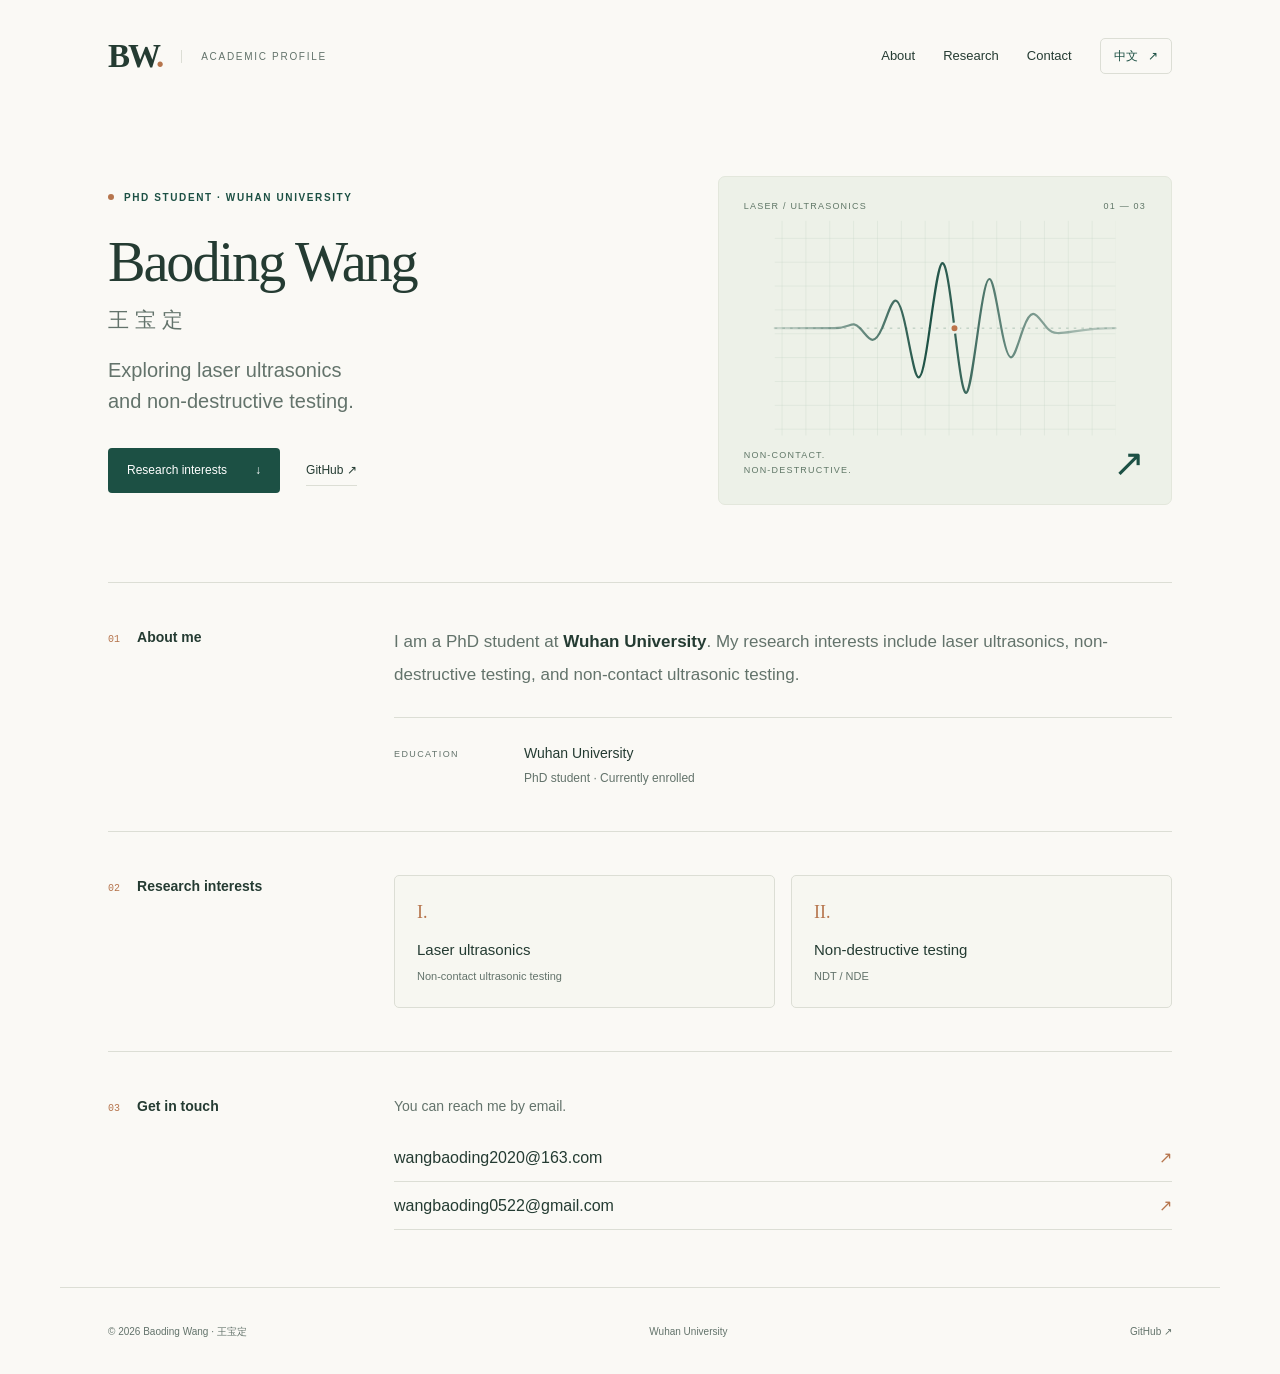
==== index.html @ 71da4354 "Add index.html for academic profile This file contains the complete HTML structure for Baoding Wang'" ====
<!doctype html>
<html lang="en"><head>
  <meta charset="utf-8">
  <meta name="viewport" content="width=device-width, initial-scale=1">
  <meta name="description" content="Baoding Wang (王宝定), PhD student at Wuhan University. Research interests: laser ultrasonics, non-destructive testing and non-contact ultrasonic testing.">
  <meta name="color-scheme" content="light">
  <title>Baoding Wang · 王宝定 | Wuhan University</title>
  <link rel="icon" href="data:image/svg+xml,%3Csvg xmlns='http://www.w3.org/2000/svg' viewBox='0 0 64 64'%3E%3Crect width='64' height='64' rx='16' fill='%231c5044'/%3E%3Ctext x='32' y='42' text-anchor='middle' fill='%23fff' font-family='serif' font-size='30'%3EBW%3C/text%3E%3C/svg%3E">
  <style>
:root{--paper:#faf9f5;--ink:#243b32;--muted:#63736b;--green:#1c5044;--line:#dcded5;--soft:#edf1e8;--accent:#b6754d}*{box-sizing:border-box}html{scroll-behavior:smooth;scroll-padding-top:32px}body{margin:0;background:var(--paper);color:var(--ink);font-family:Inter,"Segoe UI","Microsoft YaHei",Arial,sans-serif;font-size:16px;line-height:1.7;-webkit-font-smoothing:antialiased}.wrap{max-width:1160px;margin-inline:auto;padding-inline:48px}a{color:inherit;text-decoration:none}button{font:inherit}button,a{-webkit-tap-highlight-color:transparent}a:focus-visible,button:focus-visible{outline:3px solid var(--accent);outline-offset:5px}.zh{display:none}html[lang="zh-CN"] .en{display:none}html[lang="zh-CN"] .zh{display:revert}.skip{position:absolute;top:-100px;left:20px;padding:10px 20px;background:var(--green);color:white;z-index:10}.skip:focus{top:10px}.header{display:flex;justify-content:space-between;align-items:center;min-height:112px;gap:24px}.brand{display:flex;align-items:center;gap:19px}.monogram{font-family:Georgia,serif;font-size:33px;font-weight:700;letter-spacing:-2px;line-height:1}.monogram>span{color:var(--accent)}.brand-label{font-size:10px;letter-spacing:1.7px;color:var(--muted);border-left:1px solid var(--line);padding-left:19px;line-height:1.3}nav{display:flex;align-items:center;gap:28px;font-size:13px}nav a:hover,.text-link:hover{color:var(--accent)}.language{color:var(--green);padding:7px 13px;background:transparent;border:1px solid var(--line);border-radius:5px;font-size:12px;cursor:pointer}.language:hover{background:var(--soft)}.language>span{margin-left:7px}.hero{display:grid;grid-template-columns:1.25fr 1fr;gap:42px;align-items:center;padding:64px 0 77px;border-bottom:1px solid var(--line)}.eyebrow{display:flex;align-items:center;gap:10px;margin:0 0 25px;color:var(--green);font-size:10px;font-weight:600;letter-spacing:1.6px}.dot{width:6px;height:6px;border-radius:50%;background:var(--accent);flex-shrink:0}h1{font-family:Georgia,"Times New Roman","Noto Serif SC",serif;font-size:clamp(42px,4.4vw,61px);font-weight:400;line-height:1.12;letter-spacing:-2.1px;margin:0 0 24px}.chinese-name{display:block;margin-top:14px;font-family:"Microsoft YaHei",sans-serif;font-size:21px;letter-spacing:6px;font-weight:400;color:var(--muted)}.hero-subtitle{font-size:20px;font-weight:400;line-height:1.55;color:var(--muted);margin:0 0 31px}.hero-actions{display:flex;align-items:center;gap:26px;font-size:12px}.button{display:inline-flex;align-items:center;gap:28px;border-radius:4px;padding:12px 19px}.primary{background:var(--green);color:#fff}.primary:hover{background:#2b6354}.text-link{border-bottom:1px solid var(--line);padding-block:5px}.wave-card{background:var(--soft);border:1px solid #e3e7dc;border-radius:7px;overflow:hidden;min-height:329px;display:flex;flex-direction:column;justify-content:space-between}.wave-top,.wave-bottom{display:flex;align-items:center;justify-content:space-between;padding:22px 25px;color:#607767;font-size:9px;letter-spacing:1.2px}.wave-top{padding-bottom:0}.wave{display:block;width:100%;height:auto;max-height:230px}.wave-bottom{padding-top:0;font-size:9px;line-height:1.7}.wave-mark{font-family:Georgia,serif;font-size:38px;color:var(--green);line-height:1}.section{display:grid;grid-template-columns:250px 1fr;gap:36px;padding:43px 0;border-bottom:1px solid var(--line);scroll-margin-top:20px}.section-label{display:flex;align-items:baseline;gap:17px}.section-number{font-size:10px;color:var(--accent);font-family:monospace}h2{margin:0;font-size:14px;font-weight:600}.intro{margin:0;color:var(--muted);font-size:17px;line-height:1.9}.intro strong{font-weight:600;color:var(--ink)}.education{display:grid;grid-template-columns:110px 1fr;gap:20px;margin-top:26px;padding-top:24px;border-top:1px solid var(--line);font-size:14px}.small-label{font-size:9px;color:var(--muted);letter-spacing:1.4px;padding-top:5px}.education strong{font-weight:500}.education p{font-size:12px;margin:2px 0 0;color:var(--muted)}.research-grid{display:grid;grid-template-columns:1fr 1fr;gap:16px}.interest{border:1px solid var(--line);border-radius:5px;padding:21px 22px;background:#f7f7f1}.interest-index{font-family:Georgia,serif;font-size:18px;color:var(--accent)}h3{font-size:15px;margin:11px 0 6px;line-height:1.5;font-weight:500}.interest p{font-size:11px;color:var(--muted);margin:0;line-height:1.7}.contact{border-bottom:0;padding-bottom:57px}.contact-intro{font-size:14px;margin:0 0 15px;color:var(--muted)}.email{display:flex;align-items:center;justify-content:space-between;gap:12px;font-size:16px;padding:10px 0;border-bottom:1px solid var(--line);overflow-wrap:anywhere}.email>span{color:var(--accent);flex-shrink:0}.email:hover{color:var(--accent)}.footer{display:flex;justify-content:space-between;gap:20px;align-items:center;min-height:87px;color:var(--muted);font-size:10px;border-top:1px solid var(--line)}.footer a:hover{color:var(--accent)}@media(min-width:1600px){.wrap{max-width:1250px}.hero{padding-top:80px;padding-bottom:90px}}@media(max-width:800px){.wrap{padding-inline:28px}.header{min-height:92px}.brand-label{display:none}nav{gap:19px}.hero{gap:26px;grid-template-columns:1.2fr 1fr;padding:44px 0 50px}.hero-subtitle{font-size:17px}h1{font-size:43px}.wave-card{min-height:270px}.wave-top,.wave-bottom{padding-inline:15px;font-size:8px}.eyebrow{font-size:9px;letter-spacing:1px}.section{grid-template-columns:170px 1fr;gap:24px;padding-block:34px}.research-grid{gap:12px}.interest{padding:17px 16px}.email{font-size:14px}}@media(max-width:600px){.wrap{padding-inline:23px}.header{min-height:86px;gap:14px}nav{gap:15px;font-size:11px}.monogram{font-size:29px}.language{font-size:11px;padding:5px 9px}nav a:first-child{display:none}.hero{grid-template-columns:1fr;gap:34px;padding:32px 0 37px}.eyebrow{font-size:9px;margin-bottom:20px}h1{font-size:50px}.chinese-name{font-size:19px;margin-top:12px}.hero-subtitle{font-size:18px;margin-bottom:25px}.wave-card{min-height:0}.wave{height:160px;max-height:none}.wave-top{padding-top:16px}.wave-bottom{padding-bottom:16px}.section{grid-template-columns:1fr;gap:21px;padding-block:30px}.intro{font-size:15px}.education{margin-top:22px;padding-top:20px;grid-template-columns:91px 1fr;gap:14px}.research-grid{grid-template-columns:1fr 1fr;gap:12px}.interest{padding:16px 14px}h3{font-size:14px}.interest p{font-size:10px}.contact{padding-bottom:37px}.email{font-size:14px}.footer{min-height:90px;gap:12px;flex-wrap:wrap;font-size:9px;padding-block:20px}.footer>span:nth-child(2){display:none}html[lang="zh-CN"] h1{font-size:46px}}@media(prefers-reduced-motion:reduce){html{scroll-behavior:auto}}@media print{body{background:white;font-size:11pt}.wrap{max-width:none;padding-inline:0}.header,.wave-card,.hero-actions,.language,.skip{display:none}.hero{display:block;padding:10px 0 25px}h1{font-size:34pt}.section{padding-block:20px;grid-template-columns:150px 1fr;break-inside:avoid}.interest{background:transparent}.footer{font-size:8pt;min-height:50px}a{color:inherit}}

</style>
  
</head>
<body>
  <a class="skip" href="#main"><span class="en">Skip to content</span><span class="zh" lang="zh-CN">跳转到正文</span></a>
  <header class="header wrap">
    <a href="#main" class="brand" aria-label="Baoding Wang home"><span class="monogram">BW<span>.</span></span><span class="brand-label"><span class="en">ACADEMIC PROFILE</span><span class="zh" lang="zh-CN">个人学术主页</span></span></a>
    <nav aria-label="Main navigation">
      <a href="#about"><span class="en">About</span><span class="zh" lang="zh-CN">关于</span></a>
      <a href="#research"><span class="en">Research</span><span class="zh" lang="zh-CN">研究兴趣</span></a>
      <a href="#contact"><span class="en">Contact</span><span class="zh" lang="zh-CN">联系</span></a>
      <button type="button" class="language" id="language" aria-label="Switch to Chinese">中文 <span aria-hidden="true">↗</span></button>
    </nav>
  </header>
  <main id="main" class="wrap">
    <section class="hero" aria-labelledby="name">
      <div class="hero-copy">
        <p class="eyebrow"><span class="dot" aria-hidden="true"></span><span class="en">PHD STUDENT · WUHAN UNIVERSITY</span><span class="zh" lang="zh-CN">武汉大学 · 博士研究生</span></p>
        <h1 id="name">Baoding Wang<span class="chinese-name" lang="zh-CN">王宝定</span></h1>
        <p class="hero-subtitle"><span class="en">Exploring laser ultrasonics<br>and non-destructive testing.</span><span class="zh" lang="zh-CN">关注激光超声<br>与无损检测。</span></p>
        <div class="hero-actions"><a class="button primary" href="#research"><span class="en">Research interests</span><span class="zh" lang="zh-CN">了解研究兴趣</span><span aria-hidden="true">↓</span></a><a class="text-link" href="https://github.com/wangbaoding0816" target="_blank" rel="noopener noreferrer">GitHub <span aria-hidden="true">↗</span></a></div>
      </div>
      <div class="wave-card" aria-hidden="true">
        <div class="wave-top"><span>LASER / ULTRASONICS</span><span>01 — 03</span></div>
        <svg class="wave" viewBox="0 0 440 270" fill="none" xmlns="http://www.w3.org/2000/svg">
          <defs><pattern id="grid" width="28" height="28" patternUnits="userSpaceOnUse"><path d="M 28 0 L 0 0 0 28" stroke="#b7cbbd" stroke-width=".6"></path></pattern><linearGradient id="fade" x1="20" y1="0" x2="420" y2="0" gradientUnits="userSpaceOnUse"><stop stop-color="#1c5044" stop-opacity=".15"></stop><stop offset=".45" stop-color="#1c5044"></stop><stop offset="1" stop-color="#1c5044" stop-opacity=".2"></stop></linearGradient></defs>
          <rect x="20" y="8" width="400" height="252" fill="url(#grid)"></rect>
          <path d="M20 134H420" stroke="#a5bcae" stroke-dasharray="3 6"></path>
          <path d="M20 134C63 134 70 134 90 134S110 124 120 134S135 159 146 134S162 76 174 134S189 228 202 134S218 25 231 134S246 227 259 134S275 75 286 134S301 164 312 134S328 121 340 134S365 134 420 134" stroke="url(#fade)" stroke-width="2.6" stroke-linecap="round"></path>
          <circle cx="231" cy="134" r="5" fill="#bc734a" stroke="#edf2e9" stroke-width="3"></circle>
        </svg>
        <div class="wave-bottom"><span>NON-CONTACT.<br>NON-DESTRUCTIVE.</span><span class="wave-mark">↗</span></div>
      </div>
    </section>
    <section class="section about" id="about" aria-labelledby="about-title">
      <div class="section-label"><span class="section-number">01</span><h2 id="about-title"><span class="en">About me</span><span class="zh" lang="zh-CN">关于我</span></h2></div>
      <div class="section-body"><p class="intro"><span class="en">I am a PhD student at <strong>Wuhan University</strong>. My research interests include laser ultrasonics, non-destructive testing, and non-contact ultrasonic testing.</span><span class="zh" lang="zh-CN">我目前是<strong>武汉大学博士研究生</strong>，研究兴趣包括激光超声、无损检测与非接触超声检测。</span></p><div class="education"><span class="small-label"><span class="en">EDUCATION</span><span class="zh" lang="zh-CN">教育经历</span></span><div><strong><span class="en">Wuhan University</span><span class="zh" lang="zh-CN">武汉大学</span></strong><p><span class="en">PhD student · Currently enrolled</span><span class="zh" lang="zh-CN">博士研究生 · 在读</span></p></div></div></div>
    </section>
    <section class="section" id="research" aria-labelledby="research-title">
      <div class="section-label"><span class="section-number">02</span><h2 id="research-title"><span class="en">Research interests</span><span class="zh" lang="zh-CN">研究兴趣</span></h2></div>
      <div class="section-body research-grid">
        <article class="interest"><span class="interest-index">I.</span><h3><span class="en">Laser ultrasonics</span><span class="zh" lang="zh-CN">激光超声</span></h3><p><span class="en">Non-contact ultrasonic testing</span><span class="zh" lang="zh-CN">非接触超声检测</span></p></article>
        <article class="interest"><span class="interest-index">II.</span><h3><span class="en">Non-destructive testing</span><span class="zh" lang="zh-CN">无损检测</span></h3><p><span class="en">NDT / NDE</span><span class="zh" lang="zh-CN">无损检测与评价 · NDT / NDE</span></p></article>
      </div>
    </section>
    <section class="section contact" id="contact" aria-labelledby="contact-title">
      <div class="section-label"><span class="section-number">03</span><h2 id="contact-title"><span class="en">Get in touch</span><span class="zh" lang="zh-CN">联系我</span></h2></div>
      <div class="section-body"><p class="contact-intro"><span class="en">You can reach me by email.</span><span class="zh" lang="zh-CN">欢迎通过电子邮件联系我。</span></p><a class="email" href="mailto:wangbaoding2020@163.com">wangbaoding2020@163.com<span aria-hidden="true">↗</span></a><a class="email" href="mailto:wangbaoding0522@gmail.com">wangbaoding0522@gmail.com<span aria-hidden="true">↗</span></a></div>
    </section>
  </main>
  <footer class="footer wrap"><span>© 2026 Baoding Wang · <span lang="zh-CN">王宝定</span></span><span class="en">Wuhan University</span><span class="zh" lang="zh-CN">武汉大学</span><a href="https://github.com/wangbaoding0816" target="_blank" rel="noopener noreferrer">GitHub ↗</a></footer>
<script>
(() => {
  const button = document.getElementById('language');
  let saved;
  try { saved = localStorage.getItem('baoding-language'); } catch (_) {}
  function setLanguage(language) {
    const chinese = language === 'zh-CN';
    document.documentElement.lang = chinese ? 'zh-CN' : 'en';
    button.innerHTML = (chinese ? 'English' : '中文') + ' <span aria-hidden="true">↗</span>';
    button.setAttribute('aria-label', chinese ? 'Switch to English' : 'Switch to Chinese');
    document.title = chinese ? '王宝定 · Baoding Wang | 武汉大学' : 'Baoding Wang · 王宝定 | Wuhan University';
  }
  setLanguage(saved === 'zh-CN' ? 'zh-CN' : 'en');
  button.addEventListener('click', () => {
    const next = document.documentElement.lang === 'en' ? 'zh-CN' : 'en';
    setLanguage(next);
    try { localStorage.setItem('baoding-language', next); } catch (_) {}
  });
})();

</script>


</body></html>
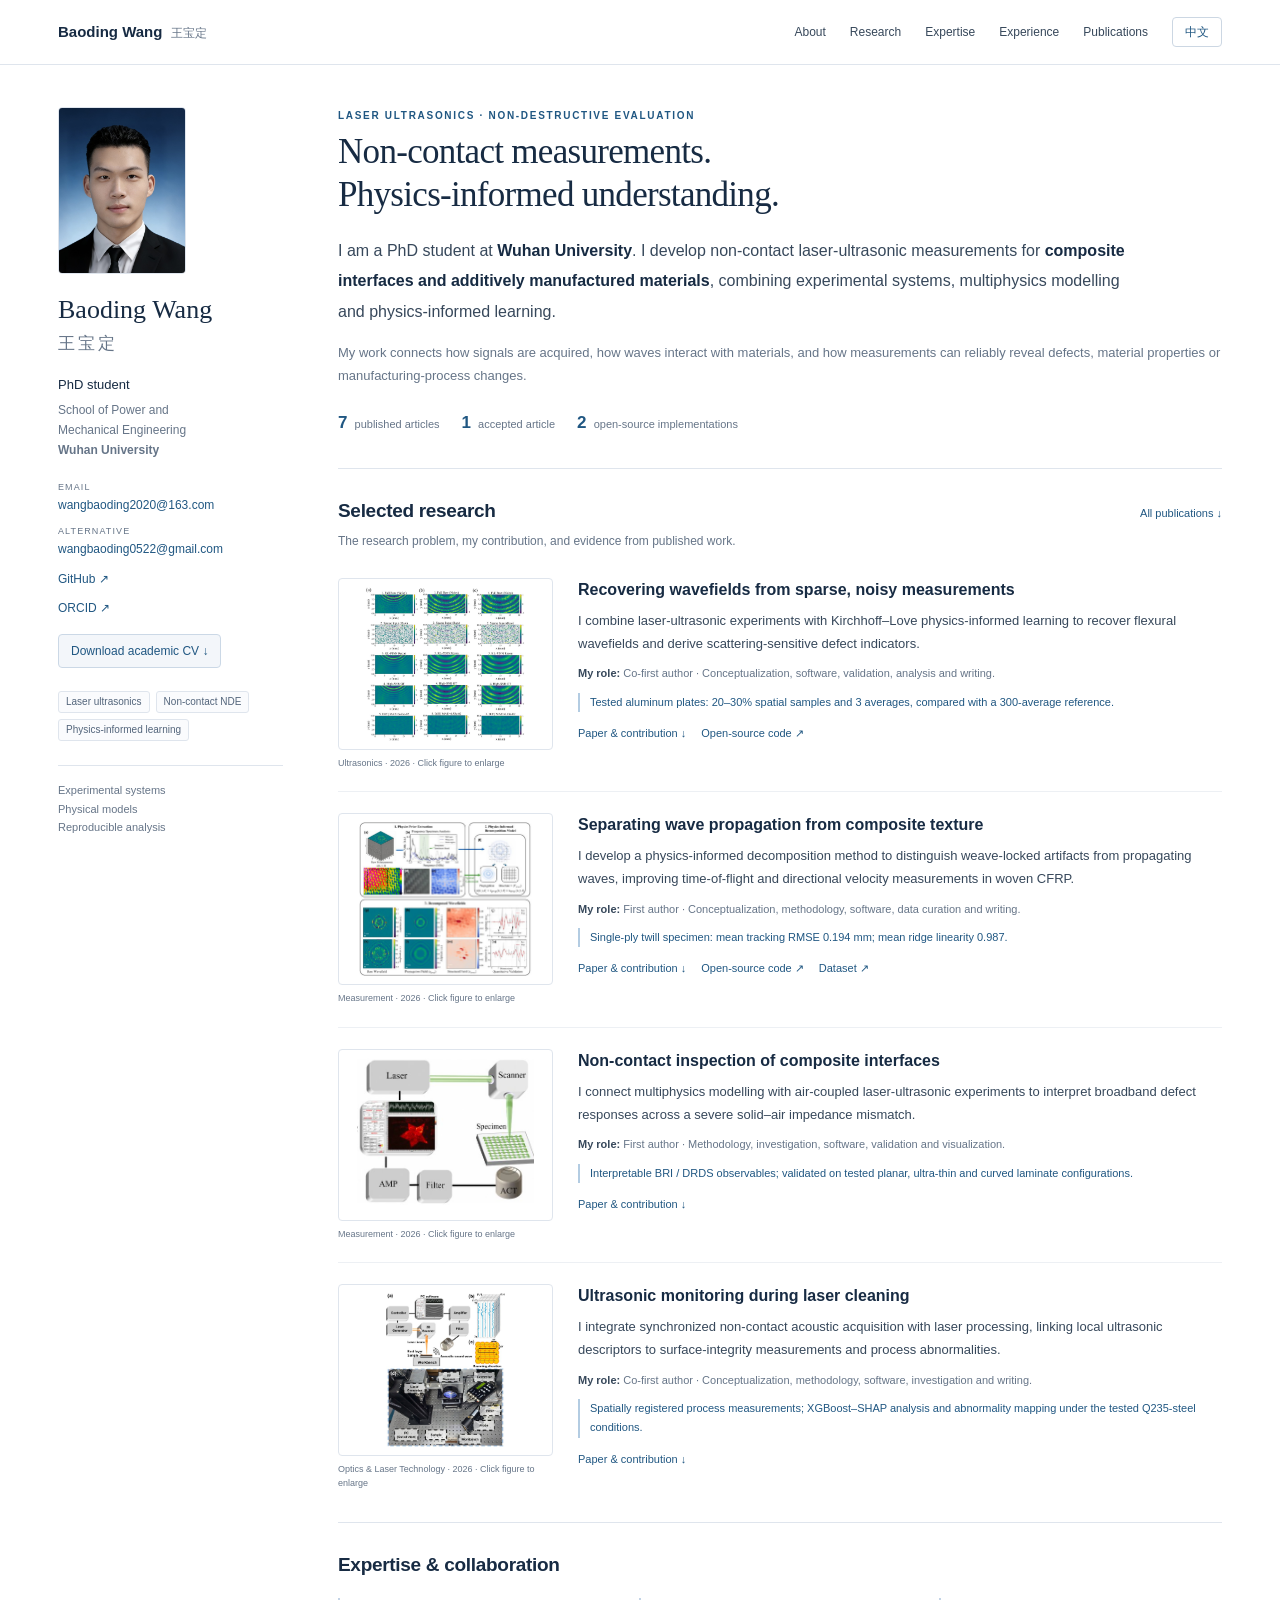
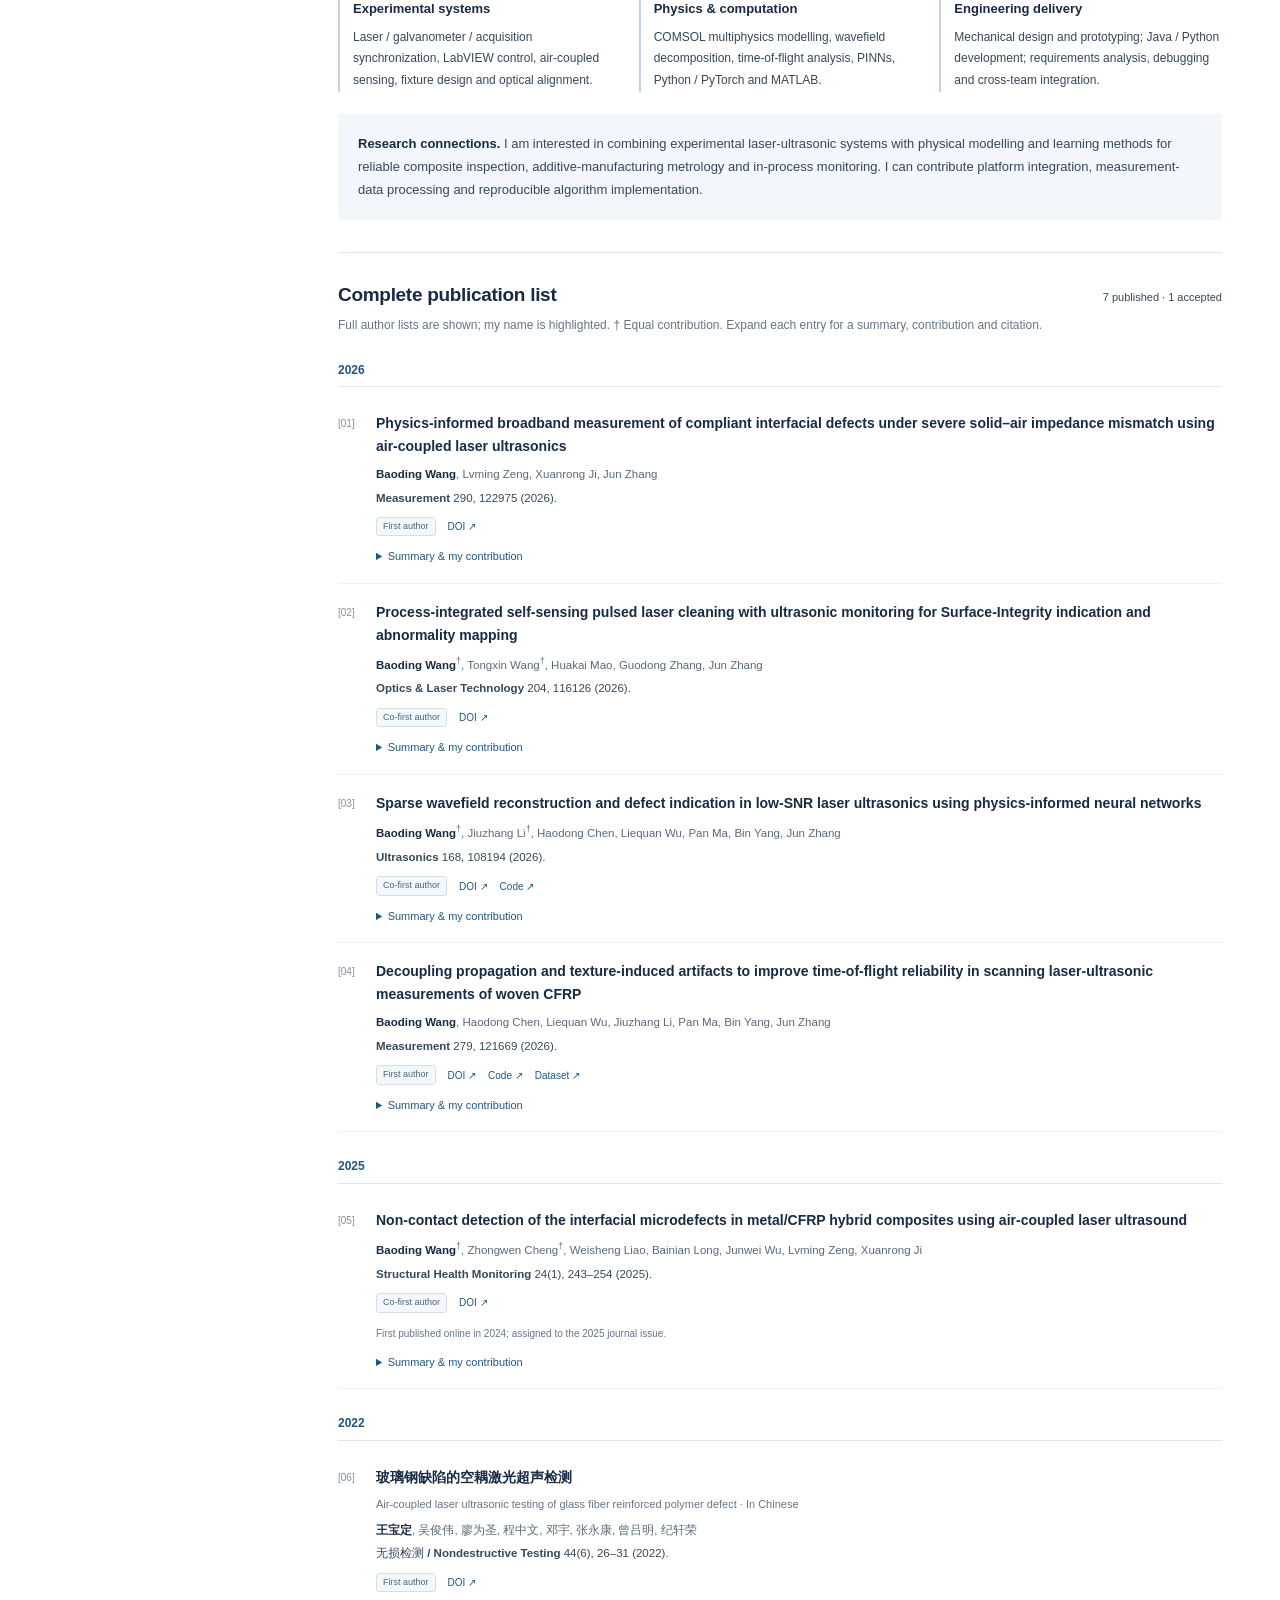
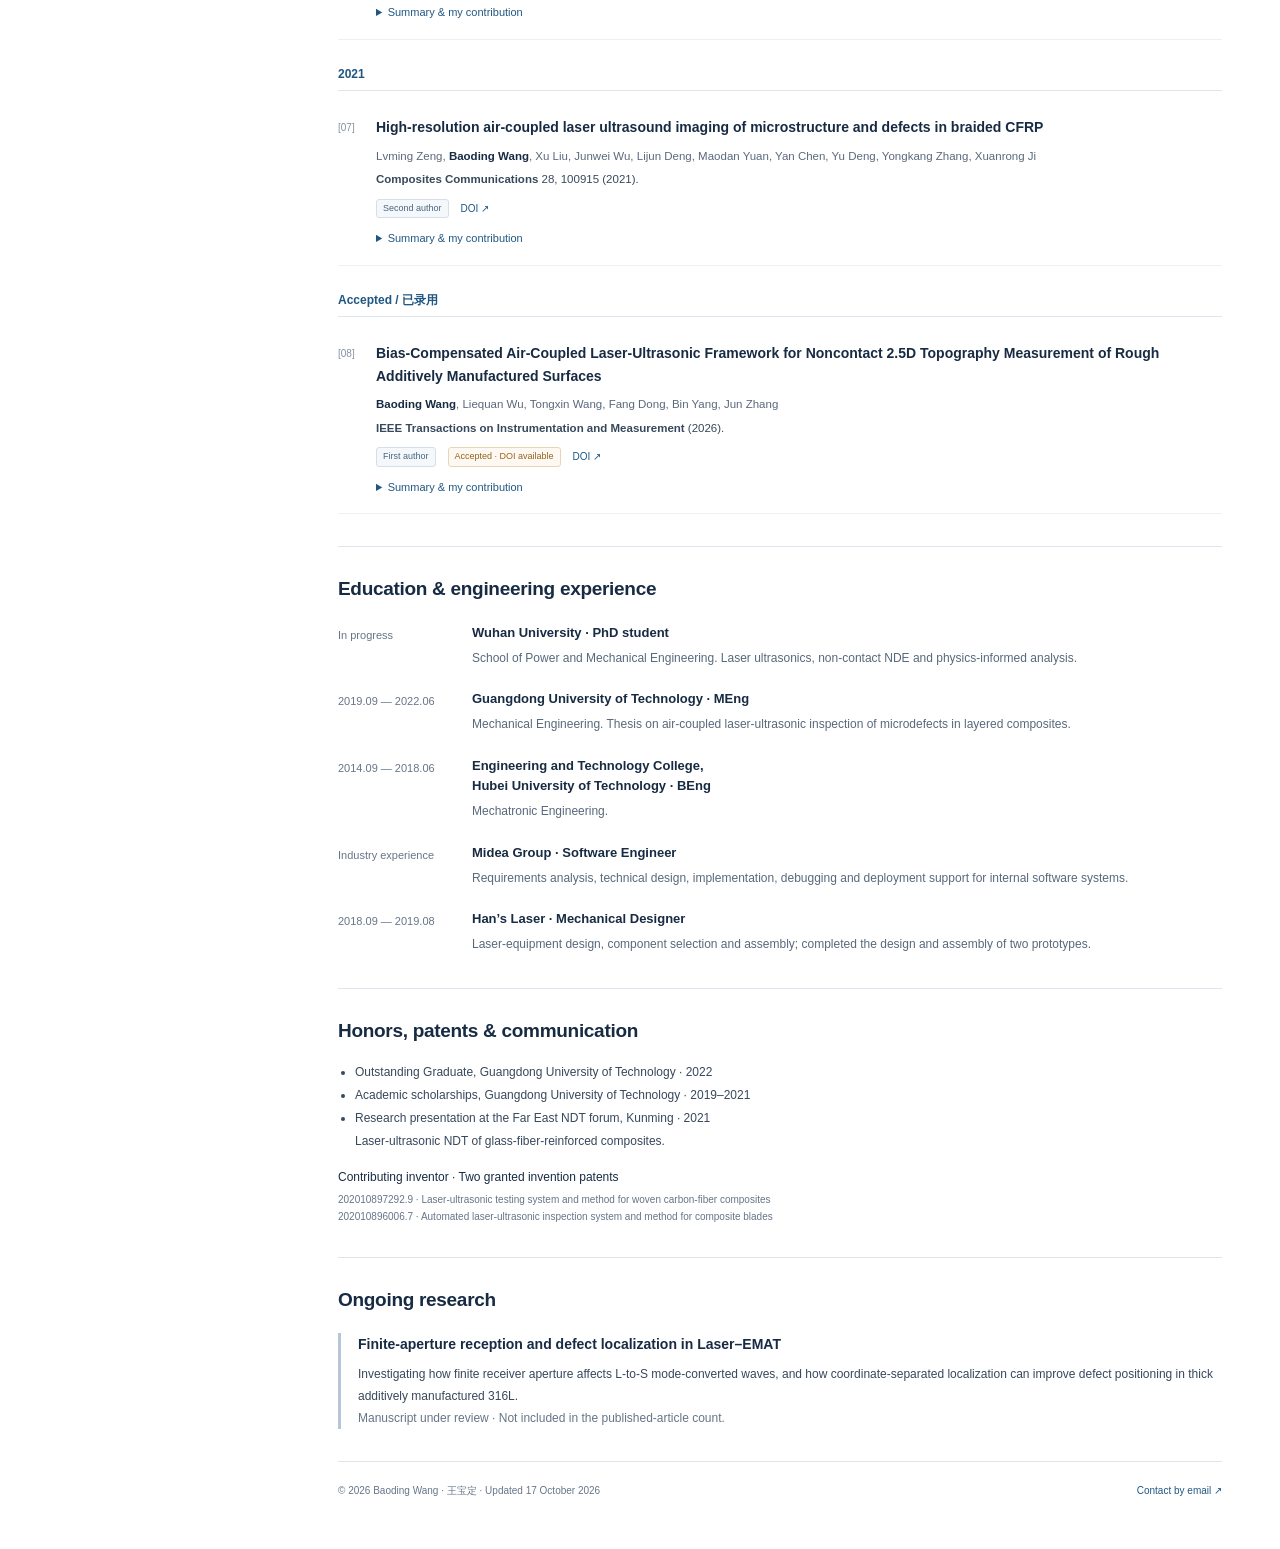
==== commit af9e368e: "Rebuild academic homepage with complete publications and research evidence" ====
--- a/index.html
+++ b/index.html
@@ -1,86 +1,155 @@
 <!doctype html>
-<html lang="en"><head>
-  <meta charset="utf-8">
-  <meta name="viewport" content="width=device-width, initial-scale=1">
-  <meta name="description" content="Baoding Wang (王宝定), PhD student at Wuhan University. Research interests: laser ultrasonics, non-destructive testing and non-contact ultrasonic testing.">
-  <meta name="color-scheme" content="light">
-  <title>Baoding Wang · 王宝定 | Wuhan University</title>
-  <link rel="icon" href="data:image/svg+xml,%3Csvg xmlns='http://www.w3.org/2000/svg' viewBox='0 0 64 64'%3E%3Crect width='64' height='64' rx='16' fill='%231c5044'/%3E%3Ctext x='32' y='42' text-anchor='middle' fill='%23fff' font-family='serif' font-size='30'%3EBW%3C/text%3E%3C/svg%3E">
-  <style>
-:root{--paper:#faf9f5;--ink:#243b32;--muted:#63736b;--green:#1c5044;--line:#dcded5;--soft:#edf1e8;--accent:#b6754d}*{box-sizing:border-box}html{scroll-behavior:smooth;scroll-padding-top:32px}body{margin:0;background:var(--paper);color:var(--ink);font-family:Inter,"Segoe UI","Microsoft YaHei",Arial,sans-serif;font-size:16px;line-height:1.7;-webkit-font-smoothing:antialiased}.wrap{max-width:1160px;margin-inline:auto;padding-inline:48px}a{color:inherit;text-decoration:none}button{font:inherit}button,a{-webkit-tap-highlight-color:transparent}a:focus-visible,button:focus-visible{outline:3px solid var(--accent);outline-offset:5px}.zh{display:none}html[lang="zh-CN"] .en{display:none}html[lang="zh-CN"] .zh{display:revert}.skip{position:absolute;top:-100px;left:20px;padding:10px 20px;background:var(--green);color:white;z-index:10}.skip:focus{top:10px}.header{display:flex;justify-content:space-between;align-items:center;min-height:112px;gap:24px}.brand{display:flex;align-items:center;gap:19px}.monogram{font-family:Georgia,serif;font-size:33px;font-weight:700;letter-spacing:-2px;line-height:1}.monogram>span{color:var(--accent)}.brand-label{font-size:10px;letter-spacing:1.7px;color:var(--muted);border-left:1px solid var(--line);padding-left:19px;line-height:1.3}nav{display:flex;align-items:center;gap:28px;font-size:13px}nav a:hover,.text-link:hover{color:var(--accent)}.language{color:var(--green);padding:7px 13px;background:transparent;border:1px solid var(--line);border-radius:5px;font-size:12px;cursor:pointer}.language:hover{background:var(--soft)}.language>span{margin-left:7px}.hero{display:grid;grid-template-columns:1.25fr 1fr;gap:42px;align-items:center;padding:64px 0 77px;border-bottom:1px solid var(--line)}.eyebrow{display:flex;align-items:center;gap:10px;margin:0 0 25px;color:var(--green);font-size:10px;font-weight:600;letter-spacing:1.6px}.dot{width:6px;height:6px;border-radius:50%;background:var(--accent);flex-shrink:0}h1{font-family:Georgia,"Times New Roman","Noto Serif SC",serif;font-size:clamp(42px,4.4vw,61px);font-weight:400;line-height:1.12;letter-spacing:-2.1px;margin:0 0 24px}.chinese-name{display:block;margin-top:14px;font-family:"Microsoft YaHei",sans-serif;font-size:21px;letter-spacing:6px;font-weight:400;color:var(--muted)}.hero-subtitle{font-size:20px;font-weight:400;line-height:1.55;color:var(--muted);margin:0 0 31px}.hero-actions{display:flex;align-items:center;gap:26px;font-size:12px}.button{display:inline-flex;align-items:center;gap:28px;border-radius:4px;padding:12px 19px}.primary{background:var(--green);color:#fff}.primary:hover{background:#2b6354}.text-link{border-bottom:1px solid var(--line);padding-block:5px}.wave-card{background:var(--soft);border:1px solid #e3e7dc;border-radius:7px;overflow:hidden;min-height:329px;display:flex;flex-direction:column;justify-content:space-between}.wave-top,.wave-bottom{display:flex;align-items:center;justify-content:space-between;padding:22px 25px;color:#607767;font-size:9px;letter-spacing:1.2px}.wave-top{padding-bottom:0}.wave{display:block;width:100%;height:auto;max-height:230px}.wave-bottom{padding-top:0;font-size:9px;line-height:1.7}.wave-mark{font-family:Georgia,serif;font-size:38px;color:var(--green);line-height:1}.section{display:grid;grid-template-columns:250px 1fr;gap:36px;padding:43px 0;border-bottom:1px solid var(--line);scroll-margin-top:20px}.section-label{display:flex;align-items:baseline;gap:17px}.section-number{font-size:10px;color:var(--accent);font-family:monospace}h2{margin:0;font-size:14px;font-weight:600}.intro{margin:0;color:var(--muted);font-size:17px;line-height:1.9}.intro strong{font-weight:600;color:var(--ink)}.education{display:grid;grid-template-columns:110px 1fr;gap:20px;margin-top:26px;padding-top:24px;border-top:1px solid var(--line);font-size:14px}.small-label{font-size:9px;color:var(--muted);letter-spacing:1.4px;padding-top:5px}.education strong{font-weight:500}.education p{font-size:12px;margin:2px 0 0;color:var(--muted)}.research-grid{display:grid;grid-template-columns:1fr 1fr;gap:16px}.interest{border:1px solid var(--line);border-radius:5px;padding:21px 22px;background:#f7f7f1}.interest-index{font-family:Georgia,serif;font-size:18px;color:var(--accent)}h3{font-size:15px;margin:11px 0 6px;line-height:1.5;font-weight:500}.interest p{font-size:11px;color:var(--muted);margin:0;line-height:1.7}.contact{border-bottom:0;padding-bottom:57px}.contact-intro{font-size:14px;margin:0 0 15px;color:var(--muted)}.email{display:flex;align-items:center;justify-content:space-between;gap:12px;font-size:16px;padding:10px 0;border-bottom:1px solid var(--line);overflow-wrap:anywhere}.email>span{color:var(--accent);flex-shrink:0}.email:hover{color:var(--accent)}.footer{display:flex;justify-content:space-between;gap:20px;align-items:center;min-height:87px;color:var(--muted);font-size:10px;border-top:1px solid var(--line)}.footer a:hover{color:var(--accent)}@media(min-width:1600px){.wrap{max-width:1250px}.hero{padding-top:80px;padding-bottom:90px}}@media(max-width:800px){.wrap{padding-inline:28px}.header{min-height:92px}.brand-label{display:none}nav{gap:19px}.hero{gap:26px;grid-template-columns:1.2fr 1fr;padding:44px 0 50px}.hero-subtitle{font-size:17px}h1{font-size:43px}.wave-card{min-height:270px}.wave-top,.wave-bottom{padding-inline:15px;font-size:8px}.eyebrow{font-size:9px;letter-spacing:1px}.section{grid-template-columns:170px 1fr;gap:24px;padding-block:34px}.research-grid{gap:12px}.interest{padding:17px 16px}.email{font-size:14px}}@media(max-width:600px){.wrap{padding-inline:23px}.header{min-height:86px;gap:14px}nav{gap:15px;font-size:11px}.monogram{font-size:29px}.language{font-size:11px;padding:5px 9px}nav a:first-child{display:none}.hero{grid-template-columns:1fr;gap:34px;padding:32px 0 37px}.eyebrow{font-size:9px;margin-bottom:20px}h1{font-size:50px}.chinese-name{font-size:19px;margin-top:12px}.hero-subtitle{font-size:18px;margin-bottom:25px}.wave-card{min-height:0}.wave{height:160px;max-height:none}.wave-top{padding-top:16px}.wave-bottom{padding-bottom:16px}.section{grid-template-columns:1fr;gap:21px;padding-block:30px}.intro{font-size:15px}.education{margin-top:22px;padding-top:20px;grid-template-columns:91px 1fr;gap:14px}.research-grid{grid-template-columns:1fr 1fr;gap:12px}.interest{padding:16px 14px}h3{font-size:14px}.interest p{font-size:10px}.contact{padding-bottom:37px}.email{font-size:14px}.footer{min-height:90px;gap:12px;flex-wrap:wrap;font-size:9px;padding-block:20px}.footer>span:nth-child(2){display:none}html[lang="zh-CN"] h1{font-size:46px}}@media(prefers-reduced-motion:reduce){html{scroll-behavior:auto}}@media print{body{background:white;font-size:11pt}.wrap{max-width:none;padding-inline:0}.header,.wave-card,.hero-actions,.language,.skip{display:none}.hero{display:block;padding:10px 0 25px}h1{font-size:34pt}.section{padding-block:20px;grid-template-columns:150px 1fr;break-inside:avoid}.interest{background:transparent}.footer{font-size:8pt;min-height:50px}a{color:inherit}}
-
-</style>
-  
-</head>
-<body>
-  <a class="skip" href="#main"><span class="en">Skip to content</span><span class="zh" lang="zh-CN">跳转到正文</span></a>
-  <header class="header wrap">
-    <a href="#main" class="brand" aria-label="Baoding Wang home"><span class="monogram">BW<span>.</span></span><span class="brand-label"><span class="en">ACADEMIC PROFILE</span><span class="zh" lang="zh-CN">个人学术主页</span></span></a>
-    <nav aria-label="Main navigation">
-      <a href="#about"><span class="en">About</span><span class="zh" lang="zh-CN">关于</span></a>
-      <a href="#research"><span class="en">Research</span><span class="zh" lang="zh-CN">研究兴趣</span></a>
-      <a href="#contact"><span class="en">Contact</span><span class="zh" lang="zh-CN">联系</span></a>
-      <button type="button" class="language" id="language" aria-label="Switch to Chinese">中文 <span aria-hidden="true">↗</span></button>
-    </nav>
-  </header>
-  <main id="main" class="wrap">
-    <section class="hero" aria-labelledby="name">
-      <div class="hero-copy">
-        <p class="eyebrow"><span class="dot" aria-hidden="true"></span><span class="en">PHD STUDENT · WUHAN UNIVERSITY</span><span class="zh" lang="zh-CN">武汉大学 · 博士研究生</span></p>
-        <h1 id="name">Baoding Wang<span class="chinese-name" lang="zh-CN">王宝定</span></h1>
-        <p class="hero-subtitle"><span class="en">Exploring laser ultrasonics<br>and non-destructive testing.</span><span class="zh" lang="zh-CN">关注激光超声<br>与无损检测。</span></p>
-        <div class="hero-actions"><a class="button primary" href="#research"><span class="en">Research interests</span><span class="zh" lang="zh-CN">了解研究兴趣</span><span aria-hidden="true">↓</span></a><a class="text-link" href="https://github.com/wangbaoding0816" target="_blank" rel="noopener noreferrer">GitHub <span aria-hidden="true">↗</span></a></div>
-      </div>
-      <div class="wave-card" aria-hidden="true">
-        <div class="wave-top"><span>LASER / ULTRASONICS</span><span>01 — 03</span></div>
-        <svg class="wave" viewBox="0 0 440 270" fill="none" xmlns="http://www.w3.org/2000/svg">
-          <defs><pattern id="grid" width="28" height="28" patternUnits="userSpaceOnUse"><path d="M 28 0 L 0 0 0 28" stroke="#b7cbbd" stroke-width=".6"></path></pattern><linearGradient id="fade" x1="20" y1="0" x2="420" y2="0" gradientUnits="userSpaceOnUse"><stop stop-color="#1c5044" stop-opacity=".15"></stop><stop offset=".45" stop-color="#1c5044"></stop><stop offset="1" stop-color="#1c5044" stop-opacity=".2"></stop></linearGradient></defs>
-          <rect x="20" y="8" width="400" height="252" fill="url(#grid)"></rect>
-          <path d="M20 134H420" stroke="#a5bcae" stroke-dasharray="3 6"></path>
-          <path d="M20 134C63 134 70 134 90 134S110 124 120 134S135 159 146 134S162 76 174 134S189 228 202 134S218 25 231 134S246 227 259 134S275 75 286 134S301 164 312 134S328 121 340 134S365 134 420 134" stroke="url(#fade)" stroke-width="2.6" stroke-linecap="round"></path>
-          <circle cx="231" cy="134" r="5" fill="#bc734a" stroke="#edf2e9" stroke-width="3"></circle>
-        </svg>
-        <div class="wave-bottom"><span>NON-CONTACT.<br>NON-DESTRUCTIVE.</span><span class="wave-mark">↗</span></div>
-      </div>
-    </section>
-    <section class="section about" id="about" aria-labelledby="about-title">
-      <div class="section-label"><span class="section-number">01</span><h2 id="about-title"><span class="en">About me</span><span class="zh" lang="zh-CN">关于我</span></h2></div>
-      <div class="section-body"><p class="intro"><span class="en">I am a PhD student at <strong>Wuhan University</strong>. My research interests include laser ultrasonics, non-destructive testing, and non-contact ultrasonic testing.</span><span class="zh" lang="zh-CN">我目前是<strong>武汉大学博士研究生</strong>，研究兴趣包括激光超声、无损检测与非接触超声检测。</span></p><div class="education"><span class="small-label"><span class="en">EDUCATION</span><span class="zh" lang="zh-CN">教育经历</span></span><div><strong><span class="en">Wuhan University</span><span class="zh" lang="zh-CN">武汉大学</span></strong><p><span class="en">PhD student · Currently enrolled</span><span class="zh" lang="zh-CN">博士研究生 · 在读</span></p></div></div></div>
-    </section>
-    <section class="section" id="research" aria-labelledby="research-title">
-      <div class="section-label"><span class="section-number">02</span><h2 id="research-title"><span class="en">Research interests</span><span class="zh" lang="zh-CN">研究兴趣</span></h2></div>
-      <div class="section-body research-grid">
-        <article class="interest"><span class="interest-index">I.</span><h3><span class="en">Laser ultrasonics</span><span class="zh" lang="zh-CN">激光超声</span></h3><p><span class="en">Non-contact ultrasonic testing</span><span class="zh" lang="zh-CN">非接触超声检测</span></p></article>
-        <article class="interest"><span class="interest-index">II.</span><h3><span class="en">Non-destructive testing</span><span class="zh" lang="zh-CN">无损检测</span></h3><p><span class="en">NDT / NDE</span><span class="zh" lang="zh-CN">无损检测与评价 · NDT / NDE</span></p></article>
-      </div>
-    </section>
-    <section class="section contact" id="contact" aria-labelledby="contact-title">
-      <div class="section-label"><span class="section-number">03</span><h2 id="contact-title"><span class="en">Get in touch</span><span class="zh" lang="zh-CN">联系我</span></h2></div>
-      <div class="section-body"><p class="contact-intro"><span class="en">You can reach me by email.</span><span class="zh" lang="zh-CN">欢迎通过电子邮件联系我。</span></p><a class="email" href="mailto:wangbaoding2020@163.com">wangbaoding2020@163.com<span aria-hidden="true">↗</span></a><a class="email" href="mailto:wangbaoding0522@gmail.com">wangbaoding0522@gmail.com<span aria-hidden="true">↗</span></a></div>
-    </section>
-  </main>
-  <footer class="footer wrap"><span>© 2026 Baoding Wang · <span lang="zh-CN">王宝定</span></span><span class="en">Wuhan University</span><span class="zh" lang="zh-CN">武汉大学</span><a href="https://github.com/wangbaoding0816" target="_blank" rel="noopener noreferrer">GitHub ↗</a></footer>
-<script>
-(() => {
-  const button = document.getElementById('language');
+<html lang="en"><head><meta charset="utf-8"><meta name="viewport" content="width=device-width, initial-scale=1"><meta name="color-scheme" content="light">
+<title>Baoding Wang | Laser Ultrasonics &amp; NDE | Wuhan University</title>
+<meta name="description" content="Baoding Wang (王宝定), PhD student at Wuhan University. Non-contact laser ultrasonics, composite interface inspection, physics-informed wavefield analysis and process monitoring. Full publications and academic CV.">
+<meta property="og:title" content="Baoding Wang | Laser Ultrasonics &amp; NDE"><meta property="og:description" content="PhD student at Wuhan University · Research, publications and academic CV."><meta property="og:type" content="profile"><meta property="og:url" content="https://wangbaoding0816.github.io/">
+<link rel="canonical" href="https://wangbaoding0816.github.io/"><link rel="icon" href="data:image/svg+xml,%3Csvg xmlns='http://www.w3.org/2000/svg' viewBox='0 0 64 64'%3E%3Crect width='64' height='64' rx='12' fill='%23183b61'/%3E%3Ctext x='32' y='42' text-anchor='middle' fill='white' font-family='serif' font-size='29'%3EBW%3C/text%3E%3C/svg%3E">
+<style>:root{--ink:#172b43;--body:#37485b;--muted:#667588;--accent:#205782;--line:#dfe5ed;--tint:#f3f6fa;--paper:#fff;--amber:#96621d}*{box-sizing:border-box}html{scroll-behavior:smooth;scroll-padding-top:88px}body{margin:0;background:var(--paper);color:var(--body);font-family:-apple-system,BlinkMacSystemFont,"Segoe UI","Microsoft YaHei",Arial,sans-serif;font-size:15px;line-height:1.7;-webkit-font-smoothing:antialiased}a{color:var(--accent);text-decoration:none}a:hover{text-decoration:underline}button{font:inherit}button,a,summary{-webkit-tap-highlight-color:transparent}a:focus-visible,button:focus-visible,summary:focus-visible{outline:3px solid #f0b95b;outline-offset:4px}.zh{display:none}html[lang="zh-CN"] .en{display:none}html[lang="zh-CN"] .zh{display:revert}.skip{position:absolute;top:-100px;left:20px;padding:10px 20px;background:var(--ink);color:white;z-index:10}.skip:focus{top:8px}.topbar{position:sticky;top:0;background:rgba(255,255,255,.97);border-bottom:1px solid var(--line);z-index:5}.topbar-inner{max-width:1240px;margin:auto;padding:17px 38px;display:flex;align-items:center;justify-content:space-between;gap:22px}.wordmark{font-size:15px;color:var(--ink);font-weight:700;white-space:nowrap}.wordmark span{margin-left:9px;font-size:12px;font-weight:400;color:var(--muted)}.topnav{display:flex;align-items:center;gap:24px;font-size:12px}.topnav a{color:var(--body);white-space:nowrap}#language{background:white;border:1px solid #ccd7e3;color:var(--accent);border-radius:4px;padding:4px 12px;font-size:12px;cursor:pointer}.layout{max-width:1240px;margin:auto;display:grid;grid-template-columns:225px minmax(0,1fr);gap:55px;padding:42px 38px 50px}.profile{align-self:start;position:sticky;top:102px}.portrait{display:block;width:128px;height:auto;border-radius:4px;border:1px solid var(--line)}.profile-name{font-family:Georgia,"Times New Roman",serif;font-size:26px;line-height:1.2;color:var(--ink);margin:20px 0 2px;font-weight:400}.profile-name-cn{font-size:17px;letter-spacing:3px;color:var(--muted);margin:5px 0 15px}.profile-role{font-size:13px;color:var(--ink);margin:0 0 5px}.affiliation{font-size:12px;color:var(--muted);line-height:1.65;margin:0 0 19px}.profile-links{display:grid;gap:9px;font-size:12px}.profile-links a{overflow-wrap:anywhere}.link-label{display:block;color:var(--muted);font-size:9px;letter-spacing:1.1px;text-transform:uppercase}.profile-links .cv-link{display:inline-block;justify-self:start;border:1px solid #cbd8e6;padding:6px 12px;border-radius:4px;font-size:12px;margin-top:6px;background:var(--tint)}.profile-topics{display:flex;flex-wrap:wrap;gap:6px;margin-top:23px}.tag{font-size:10px;line-height:1.6;border:1px solid var(--line);color:#53657b;border-radius:3px;padding:2px 7px;background:#fafbfd}.profile-note{font-size:11px;color:var(--muted);border-top:1px solid var(--line);padding-top:15px;margin-top:24px}.content{min-width:0}h1,h2,h3,h4{color:var(--ink)}h1{font-family:Georgia,"Times New Roman",serif;font-weight:400;font-size:35px;line-height:1.22;margin:7px 0 19px;letter-spacing:-.7px}.eyebrow{margin:0;font-size:10px;letter-spacing:1.7px;color:var(--accent);font-weight:600}.overview{padding-bottom:30px}.lead{font-size:16px;line-height:1.9;margin:0 0 14px;max-width:800px}.lead strong{font-weight:600;color:var(--ink)}.approach{font-size:13px;color:var(--muted);line-height:1.8;margin:0}.facts{display:flex;align-items:center;flex-wrap:wrap;gap:10px 22px;margin-top:21px;font-size:11px;color:var(--muted)}.facts strong{color:var(--accent);font-size:17px;font-weight:600;margin-right:4px}.section{border-top:1px solid var(--line);padding:29px 0 32px;scroll-margin-top:15px}.section-heading{display:flex;justify-content:space-between;align-items:baseline;gap:16px;margin-bottom:7px}h2{font-size:19px;line-height:1.4;margin:0;font-weight:650;letter-spacing:-.3px}.section-description{font-size:12px;color:var(--muted);margin:0 0 22px}.all-link{font-size:11px;white-space:nowrap}.research-item{display:grid;grid-template-columns:215px minmax(0,1fr);gap:25px;padding:21px 0;border-bottom:1px solid #edf0f4}.research-item:first-of-type{padding-top:4px}.research-item:last-of-type{border-bottom:0;padding-bottom:0}.research-visual{margin:0;align-self:start}.figure-button{display:block;width:100%;background:#fff;border:1px solid var(--line);border-radius:4px;padding:8px;cursor:zoom-in}.figure-button:hover{border-color:#91acc8}.figure-button img{width:100%;height:154px;object-fit:contain;display:block}.figure-hint{font-size:9px;color:var(--muted);line-height:1.5;margin-top:7px}.research-text h3{margin:0 0 9px;font-size:16px;line-height:1.45;font-weight:600}.research-text p{margin:0 0 9px;font-size:13px;line-height:1.75}.contribution{font-size:11px!important;color:var(--muted)}.contribution strong{color:var(--body);font-weight:600}.result{font-size:11px!important;color:var(--accent);padding-left:10px;border-left:2px solid #b3cce2}.resource-links{display:flex;flex-wrap:wrap;gap:8px 15px;margin-top:12px;font-size:11px}.resource-links a{font-weight:500}.capabilities{display:grid;grid-template-columns:repeat(3,minmax(0,1fr));gap:18px;margin:19px 0}.capability{padding-left:13px;border-left:2px solid #c2d3e6}.capability h3{font-size:13px;margin:0 0 7px;font-weight:600}.capability p{font-size:12px;line-height:1.8;margin:0}.collaboration{background:var(--tint);padding:18px 20px;border-radius:4px;font-size:13px;line-height:1.8;margin-top:22px}.collaboration strong{color:var(--ink)}.bibliography{margin-top:21px}.year-label{font-size:12px;color:var(--accent);font-weight:700;margin:24px 0 8px;border-bottom:1px solid var(--line);padding-bottom:6px}.publication{position:relative;display:grid;grid-template-columns:28px minmax(0,1fr);gap:10px;padding:17px 0;border-bottom:1px solid #edf0f4;scroll-margin-top:90px}.pub-number{font-size:10px;color:#8190a1;padding-top:3px}.pub-title{font-size:14px;line-height:1.6;margin:0 0 7px;font-weight:600}.pub-title a{color:var(--ink)}.authors{font-size:11.5px;color:#5b697b;line-height:1.8;margin:0 0 4px}.authors strong{color:var(--ink);font-weight:650}sup{font-size:9px;vertical-align:super}.journal{font-size:11.5px;margin:0;color:var(--body)}.journal em{font-style:normal;font-weight:550}.pub-meta{display:flex;align-items:center;flex-wrap:wrap;gap:8px 12px;margin-top:9px}.role{font-size:9px;border:1px solid #d5dfeb;background:#f5f8fb;padding:1px 6px;border-radius:3px;color:#476582}.status{font-size:9px;color:var(--amber);border:1px solid #e8d5b6;background:#fdf9f2;border-radius:3px;padding:1px 6px}.pub-meta a{font-size:10px}.translated-title{font-size:11px;color:var(--muted);margin:0 0 6px}.pub-detail{margin-top:11px;font-size:12px}.pub-detail>summary{color:var(--accent);font-size:11px;cursor:pointer;width:fit-content}.pub-detail[open]{background:var(--tint);border-radius:4px;padding:10px 13px}.pub-detail p{font-size:12px;line-height:1.85;margin:12px 0 8px}.pub-detail .contribution{font-size:11px!important}.bibtex{margin-top:13px;font-size:10px}.bibtex summary{cursor:pointer;color:var(--muted)}pre{white-space:pre-wrap;overflow-wrap:anywhere;font-size:10px;line-height:1.7;padding:12px;background:white;border:1px solid var(--line);border-radius:3px;color:var(--body)}.pub-note{font-size:10px;line-height:1.7;color:var(--muted);margin:12px 0 0}.timeline{display:grid;gap:20px;margin-top:20px}.timeline-item{display:grid;grid-template-columns:118px minmax(0,1fr);gap:16px}.timeline-date{font-size:11px;color:var(--muted);padding-top:3px}.timeline-item h3{font-size:13px;font-weight:600;line-height:1.6;margin:0 0 4px}.timeline-item p{font-size:12px;line-height:1.8;margin:0;color:#58697b}.honors{font-size:12px;line-height:1.9;padding-left:17px;margin:17px 0 0}.patent-title{font-size:12px;color:var(--ink);margin:15px 0 3px}.patent-number{font-size:10px;color:var(--muted);margin:0}.ongoing{border-left:3px solid #b6c5d7;padding-left:17px;margin-top:20px}.ongoing h3{font-size:14px;line-height:1.6;margin:0 0 7px}.ongoing p{font-size:12px;line-height:1.85;margin:0}.footer{border-top:1px solid var(--line);padding-top:20px;font-size:10px;color:var(--muted);display:flex;justify-content:space-between;gap:20px}.footer a{font-size:10px}dialog{border:1px solid var(--line);border-radius:8px;max-width:min(1000px,94vw);max-height:94vh;padding:21px;background:white;color:var(--body)}dialog::backdrop{background:rgba(13,31,52,.65)}.dialog-toolbar{display:flex;justify-content:space-between;gap:20px;align-items:center;font-size:11px;margin-bottom:12px}#figure-close{border:1px solid var(--line);background:var(--tint);border-radius:4px;cursor:pointer;padding:4px 13px;color:var(--ink)}#figure-full{display:block;max-width:100%;max-height:72vh;object-fit:contain;margin:auto}#figure-caption{font-size:12px;max-width:850px;line-height:1.7;margin:15px 0 0}.figure-dialog-body{margin:0}html[lang="zh-CN"] h1{font-family:inherit;font-size:29px;line-height:1.5;letter-spacing:0}@media(max-width:1050px){.layout{gap:33px;grid-template-columns:195px minmax(0,1fr);padding-inline:26px}.topbar-inner{padding-inline:26px}.research-item{grid-template-columns:180px minmax(0,1fr);gap:20px}.figure-button img{height:140px}.capabilities{grid-template-columns:1fr;gap:18px}.capability{padding-left:14px}.topnav{gap:17px}.topnav a:nth-child(4){display:none}}@media(max-width:760px){.layout{grid-template-columns:1fr;gap:30px;padding:27px 24px}.profile{position:static;display:grid;grid-template-columns:105px minmax(0,1fr);column-gap:22px;border-bottom:1px solid var(--line);padding-bottom:24px}.portrait{width:105px;grid-row:1 / 6;align-self:start}.profile-name{font-size:25px;margin:0 0 2px}.profile-name-cn{margin:3px 0 10px;font-size:15px}.profile-role{font-size:12px}.affiliation{font-size:11px;margin-bottom:14px}.profile-links{grid-column:1 / -1;display:flex;flex-wrap:wrap;gap:11px 18px;margin-top:16px;font-size:11px}.profile-links .email-main{flex-basis:100%}.profile-links .email-secondary{flex-basis:100%;margin-top:-5px}.profile-links .link-label{display:inline;font-size:10px;text-transform:none;letter-spacing:0;margin-right:8px}.profile-links .cv-link{margin-top:0;padding:2px 8px;font-size:11px}.profile-topics{grid-column:1 / -1;margin-top:18px}.profile-note{display:none}.topbar-inner{padding:12px 24px}.wordmark{font-size:13px}.wordmark>span{display:none}.topnav{gap:17px;font-size:11px}.topnav a:nth-child(1),.topnav a:nth-child(3),.topnav a:nth-child(4){display:none}#language{font-size:11px;padding:3px 9px}h1{font-size:31px;margin-top:8px;line-height:1.3}.lead{font-size:15px;line-height:1.9}.approach{font-size:12px}.overview{padding-bottom:27px}.facts{gap:10px 19px;font-size:10px}.facts strong{font-size:16px}.section{padding-block:25px}.research-item{grid-template-columns:150px minmax(0,1fr);gap:18px}.figure-button img{height:130px}.research-text h3{font-size:14px}.research-text p{font-size:12px}.research-text .contribution{font-size:10px!important}.result{font-size:10px!important}.section-description{font-size:11px}.timeline-item{grid-template-columns:100px minmax(0,1fr);gap:12px}.pub-title{font-size:13px}.authors,.journal{font-size:11px}.footer{font-size:9px}html[lang="zh-CN"] h1{font-size:25px}}@media(max-width:480px){.layout{padding:24px 19px;gap:26px}.topbar-inner{padding-inline:19px}.research-item{grid-template-columns:1fr;gap:14px;padding-block:22px}.research-visual{width:100%;max-width:none}.figure-button img{height:190px}.figure-hint{font-size:9px}.research-text h3{font-size:15px}.research-text p{font-size:12px}.research-text .contribution{font-size:11px!important}.research-text .result{font-size:11px!important}.section-heading{gap:10px}h2{font-size:18px}.all-link{font-size:10px}.publication{grid-template-columns:22px minmax(0,1fr);gap:6px}.timeline-item{grid-template-columns:1fr;gap:4px}.timeline-date{font-size:10px}.pub-meta{gap:7px 10px}.collaboration{font-size:12px;padding:15px}.footer{flex-wrap:wrap;gap:8px}.profile-links{gap:10px 15px}.lead{font-size:14px}.profile-name{font-size:24px}}@media(prefers-reduced-motion:reduce){html{scroll-behavior:auto}}@media print{.topbar,.skip,.profile-links .cv-link,.figure-hint,.all-link,dialog{display:none!important}body{font-size:10pt}.layout{display:block;padding:0;max-width:none}.profile{position:static;float:none;display:block;margin-bottom:20px}.portrait{float:right;width:70px}.profile-name{margin-top:0}.profile-topics,.profile-note{display:none}.profile-links{display:block;font-size:9pt}.profile-links a{margin-right:12px}.profile-links .link-label{display:none}.profile-name-cn{font-size:11pt}.affiliation{margin-bottom:5px}.profile{border-bottom:1px solid #bbb;padding-bottom:15px}.section{break-inside:auto;padding-block:16px}.research-item,.publication,.timeline-item{break-inside:avoid}.pub-detail{display:none}.research-item{grid-template-columns:150px 1fr}.figure-button img{height:115px}h1{font-size:22pt}.lead{font-size:10pt}.footer{margin-top:15px}.capabilities{grid-template-columns:1fr 1fr 1fr}}
+</style></head><body>
+<a class="skip" href="#main"><span class="en">Skip to content</span><span class="zh" lang="zh-CN">跳转到正文</span></a>
+<header class="topbar"><div class="topbar-inner"><a class="wordmark" href="#about">Baoding Wang<span lang="zh-CN">王宝定</span></a><nav class="topnav" aria-label="Main navigation"><a href="#about"><span class="en">About</span><span class="zh" lang="zh-CN">关于</span></a><a href="#research"><span class="en">Research</span><span class="zh" lang="zh-CN">研究</span></a><a href="#capabilities"><span class="en">Expertise</span><span class="zh" lang="zh-CN">能力</span></a><a href="#experience"><span class="en">Experience</span><span class="zh" lang="zh-CN">经历</span></a><a href="#publications"><span class="en">Publications</span><span class="zh" lang="zh-CN">全部论文</span></a><button id="language" type="button" aria-label="Switch to Chinese">中文</button></nav></div></header>
+<div class="layout"><aside class="profile" aria-label="Profile and contact"><img class="portrait" src="[data-uri]" width="902" height="1178" alt="Portrait of Baoding Wang / 王宝定"><p class="profile-name">Baoding Wang</p><p class="profile-name-cn" lang="zh-CN">王宝定</p><p class="profile-role"><span class="en">PhD student</span><span class="zh" lang="zh-CN">博士研究生</span></p><p class="affiliation"><span class="en">School of Power and<br>Mechanical Engineering<br><strong>Wuhan University</strong></span><span class="zh" lang="zh-CN">动力与机械学院<br><strong>武汉大学</strong></span></p>
+<div class="profile-links"><div class="email-main"><span class="link-label"><span class="en">Email</span><span class="zh" lang="zh-CN">邮箱</span></span><a href="mailto:wangbaoding2020@163.com">wangbaoding2020@163.com</a></div><div class="email-secondary"><span class="link-label"><span class="en">Alternative</span><span class="zh" lang="zh-CN">备用</span></span><a href="mailto:wangbaoding0522@gmail.com">wangbaoding0522@gmail.com</a></div><a href="https://github.com/wangbaoding0816" target="_blank" rel="noopener noreferrer">GitHub ↗</a><a href="https://orcid.org/0009-0000-5027-6273" target="_blank" rel="noopener noreferrer">ORCID ↗</a><a class="cv-link" href="[data-uri]" download="Baoding_Wang_CV.pdf"><span class="en">Download academic CV ↓</span><span class="zh" lang="zh-CN">下载学术简历 ↓</span></a></div><div class="profile-topics"><span class="tag"><span class="en">Laser ultrasonics</span><span class="zh" lang="zh-CN">激光超声</span></span><span class="tag"><span class="en">Non-contact NDE</span><span class="zh" lang="zh-CN">非接触无损检测</span></span><span class="tag"><span class="en">Physics-informed learning</span><span class="zh" lang="zh-CN">物理约束学习</span></span></div><p class="profile-note"><span class="en">Experimental systems<br>Physical models<br>Reproducible analysis</span><span class="zh" lang="zh-CN">实验系统<br>物理模型<br>可复现分析</span></p></aside>
+<main class="content" id="main"><section class="overview" id="about" aria-labelledby="intro-title"><p class="eyebrow"><span class="en">LASER ULTRASONICS · NON-DESTRUCTIVE EVALUATION</span><span class="zh" lang="zh-CN">激光超声 · 无损检测与评价</span></p><h1 id="intro-title"><span class="en">Non-contact measurements.<br>Physics-informed understanding.</span><span class="zh" lang="zh-CN">非接触测量，<br>以物理理解驱动检测。</span></h1><p class="lead"><span class="en">I am a PhD student at <strong>Wuhan University</strong>. I develop non-contact laser-ultrasonic measurements for <strong>composite interfaces and additively manufactured materials</strong>, combining experimental systems, multiphysics modelling and physics-informed learning.</span><span class="zh" lang="zh-CN">我是<strong>武汉大学博士研究生</strong>，面向<strong>复合材料界面与增材制造材料</strong>，结合实验系统、多物理场建模和物理约束学习，开展非接触激光超声测量与检测研究。</span></p><p class="approach"><span class="en">My work connects how signals are acquired, how waves interact with materials, and how measurements can reliably reveal defects, material properties or manufacturing-process changes.</span><span class="zh" lang="zh-CN">我的工作连接信号采集、波与材料的相互作用，以及如何从测量中可靠地提取缺陷、材料特性和制造过程变化信息。</span></p><div class="facts"><span><strong>7</strong> <span class="en">published articles</span><span class="zh" lang="zh-CN">篇已发表论文</span></span><span><strong>1</strong> <span class="en">accepted article</span><span class="zh" lang="zh-CN">篇已录用论文</span></span><span><strong>2</strong> <span class="en">open-source implementations</span><span class="zh" lang="zh-CN">项开源实现</span></span></div></section>
+<section class="section" id="research" aria-labelledby="research-title"><div class="section-heading"><h2 id="research-title"><span class="en">Selected research</span><span class="zh" lang="zh-CN">代表性研究</span></h2><a class="all-link" href="#publications"><span class="en">All publications ↓</span><span class="zh" lang="zh-CN">全部论文 ↓</span></a></div><p class="section-description"><span class="en">The research problem, my contribution, and evidence from published work.</span><span class="zh" lang="zh-CN">研究问题、个人贡献，以及来自已发表工作的证据。</span></p><article class="research-item"><figure class="research-visual"><button class="figure-button" type="button" data-figure data-caption-en="Ultrasonics (2026), Fig. 9. Reconstruction results for the intact aluminum-plate specimen under sparse sampling." data-caption-zh="Ultrasonics（2026）图 9：完整铝板试样在稀疏采样下的波场重建结果。" aria-label="Enlarge figure: Recovering wavefields from sparse, noisy measurements"><img src="[data-uri]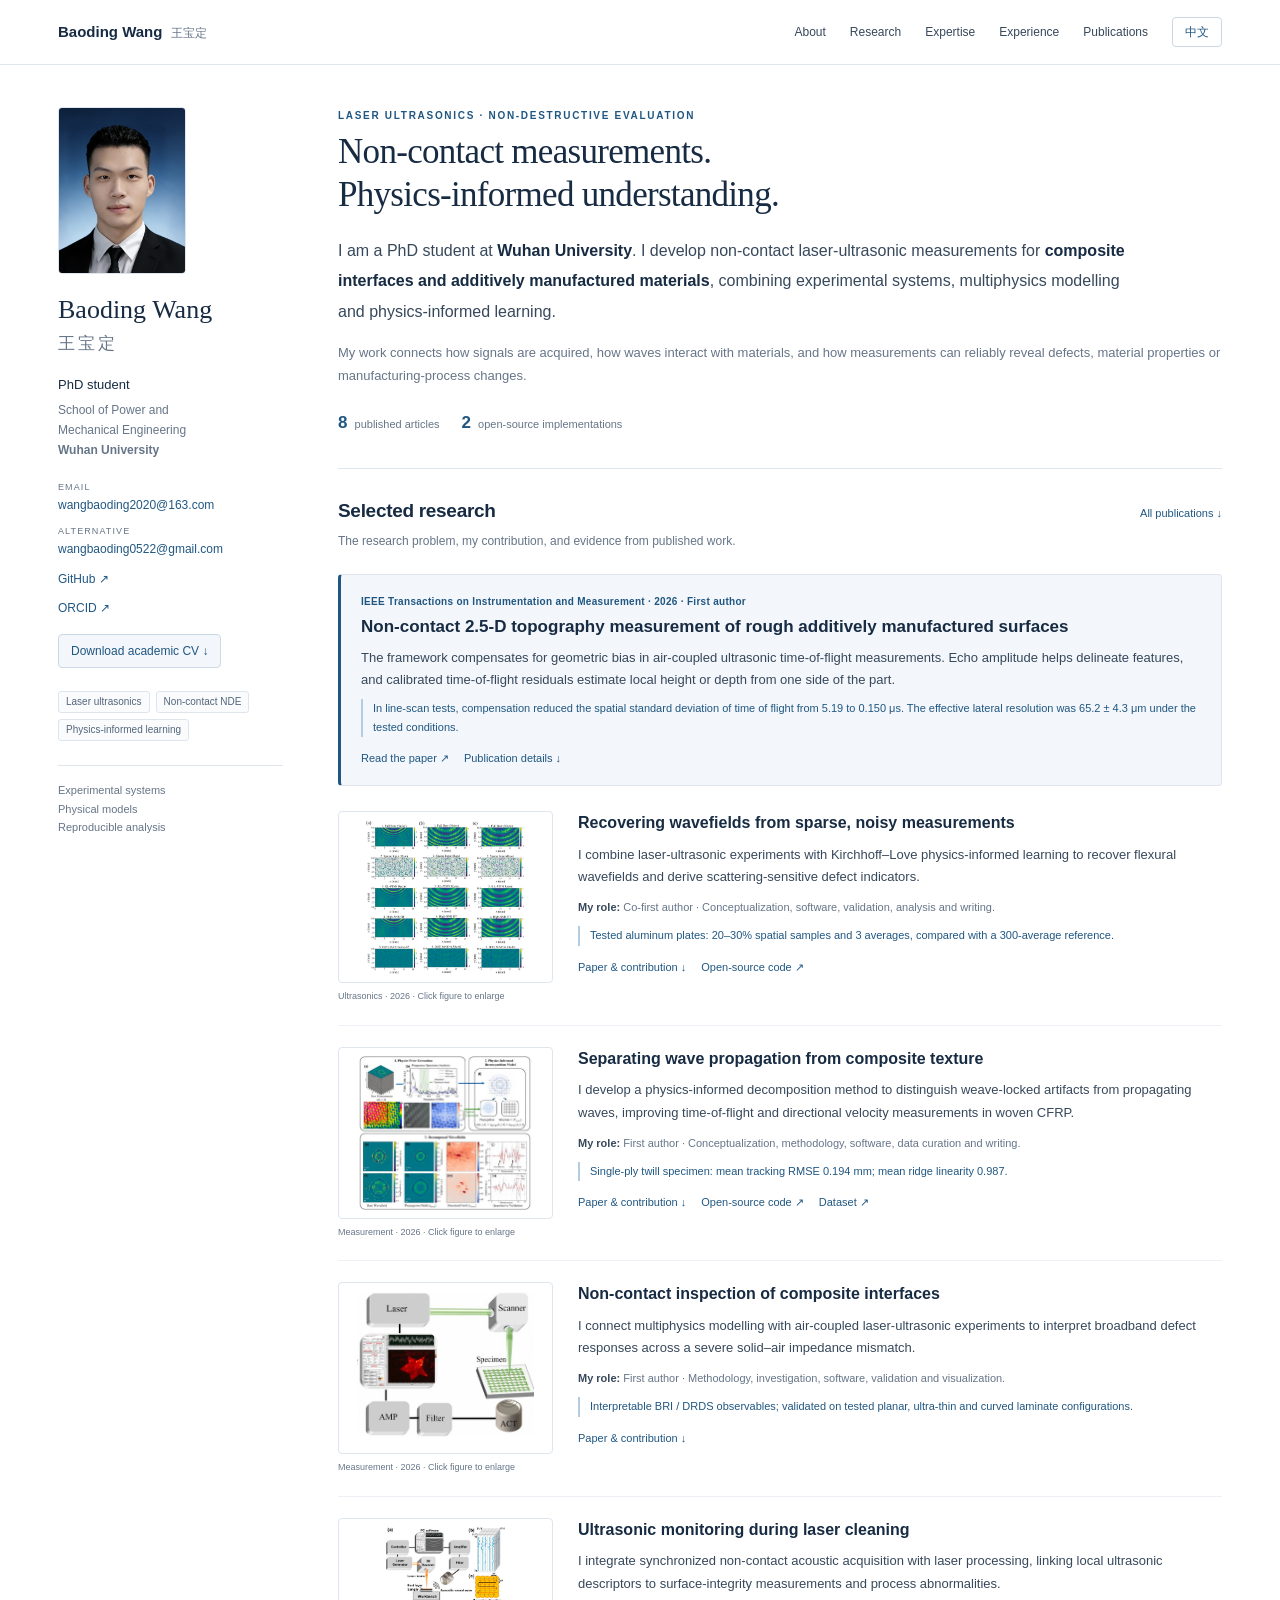
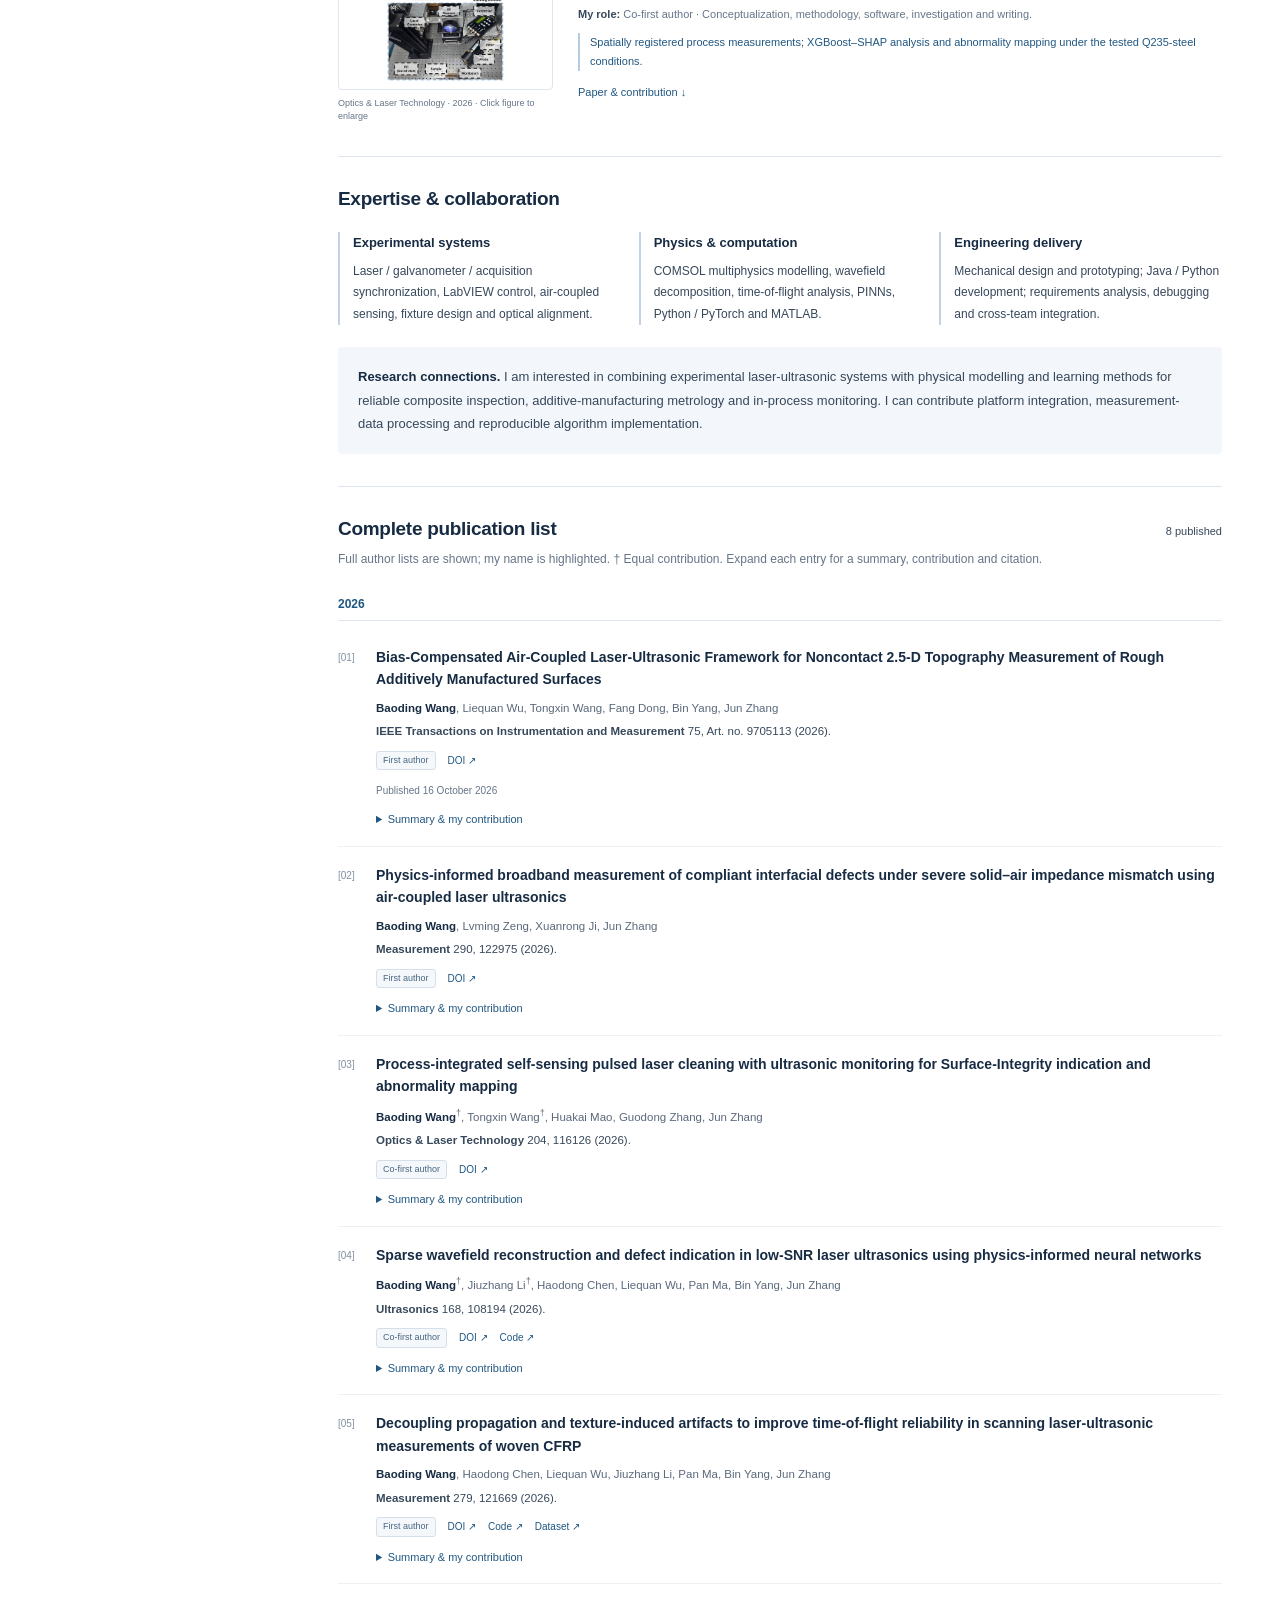
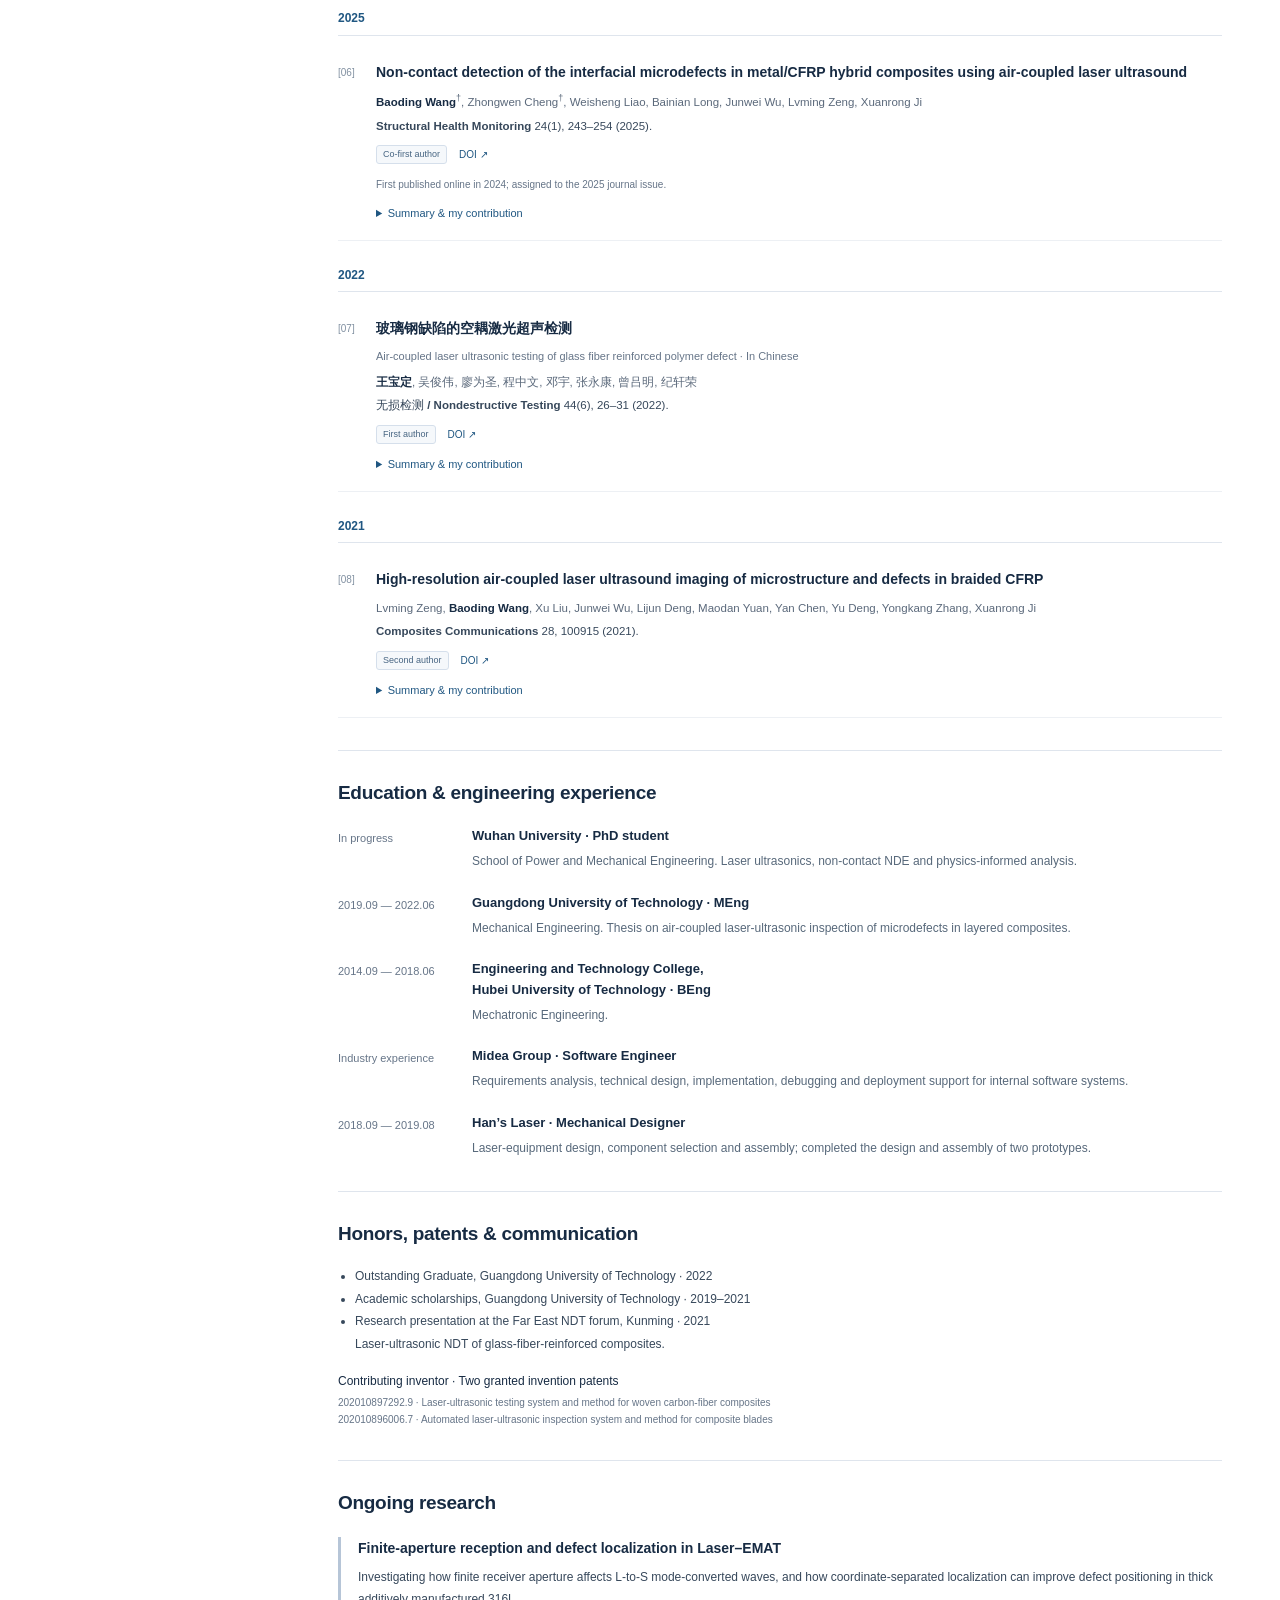
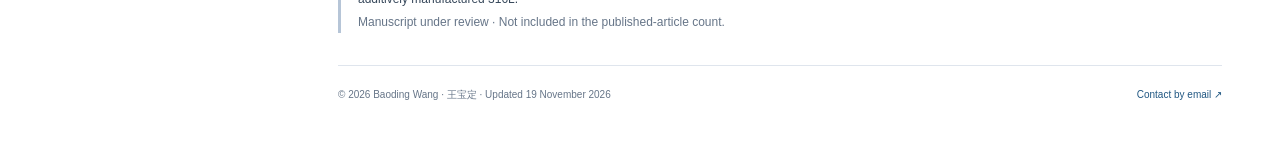
==== commit 7daa93f4: "Feature published IEEE TIM topography paper" ====
--- a/index.html
+++ b/index.html
@@ -5,16 +5,46 @@
 <meta property="og:title" content="Baoding Wang | Laser Ultrasonics &amp; NDE"><meta property="og:description" content="PhD student at Wuhan University · Research, publications and academic CV."><meta property="og:type" content="profile"><meta property="og:url" content="https://wangbaoding0816.github.io/">
 <link rel="canonical" href="https://wangbaoding0816.github.io/"><link rel="icon" href="data:image/svg+xml,%3Csvg xmlns='http://www.w3.org/2000/svg' viewBox='0 0 64 64'%3E%3Crect width='64' height='64' rx='12' fill='%23183b61'/%3E%3Ctext x='32' y='42' text-anchor='middle' fill='white' font-family='serif' font-size='29'%3EBW%3C/text%3E%3C/svg%3E">
 <style>:root{--ink:#172b43;--body:#37485b;--muted:#667588;--accent:#205782;--line:#dfe5ed;--tint:#f3f6fa;--paper:#fff;--amber:#96621d}*{box-sizing:border-box}html{scroll-behavior:smooth;scroll-padding-top:88px}body{margin:0;background:var(--paper);color:var(--body);font-family:-apple-system,BlinkMacSystemFont,"Segoe UI","Microsoft YaHei",Arial,sans-serif;font-size:15px;line-height:1.7;-webkit-font-smoothing:antialiased}a{color:var(--accent);text-decoration:none}a:hover{text-decoration:underline}button{font:inherit}button,a,summary{-webkit-tap-highlight-color:transparent}a:focus-visible,button:focus-visible,summary:focus-visible{outline:3px solid #f0b95b;outline-offset:4px}.zh{display:none}html[lang="zh-CN"] .en{display:none}html[lang="zh-CN"] .zh{display:revert}.skip{position:absolute;top:-100px;left:20px;padding:10px 20px;background:var(--ink);color:white;z-index:10}.skip:focus{top:8px}.topbar{position:sticky;top:0;background:rgba(255,255,255,.97);border-bottom:1px solid var(--line);z-index:5}.topbar-inner{max-width:1240px;margin:auto;padding:17px 38px;display:flex;align-items:center;justify-content:space-between;gap:22px}.wordmark{font-size:15px;color:var(--ink);font-weight:700;white-space:nowrap}.wordmark span{margin-left:9px;font-size:12px;font-weight:400;color:var(--muted)}.topnav{display:flex;align-items:center;gap:24px;font-size:12px}.topnav a{color:var(--body);white-space:nowrap}#language{background:white;border:1px solid #ccd7e3;color:var(--accent);border-radius:4px;padding:4px 12px;font-size:12px;cursor:pointer}.layout{max-width:1240px;margin:auto;display:grid;grid-template-columns:225px minmax(0,1fr);gap:55px;padding:42px 38px 50px}.profile{align-self:start;position:sticky;top:102px}.portrait{display:block;width:128px;height:auto;border-radius:4px;border:1px solid var(--line)}.profile-name{font-family:Georgia,"Times New Roman",serif;font-size:26px;line-height:1.2;color:var(--ink);margin:20px 0 2px;font-weight:400}.profile-name-cn{font-size:17px;letter-spacing:3px;color:var(--muted);margin:5px 0 15px}.profile-role{font-size:13px;color:var(--ink);margin:0 0 5px}.affiliation{font-size:12px;color:var(--muted);line-height:1.65;margin:0 0 19px}.profile-links{display:grid;gap:9px;font-size:12px}.profile-links a{overflow-wrap:anywhere}.link-label{display:block;color:var(--muted);font-size:9px;letter-spacing:1.1px;text-transform:uppercase}.profile-links .cv-link{display:inline-block;justify-self:start;border:1px solid #cbd8e6;padding:6px 12px;border-radius:4px;font-size:12px;margin-top:6px;background:var(--tint)}.profile-topics{display:flex;flex-wrap:wrap;gap:6px;margin-top:23px}.tag{font-size:10px;line-height:1.6;border:1px solid var(--line);color:#53657b;border-radius:3px;padding:2px 7px;background:#fafbfd}.profile-note{font-size:11px;color:var(--muted);border-top:1px solid var(--line);padding-top:15px;margin-top:24px}.content{min-width:0}h1,h2,h3,h4{color:var(--ink)}h1{font-family:Georgia,"Times New Roman",serif;font-weight:400;font-size:35px;line-height:1.22;margin:7px 0 19px;letter-spacing:-.7px}.eyebrow{margin:0;font-size:10px;letter-spacing:1.7px;color:var(--accent);font-weight:600}.overview{padding-bottom:30px}.lead{font-size:16px;line-height:1.9;margin:0 0 14px;max-width:800px}.lead strong{font-weight:600;color:var(--ink)}.approach{font-size:13px;color:var(--muted);line-height:1.8;margin:0}.facts{display:flex;align-items:center;flex-wrap:wrap;gap:10px 22px;margin-top:21px;font-size:11px;color:var(--muted)}.facts strong{color:var(--accent);font-size:17px;font-weight:600;margin-right:4px}.section{border-top:1px solid var(--line);padding:29px 0 32px;scroll-margin-top:15px}.section-heading{display:flex;justify-content:space-between;align-items:baseline;gap:16px;margin-bottom:7px}h2{font-size:19px;line-height:1.4;margin:0;font-weight:650;letter-spacing:-.3px}.section-description{font-size:12px;color:var(--muted);margin:0 0 22px}.all-link{font-size:11px;white-space:nowrap}.research-item{display:grid;grid-template-columns:215px minmax(0,1fr);gap:25px;padding:21px 0;border-bottom:1px solid #edf0f4}.research-item:first-of-type{padding-top:4px}.research-item:last-of-type{border-bottom:0;padding-bottom:0}.research-visual{margin:0;align-self:start}.figure-button{display:block;width:100%;background:#fff;border:1px solid var(--line);border-radius:4px;padding:8px;cursor:zoom-in}.figure-button:hover{border-color:#91acc8}.figure-button img{width:100%;height:154px;object-fit:contain;display:block}.figure-hint{font-size:9px;color:var(--muted);line-height:1.5;margin-top:7px}.research-text h3{margin:0 0 9px;font-size:16px;line-height:1.45;font-weight:600}.research-text p{margin:0 0 9px;font-size:13px;line-height:1.75}.contribution{font-size:11px!important;color:var(--muted)}.contribution strong{color:var(--body);font-weight:600}.result{font-size:11px!important;color:var(--accent);padding-left:10px;border-left:2px solid #b3cce2}.resource-links{display:flex;flex-wrap:wrap;gap:8px 15px;margin-top:12px;font-size:11px}.resource-links a{font-weight:500}.capabilities{display:grid;grid-template-columns:repeat(3,minmax(0,1fr));gap:18px;margin:19px 0}.capability{padding-left:13px;border-left:2px solid #c2d3e6}.capability h3{font-size:13px;margin:0 0 7px;font-weight:600}.capability p{font-size:12px;line-height:1.8;margin:0}.collaboration{background:var(--tint);padding:18px 20px;border-radius:4px;font-size:13px;line-height:1.8;margin-top:22px}.collaboration strong{color:var(--ink)}.bibliography{margin-top:21px}.year-label{font-size:12px;color:var(--accent);font-weight:700;margin:24px 0 8px;border-bottom:1px solid var(--line);padding-bottom:6px}.publication{position:relative;display:grid;grid-template-columns:28px minmax(0,1fr);gap:10px;padding:17px 0;border-bottom:1px solid #edf0f4;scroll-margin-top:90px}.pub-number{font-size:10px;color:#8190a1;padding-top:3px}.pub-title{font-size:14px;line-height:1.6;margin:0 0 7px;font-weight:600}.pub-title a{color:var(--ink)}.authors{font-size:11.5px;color:#5b697b;line-height:1.8;margin:0 0 4px}.authors strong{color:var(--ink);font-weight:650}sup{font-size:9px;vertical-align:super}.journal{font-size:11.5px;margin:0;color:var(--body)}.journal em{font-style:normal;font-weight:550}.pub-meta{display:flex;align-items:center;flex-wrap:wrap;gap:8px 12px;margin-top:9px}.role{font-size:9px;border:1px solid #d5dfeb;background:#f5f8fb;padding:1px 6px;border-radius:3px;color:#476582}.status{font-size:9px;color:var(--amber);border:1px solid #e8d5b6;background:#fdf9f2;border-radius:3px;padding:1px 6px}.pub-meta a{font-size:10px}.translated-title{font-size:11px;color:var(--muted);margin:0 0 6px}.pub-detail{margin-top:11px;font-size:12px}.pub-detail>summary{color:var(--accent);font-size:11px;cursor:pointer;width:fit-content}.pub-detail[open]{background:var(--tint);border-radius:4px;padding:10px 13px}.pub-detail p{font-size:12px;line-height:1.85;margin:12px 0 8px}.pub-detail .contribution{font-size:11px!important}.bibtex{margin-top:13px;font-size:10px}.bibtex summary{cursor:pointer;color:var(--muted)}pre{white-space:pre-wrap;overflow-wrap:anywhere;font-size:10px;line-height:1.7;padding:12px;background:white;border:1px solid var(--line);border-radius:3px;color:var(--body)}.pub-note{font-size:10px;line-height:1.7;color:var(--muted);margin:12px 0 0}.timeline{display:grid;gap:20px;margin-top:20px}.timeline-item{display:grid;grid-template-columns:118px minmax(0,1fr);gap:16px}.timeline-date{font-size:11px;color:var(--muted);padding-top:3px}.timeline-item h3{font-size:13px;font-weight:600;line-height:1.6;margin:0 0 4px}.timeline-item p{font-size:12px;line-height:1.8;margin:0;color:#58697b}.honors{font-size:12px;line-height:1.9;padding-left:17px;margin:17px 0 0}.patent-title{font-size:12px;color:var(--ink);margin:15px 0 3px}.patent-number{font-size:10px;color:var(--muted);margin:0}.ongoing{border-left:3px solid #b6c5d7;padding-left:17px;margin-top:20px}.ongoing h3{font-size:14px;line-height:1.6;margin:0 0 7px}.ongoing p{font-size:12px;line-height:1.85;margin:0}.footer{border-top:1px solid var(--line);padding-top:20px;font-size:10px;color:var(--muted);display:flex;justify-content:space-between;gap:20px}.footer a{font-size:10px}dialog{border:1px solid var(--line);border-radius:8px;max-width:min(1000px,94vw);max-height:94vh;padding:21px;background:white;color:var(--body)}dialog::backdrop{background:rgba(13,31,52,.65)}.dialog-toolbar{display:flex;justify-content:space-between;gap:20px;align-items:center;font-size:11px;margin-bottom:12px}#figure-close{border:1px solid var(--line);background:var(--tint);border-radius:4px;cursor:pointer;padding:4px 13px;color:var(--ink)}#figure-full{display:block;max-width:100%;max-height:72vh;object-fit:contain;margin:auto}#figure-caption{font-size:12px;max-width:850px;line-height:1.7;margin:15px 0 0}.figure-dialog-body{margin:0}html[lang="zh-CN"] h1{font-family:inherit;font-size:29px;line-height:1.5;letter-spacing:0}@media(max-width:1050px){.layout{gap:33px;grid-template-columns:195px minmax(0,1fr);padding-inline:26px}.topbar-inner{padding-inline:26px}.research-item{grid-template-columns:180px minmax(0,1fr);gap:20px}.figure-button img{height:140px}.capabilities{grid-template-columns:1fr;gap:18px}.capability{padding-left:14px}.topnav{gap:17px}.topnav a:nth-child(4){display:none}}@media(max-width:760px){.layout{grid-template-columns:1fr;gap:30px;padding:27px 24px}.profile{position:static;display:grid;grid-template-columns:105px minmax(0,1fr);column-gap:22px;border-bottom:1px solid var(--line);padding-bottom:24px}.portrait{width:105px;grid-row:1 / 6;align-self:start}.profile-name{font-size:25px;margin:0 0 2px}.profile-name-cn{margin:3px 0 10px;font-size:15px}.profile-role{font-size:12px}.affiliation{font-size:11px;margin-bottom:14px}.profile-links{grid-column:1 / -1;display:flex;flex-wrap:wrap;gap:11px 18px;margin-top:16px;font-size:11px}.profile-links .email-main{flex-basis:100%}.profile-links .email-secondary{flex-basis:100%;margin-top:-5px}.profile-links .link-label{display:inline;font-size:10px;text-transform:none;letter-spacing:0;margin-right:8px}.profile-links .cv-link{margin-top:0;padding:2px 8px;font-size:11px}.profile-topics{grid-column:1 / -1;margin-top:18px}.profile-note{display:none}.topbar-inner{padding:12px 24px}.wordmark{font-size:13px}.wordmark>span{display:none}.topnav{gap:17px;font-size:11px}.topnav a:nth-child(1),.topnav a:nth-child(3),.topnav a:nth-child(4){display:none}#language{font-size:11px;padding:3px 9px}h1{font-size:31px;margin-top:8px;line-height:1.3}.lead{font-size:15px;line-height:1.9}.approach{font-size:12px}.overview{padding-bottom:27px}.facts{gap:10px 19px;font-size:10px}.facts strong{font-size:16px}.section{padding-block:25px}.research-item{grid-template-columns:150px minmax(0,1fr);gap:18px}.figure-button img{height:130px}.research-text h3{font-size:14px}.research-text p{font-size:12px}.research-text .contribution{font-size:10px!important}.result{font-size:10px!important}.section-description{font-size:11px}.timeline-item{grid-template-columns:100px minmax(0,1fr);gap:12px}.pub-title{font-size:13px}.authors,.journal{font-size:11px}.footer{font-size:9px}html[lang="zh-CN"] h1{font-size:25px}}@media(max-width:480px){.layout{padding:24px 19px;gap:26px}.topbar-inner{padding-inline:19px}.research-item{grid-template-columns:1fr;gap:14px;padding-block:22px}.research-visual{width:100%;max-width:none}.figure-button img{height:190px}.figure-hint{font-size:9px}.research-text h3{font-size:15px}.research-text p{font-size:12px}.research-text .contribution{font-size:11px!important}.research-text .result{font-size:11px!important}.section-heading{gap:10px}h2{font-size:18px}.all-link{font-size:10px}.publication{grid-template-columns:22px minmax(0,1fr);gap:6px}.timeline-item{grid-template-columns:1fr;gap:4px}.timeline-date{font-size:10px}.pub-meta{gap:7px 10px}.collaboration{font-size:12px;padding:15px}.footer{flex-wrap:wrap;gap:8px}.profile-links{gap:10px 15px}.lead{font-size:14px}.profile-name{font-size:24px}}@media(prefers-reduced-motion:reduce){html{scroll-behavior:auto}}@media print{.topbar,.skip,.profile-links .cv-link,.figure-hint,.all-link,dialog{display:none!important}body{font-size:10pt}.layout{display:block;padding:0;max-width:none}.profile{position:static;float:none;display:block;margin-bottom:20px}.portrait{float:right;width:70px}.profile-name{margin-top:0}.profile-topics,.profile-note{display:none}.profile-links{display:block;font-size:9pt}.profile-links a{margin-right:12px}.profile-links .link-label{display:none}.profile-name-cn{font-size:11pt}.affiliation{margin-bottom:5px}.profile{border-bottom:1px solid #bbb;padding-bottom:15px}.section{break-inside:auto;padding-block:16px}.research-item,.publication,.timeline-item{break-inside:avoid}.pub-detail{display:none}.research-item{grid-template-columns:150px 1fr}.figure-button img{height:115px}h1{font-size:22pt}.lead{font-size:10pt}.footer{margin-top:15px}.capabilities{grid-template-columns:1fr 1fr 1fr}}
+
+.featured-paper {
+    margin: 0 0 4px;
+    padding: 18px 20px;
+    border: 1px solid var(--line);
+    border-left: 3px solid var(--accent);
+    border-radius: 4px;
+    background: var(--tint);
+}
+.featured-paper .eyebrow { letter-spacing: .3px; }
+.featured-paper h3 { margin: 5px 0 8px; font-size: 17px; line-height: 1.45; }
+.featured-paper > p:not(.eyebrow) { margin: 0 0 8px; font-size: 13px; }
 </style></head><body>
 <a class="skip" href="#main"><span class="en">Skip to content</span><span class="zh" lang="zh-CN">跳转到正文</span></a>
 <header class="topbar"><div class="topbar-inner"><a class="wordmark" href="#about">Baoding Wang<span lang="zh-CN">王宝定</span></a><nav class="topnav" aria-label="Main navigation"><a href="#about"><span class="en">About</span><span class="zh" lang="zh-CN">关于</span></a><a href="#research"><span class="en">Research</span><span class="zh" lang="zh-CN">研究</span></a><a href="#capabilities"><span class="en">Expertise</span><span class="zh" lang="zh-CN">能力</span></a><a href="#experience"><span class="en">Experience</span><span class="zh" lang="zh-CN">经历</span></a><a href="#publications"><span class="en">Publications</span><span class="zh" lang="zh-CN">全部论文</span></a><button id="language" type="button" aria-label="Switch to Chinese">中文</button></nav></div></header>
 <div class="layout"><aside class="profile" aria-label="Profile and contact"><img class="portrait" src="[data-uri]" width="902" height="1178" alt="Portrait of Baoding Wang / 王宝定"><p class="profile-name">Baoding Wang</p><p class="profile-name-cn" lang="zh-CN">王宝定</p><p class="profile-role"><span class="en">PhD student</span><span class="zh" lang="zh-CN">博士研究生</span></p><p class="affiliation"><span class="en">School of Power and<br>Mechanical Engineering<br><strong>Wuhan University</strong></span><span class="zh" lang="zh-CN">动力与机械学院<br><strong>武汉大学</strong></span></p>
-<div class="profile-links"><div class="email-main"><span class="link-label"><span class="en">Email</span><span class="zh" lang="zh-CN">邮箱</span></span><a href="mailto:wangbaoding2020@163.com">wangbaoding2020@163.com</a></div><div class="email-secondary"><span class="link-label"><span class="en">Alternative</span><span class="zh" lang="zh-CN">备用</span></span><a href="mailto:wangbaoding0522@gmail.com">wangbaoding0522@gmail.com</a></div><a href="https://github.com/wangbaoding0816" target="_blank" rel="noopener noreferrer">GitHub ↗</a><a href="https://orcid.org/0009-0000-5027-6273" target="_blank" rel="noopener noreferrer">ORCID ↗</a><a class="cv-link" href="[data-uri]" download="Baoding_Wang_CV.pdf"><span class="en">Download academic CV ↓</span><span class="zh" lang="zh-CN">下载学术简历 ↓</span></a></div><div class="profile-topics"><span class="tag"><span class="en">Laser ultrasonics</span><span class="zh" lang="zh-CN">激光超声</span></span><span class="tag"><span class="en">Non-contact NDE</span><span class="zh" lang="zh-CN">非接触无损检测</span></span><span class="tag"><span class="en">Physics-informed learning</span><span class="zh" lang="zh-CN">物理约束学习</span></span></div><p class="profile-note"><span class="en">Experimental systems<br>Physical models<br>Reproducible analysis</span><span class="zh" lang="zh-CN">实验系统<br>物理模型<br>可复现分析</span></p></aside>
-<main class="content" id="main"><section class="overview" id="about" aria-labelledby="intro-title"><p class="eyebrow"><span class="en">LASER ULTRASONICS · NON-DESTRUCTIVE EVALUATION</span><span class="zh" lang="zh-CN">激光超声 · 无损检测与评价</span></p><h1 id="intro-title"><span class="en">Non-contact measurements.<br>Physics-informed understanding.</span><span class="zh" lang="zh-CN">非接触测量，<br>以物理理解驱动检测。</span></h1><p class="lead"><span class="en">I am a PhD student at <strong>Wuhan University</strong>. I develop non-contact laser-ultrasonic measurements for <strong>composite interfaces and additively manufactured materials</strong>, combining experimental systems, multiphysics modelling and physics-informed learning.</span><span class="zh" lang="zh-CN">我是<strong>武汉大学博士研究生</strong>，面向<strong>复合材料界面与增材制造材料</strong>，结合实验系统、多物理场建模和物理约束学习，开展非接触激光超声测量与检测研究。</span></p><p class="approach"><span class="en">My work connects how signals are acquired, how waves interact with materials, and how measurements can reliably reveal defects, material properties or manufacturing-process changes.</span><span class="zh" lang="zh-CN">我的工作连接信号采集、波与材料的相互作用，以及如何从测量中可靠地提取缺陷、材料特性和制造过程变化信息。</span></p><div class="facts"><span><strong>7</strong> <span class="en">published articles</span><span class="zh" lang="zh-CN">篇已发表论文</span></span><span><strong>1</strong> <span class="en">accepted article</span><span class="zh" lang="zh-CN">篇已录用论文</span></span><span><strong>2</strong> <span class="en">open-source implementations</span><span class="zh" lang="zh-CN">项开源实现</span></span></div></section>
-<section class="section" id="research" aria-labelledby="research-title"><div class="section-heading"><h2 id="research-title"><span class="en">Selected research</span><span class="zh" lang="zh-CN">代表性研究</span></h2><a class="all-link" href="#publications"><span class="en">All publications ↓</span><span class="zh" lang="zh-CN">全部论文 ↓</span></a></div><p class="section-description"><span class="en">The research problem, my contribution, and evidence from published work.</span><span class="zh" lang="zh-CN">研究问题、个人贡献，以及来自已发表工作的证据。</span></p><article class="research-item"><figure class="research-visual"><button class="figure-button" type="button" data-figure data-caption-en="Ultrasonics (2026), Fig. 9. Reconstruction results for the intact aluminum-plate specimen under sparse sampling." data-caption-zh="Ultrasonics（2026）图 9：完整铝板试样在稀疏采样下的波场重建结果。" aria-label="Enlarge figure: Recovering wavefields from sparse, noisy measurements"><img src="[data-uri]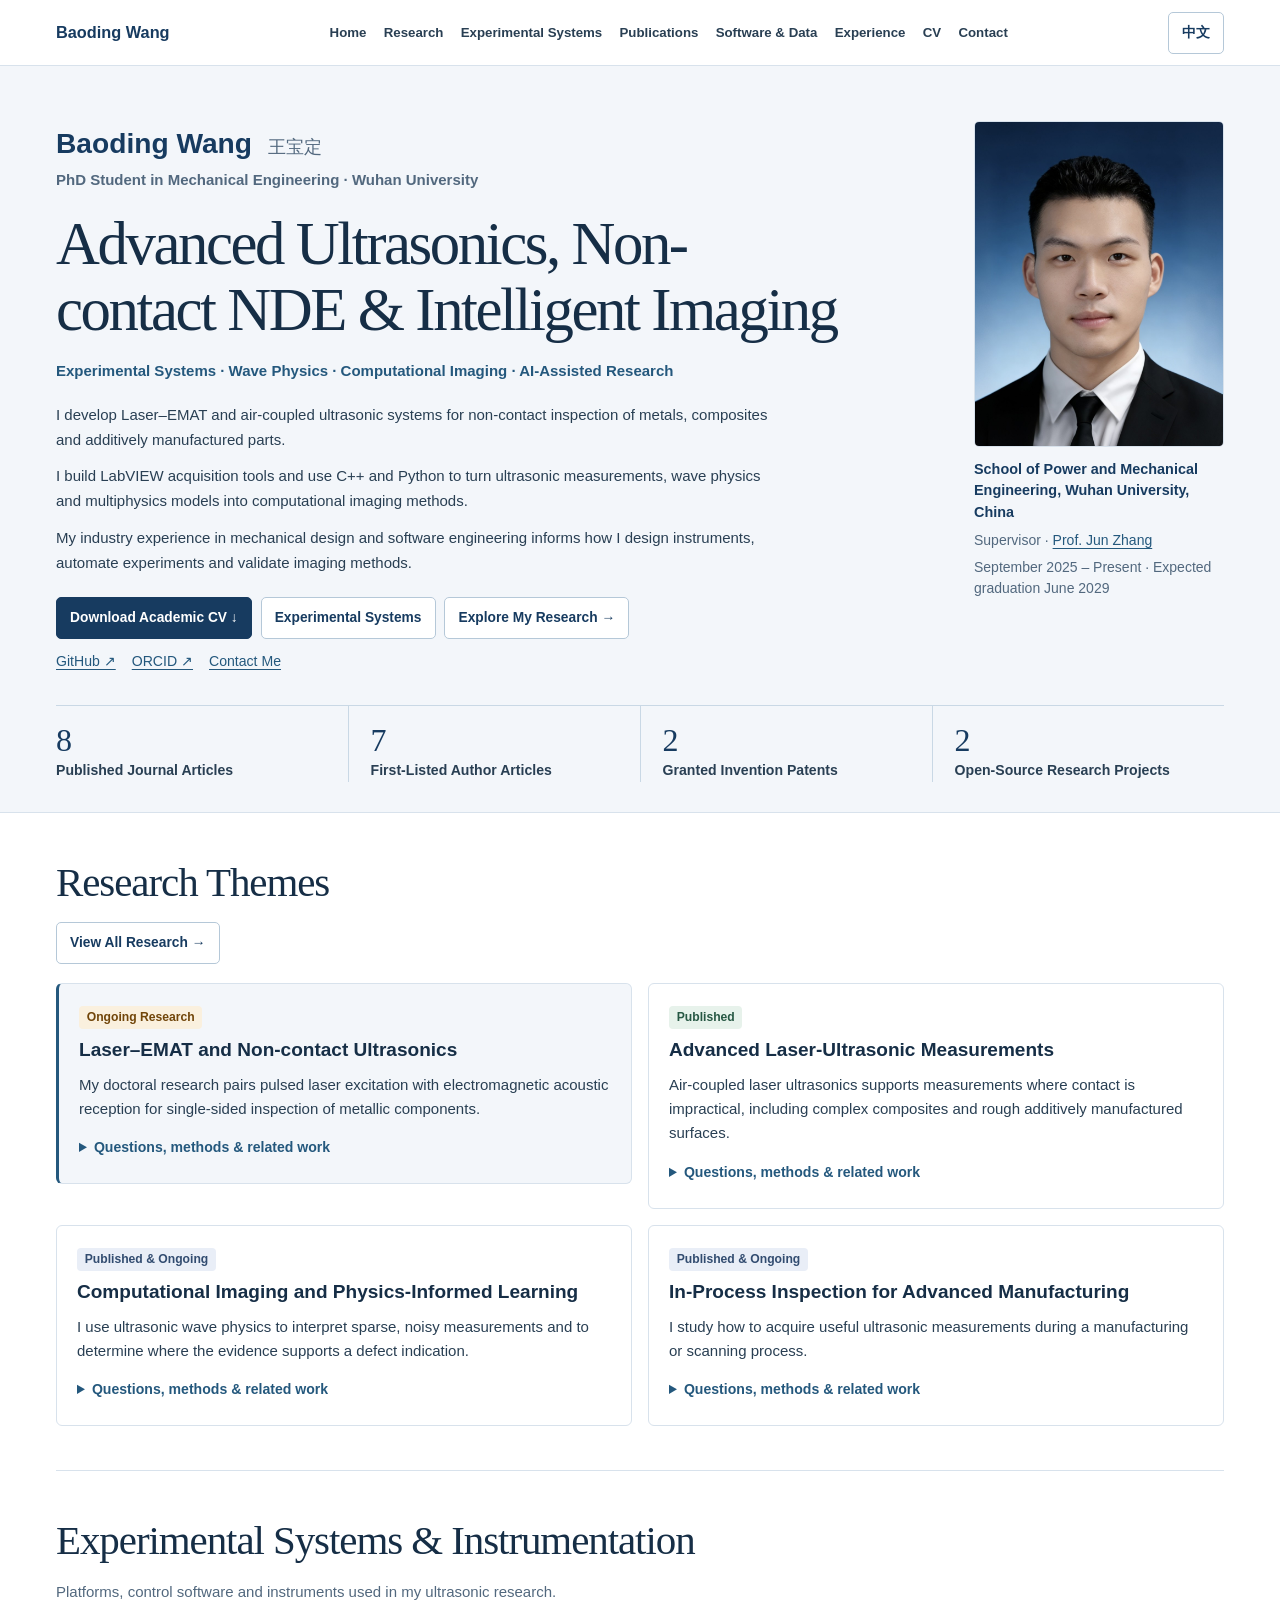
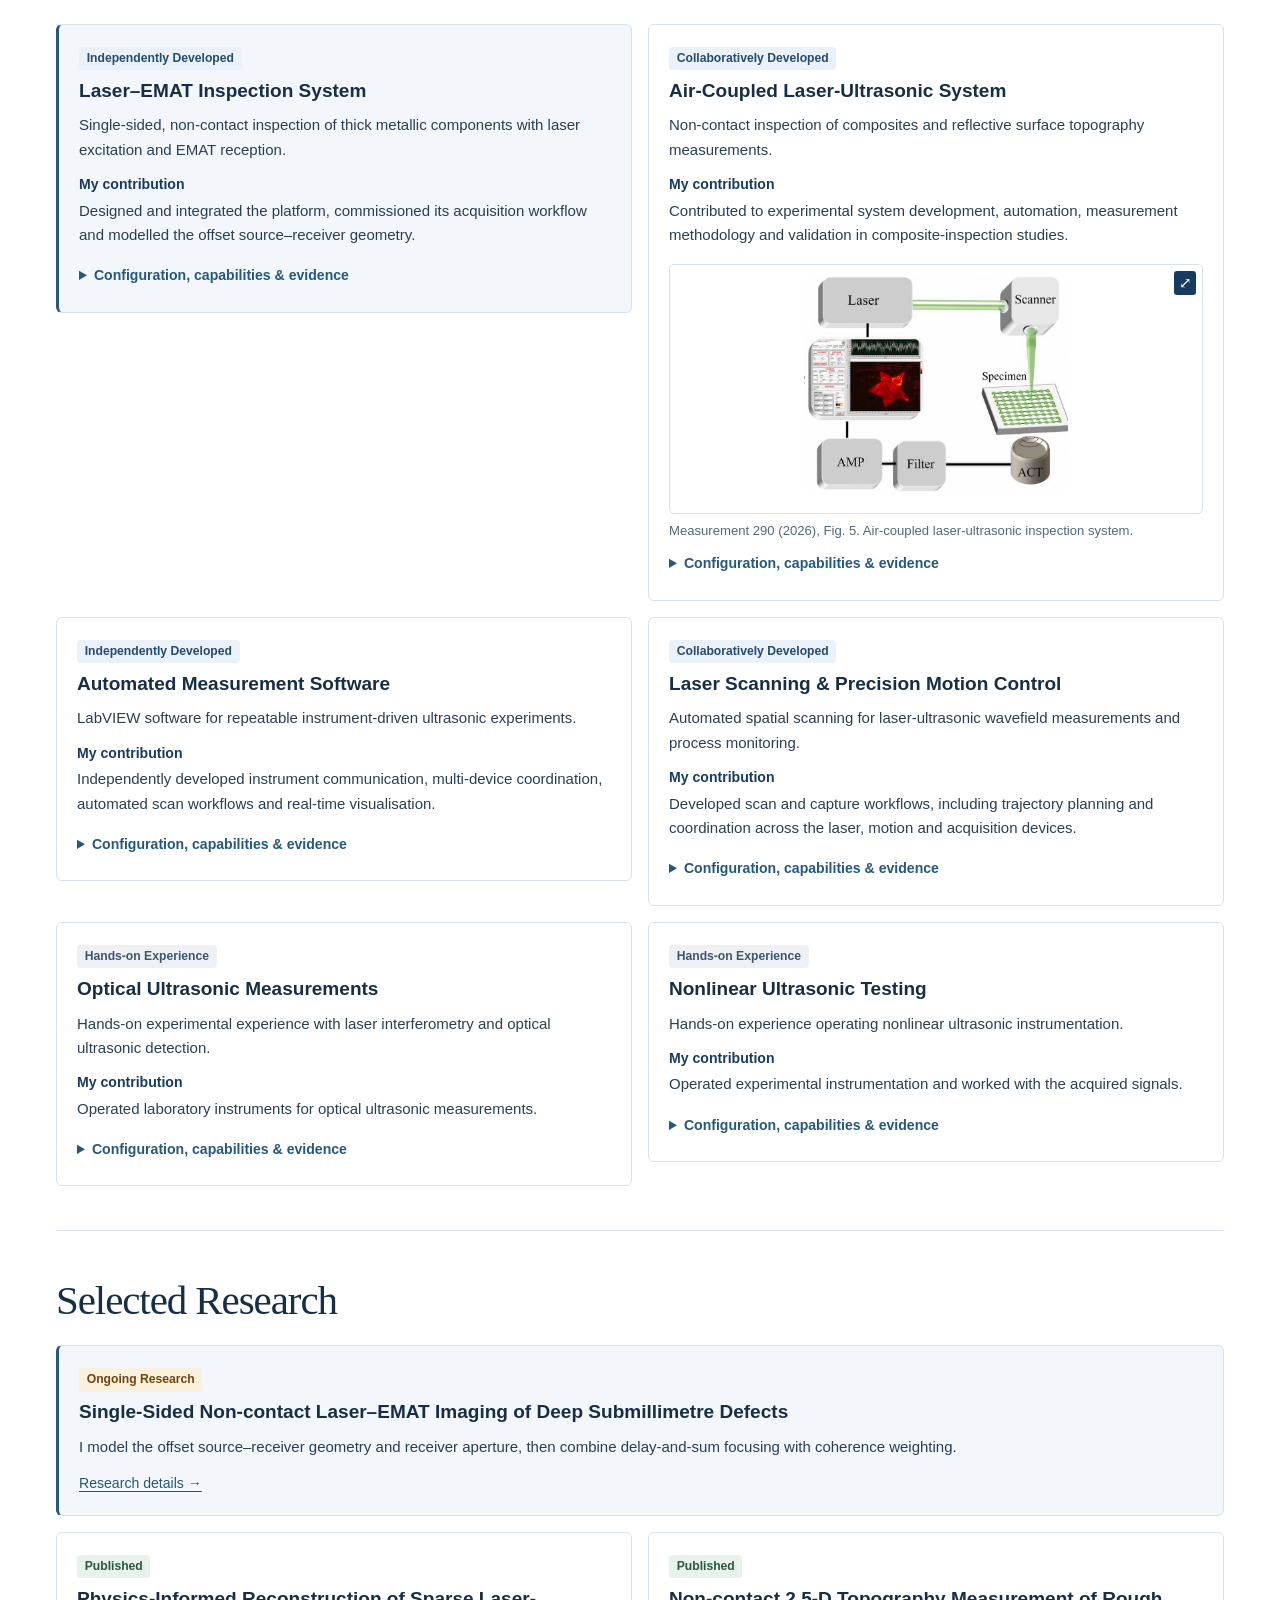
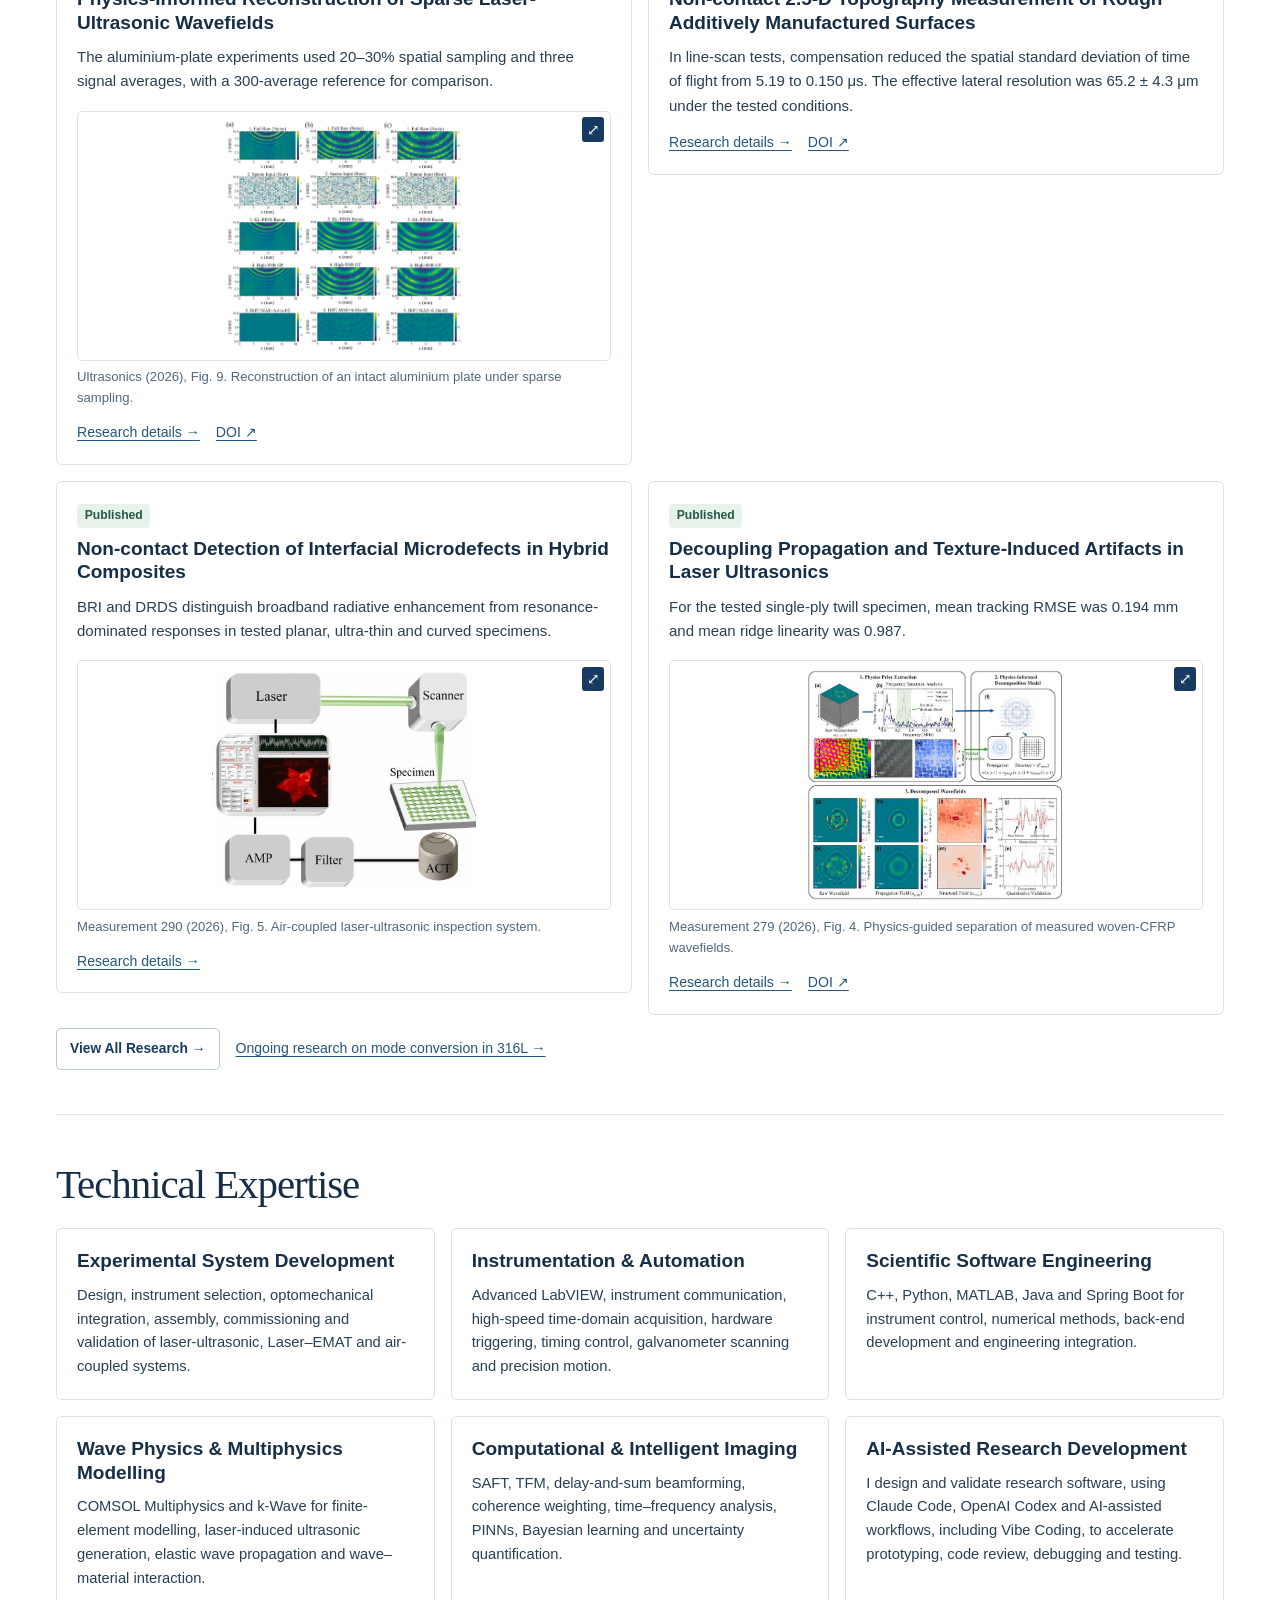
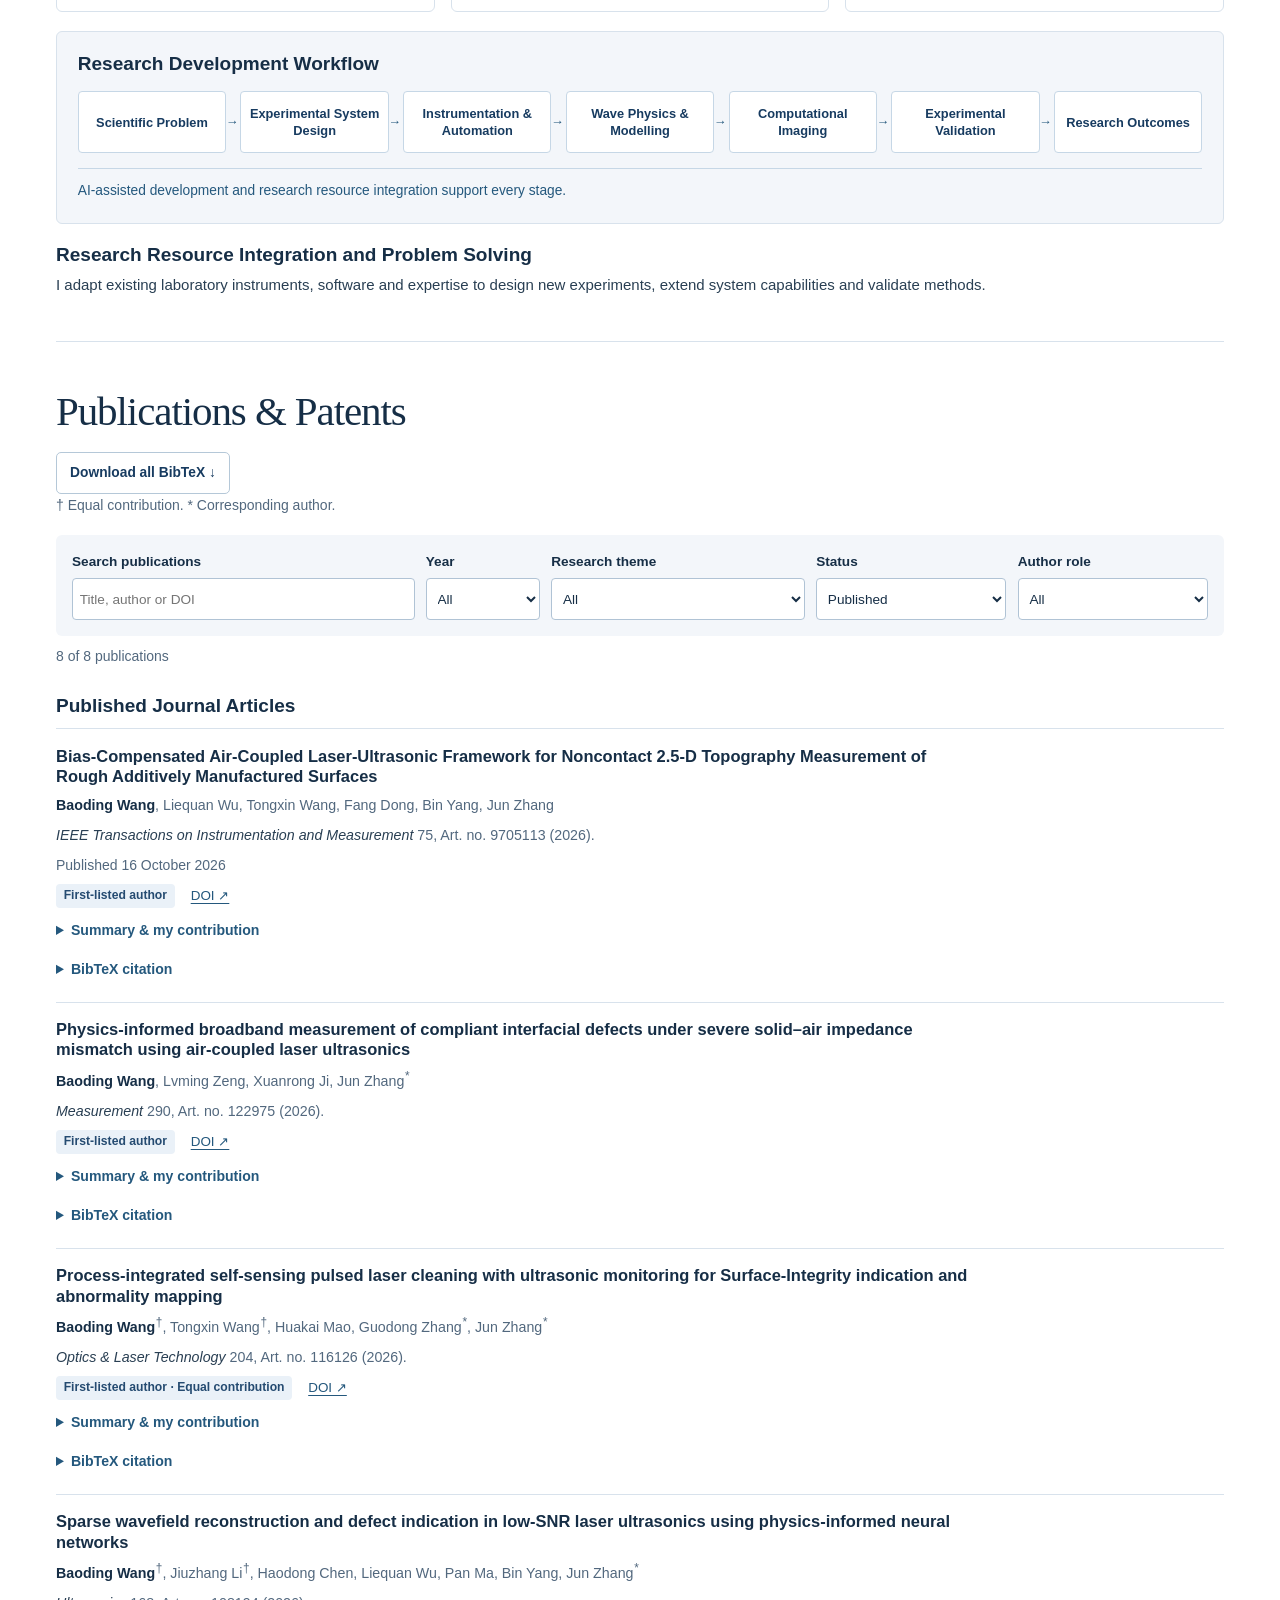
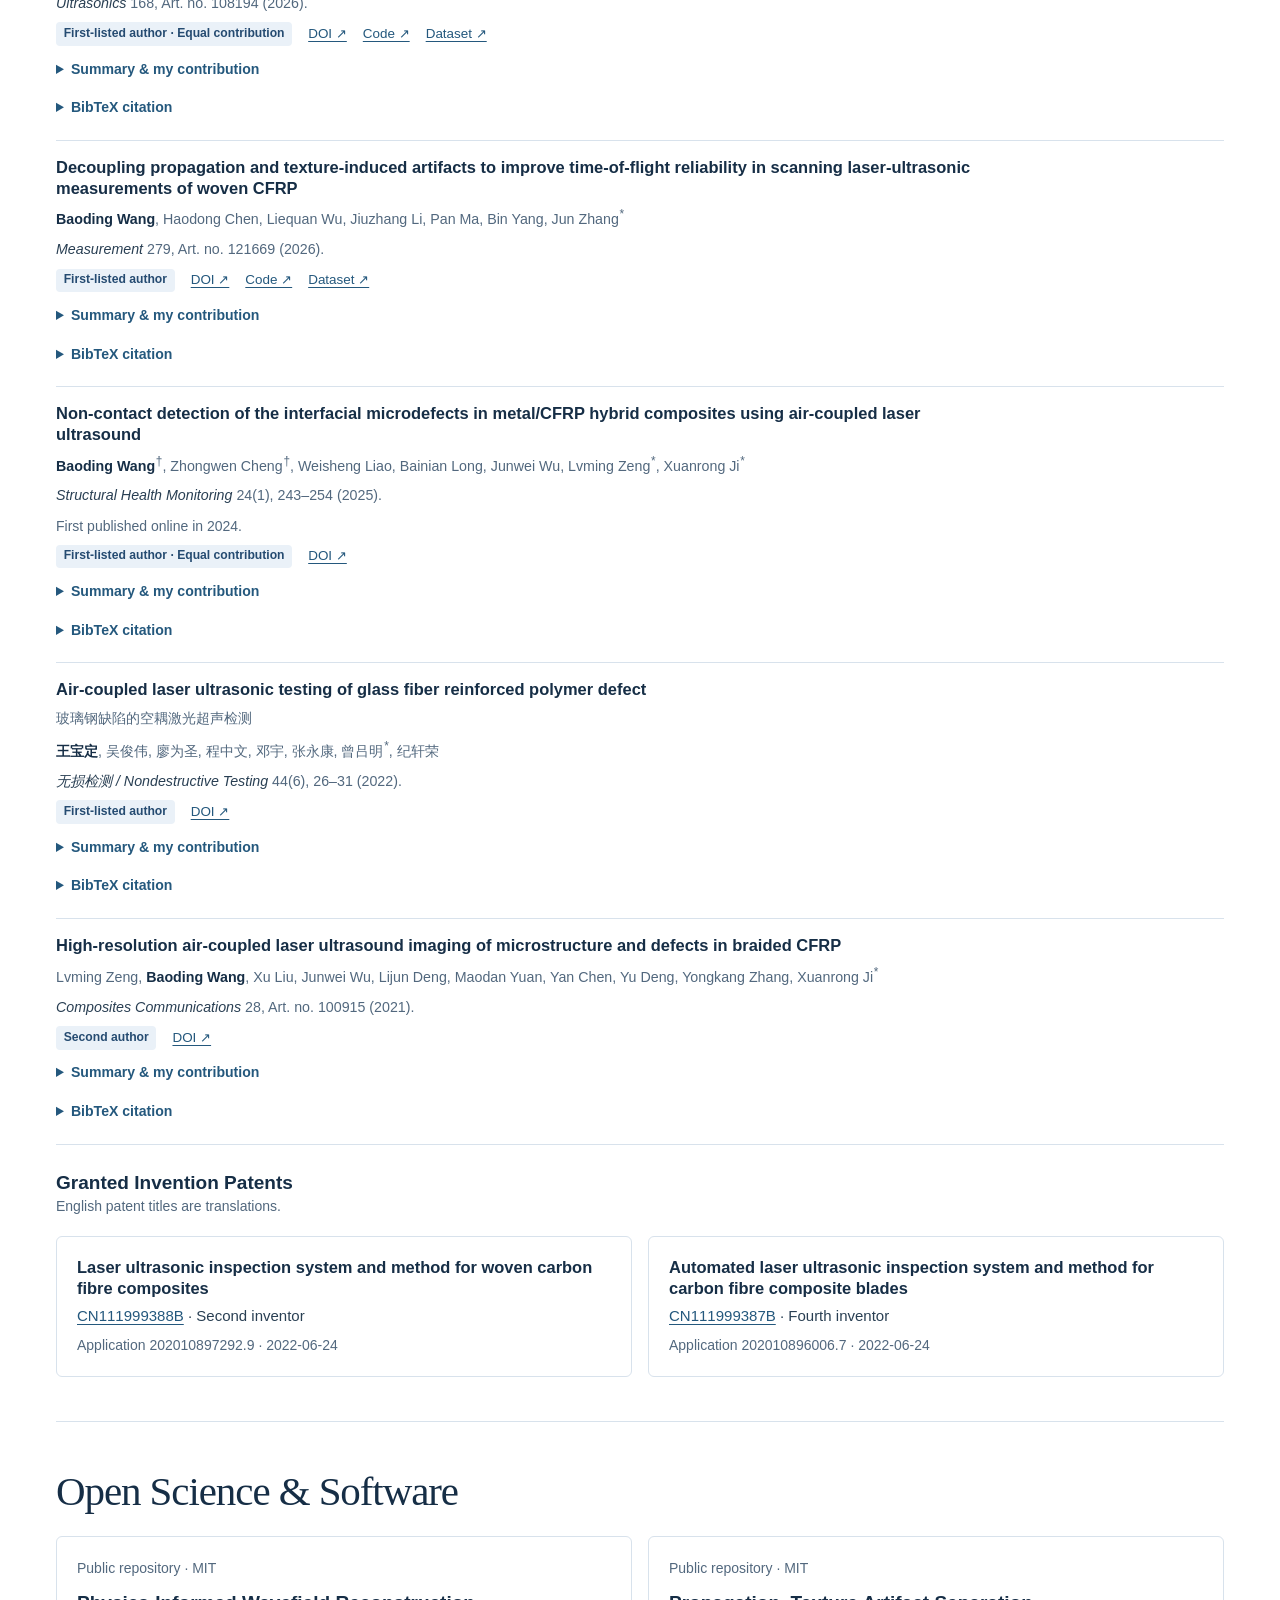
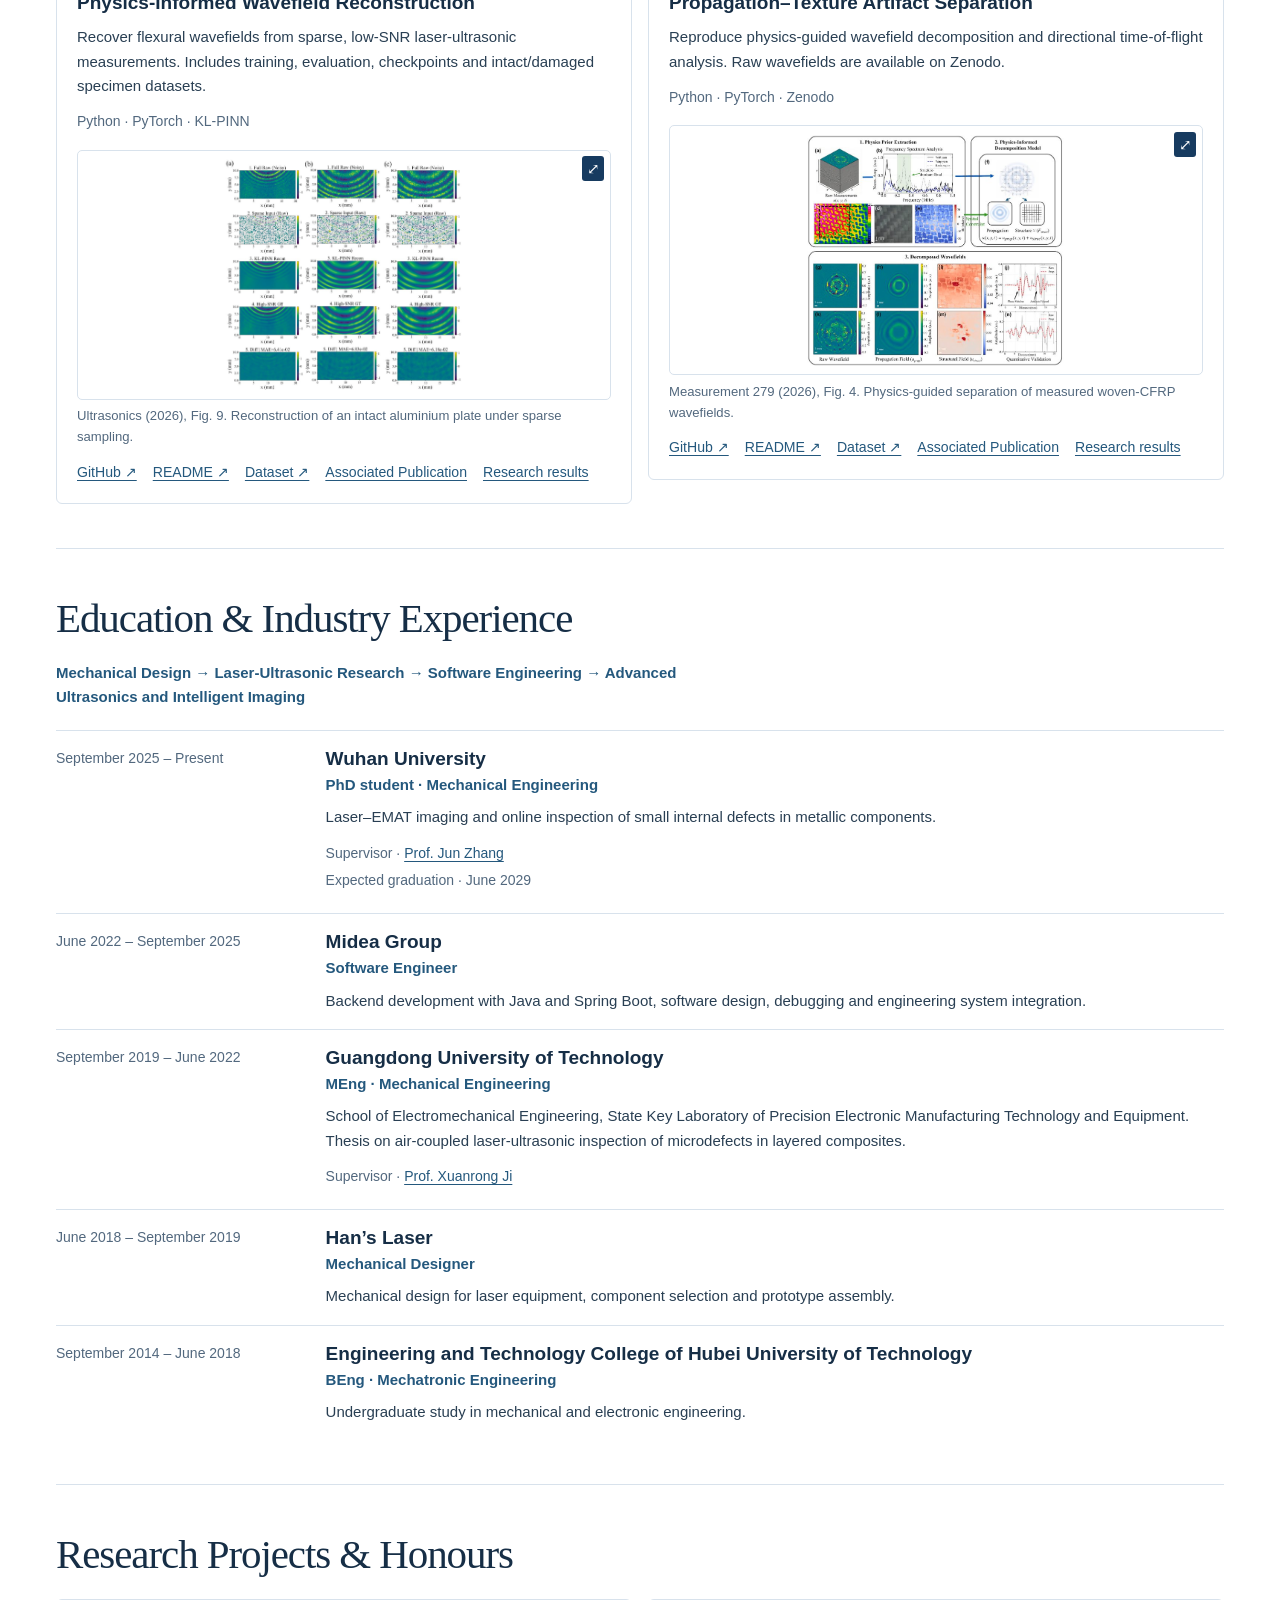
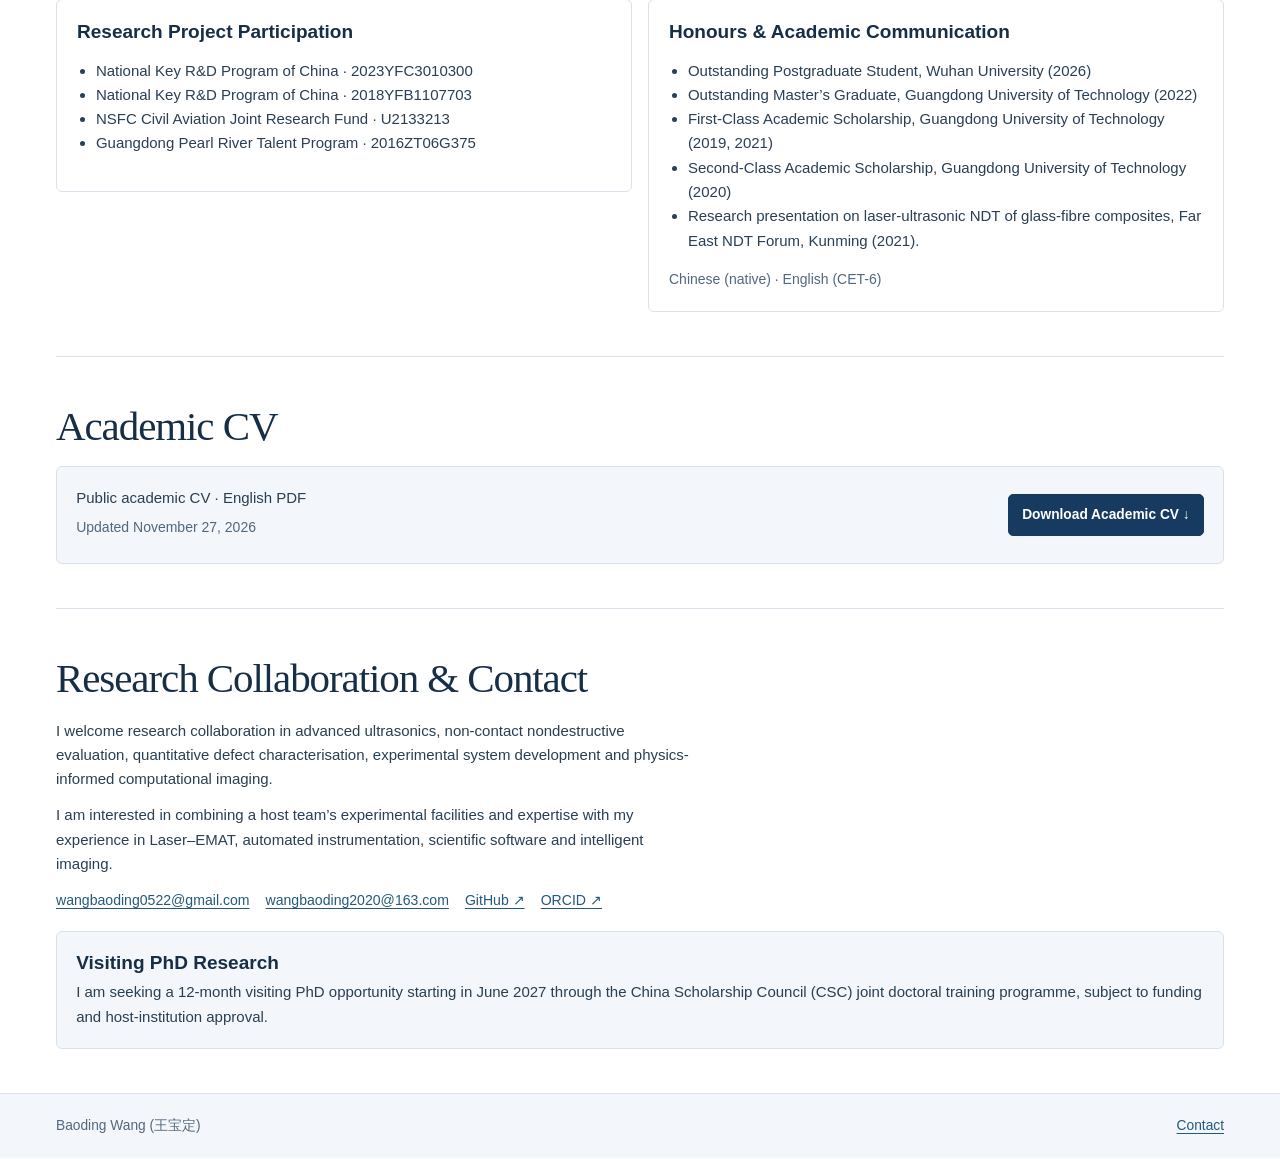
==== commit 57d26bf5: "Rebuild academic homepage as a bilingual research portfolio" ====
--- a/index.html
+++ b/index.html
@@ -1,102 +1,336 @@
 <!doctype html>
-<html lang="en"><head><meta charset="utf-8"><meta name="viewport" content="width=device-width, initial-scale=1"><meta name="color-scheme" content="light">
-<title>Baoding Wang | Laser Ultrasonics &amp; NDE | Wuhan University</title>
-<meta name="description" content="Baoding Wang (王宝定), PhD student at Wuhan University. Non-contact laser ultrasonics, composite interface inspection, physics-informed wavefield analysis and process monitoring. Full publications and academic CV.">
-<meta property="og:title" content="Baoding Wang | Laser Ultrasonics &amp; NDE"><meta property="og:description" content="PhD student at Wuhan University · Research, publications and academic CV."><meta property="og:type" content="profile"><meta property="og:url" content="https://wangbaoding0816.github.io/">
-<link rel="canonical" href="https://wangbaoding0816.github.io/"><link rel="icon" href="data:image/svg+xml,%3Csvg xmlns='http://www.w3.org/2000/svg' viewBox='0 0 64 64'%3E%3Crect width='64' height='64' rx='12' fill='%23183b61'/%3E%3Ctext x='32' y='42' text-anchor='middle' fill='white' font-family='serif' font-size='29'%3EBW%3C/text%3E%3C/svg%3E">
-<style>:root{--ink:#172b43;--body:#37485b;--muted:#667588;--accent:#205782;--line:#dfe5ed;--tint:#f3f6fa;--paper:#fff;--amber:#96621d}*{box-sizing:border-box}html{scroll-behavior:smooth;scroll-padding-top:88px}body{margin:0;background:var(--paper);color:var(--body);font-family:-apple-system,BlinkMacSystemFont,"Segoe UI","Microsoft YaHei",Arial,sans-serif;font-size:15px;line-height:1.7;-webkit-font-smoothing:antialiased}a{color:var(--accent);text-decoration:none}a:hover{text-decoration:underline}button{font:inherit}button,a,summary{-webkit-tap-highlight-color:transparent}a:focus-visible,button:focus-visible,summary:focus-visible{outline:3px solid #f0b95b;outline-offset:4px}.zh{display:none}html[lang="zh-CN"] .en{display:none}html[lang="zh-CN"] .zh{display:revert}.skip{position:absolute;top:-100px;left:20px;padding:10px 20px;background:var(--ink);color:white;z-index:10}.skip:focus{top:8px}.topbar{position:sticky;top:0;background:rgba(255,255,255,.97);border-bottom:1px solid var(--line);z-index:5}.topbar-inner{max-width:1240px;margin:auto;padding:17px 38px;display:flex;align-items:center;justify-content:space-between;gap:22px}.wordmark{font-size:15px;color:var(--ink);font-weight:700;white-space:nowrap}.wordmark span{margin-left:9px;font-size:12px;font-weight:400;color:var(--muted)}.topnav{display:flex;align-items:center;gap:24px;font-size:12px}.topnav a{color:var(--body);white-space:nowrap}#language{background:white;border:1px solid #ccd7e3;color:var(--accent);border-radius:4px;padding:4px 12px;font-size:12px;cursor:pointer}.layout{max-width:1240px;margin:auto;display:grid;grid-template-columns:225px minmax(0,1fr);gap:55px;padding:42px 38px 50px}.profile{align-self:start;position:sticky;top:102px}.portrait{display:block;width:128px;height:auto;border-radius:4px;border:1px solid var(--line)}.profile-name{font-family:Georgia,"Times New Roman",serif;font-size:26px;line-height:1.2;color:var(--ink);margin:20px 0 2px;font-weight:400}.profile-name-cn{font-size:17px;letter-spacing:3px;color:var(--muted);margin:5px 0 15px}.profile-role{font-size:13px;color:var(--ink);margin:0 0 5px}.affiliation{font-size:12px;color:var(--muted);line-height:1.65;margin:0 0 19px}.profile-links{display:grid;gap:9px;font-size:12px}.profile-links a{overflow-wrap:anywhere}.link-label{display:block;color:var(--muted);font-size:9px;letter-spacing:1.1px;text-transform:uppercase}.profile-links .cv-link{display:inline-block;justify-self:start;border:1px solid #cbd8e6;padding:6px 12px;border-radius:4px;font-size:12px;margin-top:6px;background:var(--tint)}.profile-topics{display:flex;flex-wrap:wrap;gap:6px;margin-top:23px}.tag{font-size:10px;line-height:1.6;border:1px solid var(--line);color:#53657b;border-radius:3px;padding:2px 7px;background:#fafbfd}.profile-note{font-size:11px;color:var(--muted);border-top:1px solid var(--line);padding-top:15px;margin-top:24px}.content{min-width:0}h1,h2,h3,h4{color:var(--ink)}h1{font-family:Georgia,"Times New Roman",serif;font-weight:400;font-size:35px;line-height:1.22;margin:7px 0 19px;letter-spacing:-.7px}.eyebrow{margin:0;font-size:10px;letter-spacing:1.7px;color:var(--accent);font-weight:600}.overview{padding-bottom:30px}.lead{font-size:16px;line-height:1.9;margin:0 0 14px;max-width:800px}.lead strong{font-weight:600;color:var(--ink)}.approach{font-size:13px;color:var(--muted);line-height:1.8;margin:0}.facts{display:flex;align-items:center;flex-wrap:wrap;gap:10px 22px;margin-top:21px;font-size:11px;color:var(--muted)}.facts strong{color:var(--accent);font-size:17px;font-weight:600;margin-right:4px}.section{border-top:1px solid var(--line);padding:29px 0 32px;scroll-margin-top:15px}.section-heading{display:flex;justify-content:space-between;align-items:baseline;gap:16px;margin-bottom:7px}h2{font-size:19px;line-height:1.4;margin:0;font-weight:650;letter-spacing:-.3px}.section-description{font-size:12px;color:var(--muted);margin:0 0 22px}.all-link{font-size:11px;white-space:nowrap}.research-item{display:grid;grid-template-columns:215px minmax(0,1fr);gap:25px;padding:21px 0;border-bottom:1px solid #edf0f4}.research-item:first-of-type{padding-top:4px}.research-item:last-of-type{border-bottom:0;padding-bottom:0}.research-visual{margin:0;align-self:start}.figure-button{display:block;width:100%;background:#fff;border:1px solid var(--line);border-radius:4px;padding:8px;cursor:zoom-in}.figure-button:hover{border-color:#91acc8}.figure-button img{width:100%;height:154px;object-fit:contain;display:block}.figure-hint{font-size:9px;color:var(--muted);line-height:1.5;margin-top:7px}.research-text h3{margin:0 0 9px;font-size:16px;line-height:1.45;font-weight:600}.research-text p{margin:0 0 9px;font-size:13px;line-height:1.75}.contribution{font-size:11px!important;color:var(--muted)}.contribution strong{color:var(--body);font-weight:600}.result{font-size:11px!important;color:var(--accent);padding-left:10px;border-left:2px solid #b3cce2}.resource-links{display:flex;flex-wrap:wrap;gap:8px 15px;margin-top:12px;font-size:11px}.resource-links a{font-weight:500}.capabilities{display:grid;grid-template-columns:repeat(3,minmax(0,1fr));gap:18px;margin:19px 0}.capability{padding-left:13px;border-left:2px solid #c2d3e6}.capability h3{font-size:13px;margin:0 0 7px;font-weight:600}.capability p{font-size:12px;line-height:1.8;margin:0}.collaboration{background:var(--tint);padding:18px 20px;border-radius:4px;font-size:13px;line-height:1.8;margin-top:22px}.collaboration strong{color:var(--ink)}.bibliography{margin-top:21px}.year-label{font-size:12px;color:var(--accent);font-weight:700;margin:24px 0 8px;border-bottom:1px solid var(--line);padding-bottom:6px}.publication{position:relative;display:grid;grid-template-columns:28px minmax(0,1fr);gap:10px;padding:17px 0;border-bottom:1px solid #edf0f4;scroll-margin-top:90px}.pub-number{font-size:10px;color:#8190a1;padding-top:3px}.pub-title{font-size:14px;line-height:1.6;margin:0 0 7px;font-weight:600}.pub-title a{color:var(--ink)}.authors{font-size:11.5px;color:#5b697b;line-height:1.8;margin:0 0 4px}.authors strong{color:var(--ink);font-weight:650}sup{font-size:9px;vertical-align:super}.journal{font-size:11.5px;margin:0;color:var(--body)}.journal em{font-style:normal;font-weight:550}.pub-meta{display:flex;align-items:center;flex-wrap:wrap;gap:8px 12px;margin-top:9px}.role{font-size:9px;border:1px solid #d5dfeb;background:#f5f8fb;padding:1px 6px;border-radius:3px;color:#476582}.status{font-size:9px;color:var(--amber);border:1px solid #e8d5b6;background:#fdf9f2;border-radius:3px;padding:1px 6px}.pub-meta a{font-size:10px}.translated-title{font-size:11px;color:var(--muted);margin:0 0 6px}.pub-detail{margin-top:11px;font-size:12px}.pub-detail>summary{color:var(--accent);font-size:11px;cursor:pointer;width:fit-content}.pub-detail[open]{background:var(--tint);border-radius:4px;padding:10px 13px}.pub-detail p{font-size:12px;line-height:1.85;margin:12px 0 8px}.pub-detail .contribution{font-size:11px!important}.bibtex{margin-top:13px;font-size:10px}.bibtex summary{cursor:pointer;color:var(--muted)}pre{white-space:pre-wrap;overflow-wrap:anywhere;font-size:10px;line-height:1.7;padding:12px;background:white;border:1px solid var(--line);border-radius:3px;color:var(--body)}.pub-note{font-size:10px;line-height:1.7;color:var(--muted);margin:12px 0 0}.timeline{display:grid;gap:20px;margin-top:20px}.timeline-item{display:grid;grid-template-columns:118px minmax(0,1fr);gap:16px}.timeline-date{font-size:11px;color:var(--muted);padding-top:3px}.timeline-item h3{font-size:13px;font-weight:600;line-height:1.6;margin:0 0 4px}.timeline-item p{font-size:12px;line-height:1.8;margin:0;color:#58697b}.honors{font-size:12px;line-height:1.9;padding-left:17px;margin:17px 0 0}.patent-title{font-size:12px;color:var(--ink);margin:15px 0 3px}.patent-number{font-size:10px;color:var(--muted);margin:0}.ongoing{border-left:3px solid #b6c5d7;padding-left:17px;margin-top:20px}.ongoing h3{font-size:14px;line-height:1.6;margin:0 0 7px}.ongoing p{font-size:12px;line-height:1.85;margin:0}.footer{border-top:1px solid var(--line);padding-top:20px;font-size:10px;color:var(--muted);display:flex;justify-content:space-between;gap:20px}.footer a{font-size:10px}dialog{border:1px solid var(--line);border-radius:8px;max-width:min(1000px,94vw);max-height:94vh;padding:21px;background:white;color:var(--body)}dialog::backdrop{background:rgba(13,31,52,.65)}.dialog-toolbar{display:flex;justify-content:space-between;gap:20px;align-items:center;font-size:11px;margin-bottom:12px}#figure-close{border:1px solid var(--line);background:var(--tint);border-radius:4px;cursor:pointer;padding:4px 13px;color:var(--ink)}#figure-full{display:block;max-width:100%;max-height:72vh;object-fit:contain;margin:auto}#figure-caption{font-size:12px;max-width:850px;line-height:1.7;margin:15px 0 0}.figure-dialog-body{margin:0}html[lang="zh-CN"] h1{font-family:inherit;font-size:29px;line-height:1.5;letter-spacing:0}@media(max-width:1050px){.layout{gap:33px;grid-template-columns:195px minmax(0,1fr);padding-inline:26px}.topbar-inner{padding-inline:26px}.research-item{grid-template-columns:180px minmax(0,1fr);gap:20px}.figure-button img{height:140px}.capabilities{grid-template-columns:1fr;gap:18px}.capability{padding-left:14px}.topnav{gap:17px}.topnav a:nth-child(4){display:none}}@media(max-width:760px){.layout{grid-template-columns:1fr;gap:30px;padding:27px 24px}.profile{position:static;display:grid;grid-template-columns:105px minmax(0,1fr);column-gap:22px;border-bottom:1px solid var(--line);padding-bottom:24px}.portrait{width:105px;grid-row:1 / 6;align-self:start}.profile-name{font-size:25px;margin:0 0 2px}.profile-name-cn{margin:3px 0 10px;font-size:15px}.profile-role{font-size:12px}.affiliation{font-size:11px;margin-bottom:14px}.profile-links{grid-column:1 / -1;display:flex;flex-wrap:wrap;gap:11px 18px;margin-top:16px;font-size:11px}.profile-links .email-main{flex-basis:100%}.profile-links .email-secondary{flex-basis:100%;margin-top:-5px}.profile-links .link-label{display:inline;font-size:10px;text-transform:none;letter-spacing:0;margin-right:8px}.profile-links .cv-link{margin-top:0;padding:2px 8px;font-size:11px}.profile-topics{grid-column:1 / -1;margin-top:18px}.profile-note{display:none}.topbar-inner{padding:12px 24px}.wordmark{font-size:13px}.wordmark>span{display:none}.topnav{gap:17px;font-size:11px}.topnav a:nth-child(1),.topnav a:nth-child(3),.topnav a:nth-child(4){display:none}#language{font-size:11px;padding:3px 9px}h1{font-size:31px;margin-top:8px;line-height:1.3}.lead{font-size:15px;line-height:1.9}.approach{font-size:12px}.overview{padding-bottom:27px}.facts{gap:10px 19px;font-size:10px}.facts strong{font-size:16px}.section{padding-block:25px}.research-item{grid-template-columns:150px minmax(0,1fr);gap:18px}.figure-button img{height:130px}.research-text h3{font-size:14px}.research-text p{font-size:12px}.research-text .contribution{font-size:10px!important}.result{font-size:10px!important}.section-description{font-size:11px}.timeline-item{grid-template-columns:100px minmax(0,1fr);gap:12px}.pub-title{font-size:13px}.authors,.journal{font-size:11px}.footer{font-size:9px}html[lang="zh-CN"] h1{font-size:25px}}@media(max-width:480px){.layout{padding:24px 19px;gap:26px}.topbar-inner{padding-inline:19px}.research-item{grid-template-columns:1fr;gap:14px;padding-block:22px}.research-visual{width:100%;max-width:none}.figure-button img{height:190px}.figure-hint{font-size:9px}.research-text h3{font-size:15px}.research-text p{font-size:12px}.research-text .contribution{font-size:11px!important}.research-text .result{font-size:11px!important}.section-heading{gap:10px}h2{font-size:18px}.all-link{font-size:10px}.publication{grid-template-columns:22px minmax(0,1fr);gap:6px}.timeline-item{grid-template-columns:1fr;gap:4px}.timeline-date{font-size:10px}.pub-meta{gap:7px 10px}.collaboration{font-size:12px;padding:15px}.footer{flex-wrap:wrap;gap:8px}.profile-links{gap:10px 15px}.lead{font-size:14px}.profile-name{font-size:24px}}@media(prefers-reduced-motion:reduce){html{scroll-behavior:auto}}@media print{.topbar,.skip,.profile-links .cv-link,.figure-hint,.all-link,dialog{display:none!important}body{font-size:10pt}.layout{display:block;padding:0;max-width:none}.profile{position:static;float:none;display:block;margin-bottom:20px}.portrait{float:right;width:70px}.profile-name{margin-top:0}.profile-topics,.profile-note{display:none}.profile-links{display:block;font-size:9pt}.profile-links a{margin-right:12px}.profile-links .link-label{display:none}.profile-name-cn{font-size:11pt}.affiliation{margin-bottom:5px}.profile{border-bottom:1px solid #bbb;padding-bottom:15px}.section{break-inside:auto;padding-block:16px}.research-item,.publication,.timeline-item{break-inside:avoid}.pub-detail{display:none}.research-item{grid-template-columns:150px 1fr}.figure-button img{height:115px}h1{font-size:22pt}.lead{font-size:10pt}.footer{margin-top:15px}.capabilities{grid-template-columns:1fr 1fr 1fr}}
-
-.featured-paper {
-    margin: 0 0 4px;
-    padding: 18px 20px;
-    border: 1px solid var(--line);
-    border-left: 3px solid var(--accent);
-    border-radius: 4px;
-    background: var(--tint);
-}
-.featured-paper .eyebrow { letter-spacing: .3px; }
-.featured-paper h3 { margin: 5px 0 8px; font-size: 17px; line-height: 1.45; }
-.featured-paper > p:not(.eyebrow) { margin: 0 0 8px; font-size: 13px; }
-</style></head><body>
+<html lang="en"><head>
+<meta charset="utf-8"><meta name="viewport" content="width=device-width, initial-scale=1">
+<meta name="color-scheme" content="light">
+<title>Baoding Wang | Laser–EMAT, Ultrasonics &amp; NDE | Wuhan University</title>
+<meta name="description" content="Baoding Wang (王宝定), PhD student at Wuhan University. Laser–EMAT systems, non-contact ultrasonic inspection, physics-informed imaging, publications and open research software.">
+<link rel="canonical" href="https://wangbaoding0816.github.io/"><link rel="icon" href="assets/favicon.svg" type="image/svg+xml">
+<meta property="og:type" content="profile">
+<meta property="og:title" content="Baoding Wang | Laser–EMAT, Ultrasonics &amp; NDE | Wuhan University"><meta property="og:description" content="Baoding Wang (王宝定), PhD student at Wuhan University. Laser–EMAT systems, non-contact ultrasonic inspection, physics-informed imaging, publications and open research software.">
+<meta property="og:url" content="https://wangbaoding0816.github.io/"><meta property="og:image" content="https://wangbaoding0816.github.io/assets/images/profile/social-preview.jpg">
+<meta property="og:image:width" content="1200"><meta property="og:image:height" content="630">
+<meta property="og:image:alt" content="Baoding Wang (王宝定) at Wuhan University">
+<meta name="twitter:card" content="summary_large_image">
+<script type="application/ld+json">{"@context": "https://schema.org", "@type": "Person", "@id": "https://wangbaoding0816.github.io/#baoding-wang", "name": "Baoding Wang", "alternateName": "王宝定", "url": "https://wangbaoding0816.github.io/", "image": "https://wangbaoding0816.github.io/assets/images/profile/baoding-wang.jpg", "jobTitle": "PhD Student in Mechanical Engineering", "email": "mailto:wangbaoding0522@gmail.com", "affiliation": {"@type": "CollegeOrUniversity", "name": "Wuhan University", "url": "https://en.whu.edu.cn/"}, "sameAs": ["https://github.com/wangbaoding0816", "https://orcid.org/0009-0000-5027-6273"], "knowsAbout": ["Laser ultrasonics", "Laser–EMAT", "Electromagnetic acoustic transducers", "Non-contact nondestructive evaluation", "Ultrasonic experimental systems", "Ultrasonic imaging", "Physics-informed neural networks", "Additive manufacturing inspection"]}</script>
+<link rel="stylesheet" href="assets/academic.css">
+<script src="assets/academic.js" defer></script>
+</head><body data-title-en="Baoding Wang | Laser–EMAT, Ultrasonics &amp; NDE | Wuhan University" data-title-zh="王宝定 | 激光–电磁超声与无损评价 | 武汉大学">
 <a class="skip" href="#main"><span class="en">Skip to content</span><span class="zh" lang="zh-CN">跳转到正文</span></a>
-<header class="topbar"><div class="topbar-inner"><a class="wordmark" href="#about">Baoding Wang<span lang="zh-CN">王宝定</span></a><nav class="topnav" aria-label="Main navigation"><a href="#about"><span class="en">About</span><span class="zh" lang="zh-CN">关于</span></a><a href="#research"><span class="en">Research</span><span class="zh" lang="zh-CN">研究</span></a><a href="#capabilities"><span class="en">Expertise</span><span class="zh" lang="zh-CN">能力</span></a><a href="#experience"><span class="en">Experience</span><span class="zh" lang="zh-CN">经历</span></a><a href="#publications"><span class="en">Publications</span><span class="zh" lang="zh-CN">全部论文</span></a><button id="language" type="button" aria-label="Switch to Chinese">中文</button></nav></div></header>
-<div class="layout"><aside class="profile" aria-label="Profile and contact"><img class="portrait" src="[data-uri]" width="902" height="1178" alt="Portrait of Baoding Wang / 王宝定"><p class="profile-name">Baoding Wang</p><p class="profile-name-cn" lang="zh-CN">王宝定</p><p class="profile-role"><span class="en">PhD student</span><span class="zh" lang="zh-CN">博士研究生</span></p><p class="affiliation"><span class="en">School of Power and<br>Mechanical Engineering<br><strong>Wuhan University</strong></span><span class="zh" lang="zh-CN">动力与机械学院<br><strong>武汉大学</strong></span></p>
-<div class="profile-links"><div class="email-main"><span class="link-label"><span class="en">Email</span><span class="zh" lang="zh-CN">邮箱</span></span><a href="mailto:wangbaoding2020@163.com">wangbaoding2020@163.com</a></div><div class="email-secondary"><span class="link-label"><span class="en">Alternative</span><span class="zh" lang="zh-CN">备用</span></span><a href="mailto:wangbaoding0522@gmail.com">wangbaoding0522@gmail.com</a></div><a href="https://github.com/wangbaoding0816" target="_blank" rel="noopener noreferrer">GitHub ↗</a><a href="https://orcid.org/0009-0000-5027-6273" target="_blank" rel="noopener noreferrer">ORCID ↗</a><a class="cv-link" href="[data-uri]" download="Baoding_Wang_CV.pdf"><span class="en">Download academic CV ↓</span><span class="zh" lang="zh-CN">下载学术简历 ↓</span></a></div><div class="profile-topics"><span class="tag"><span class="en">Laser ultrasonics</span><span class="zh" lang="zh-CN">激光超声</span></span><span class="tag"><span class="en">Non-contact NDE</span><span class="zh" lang="zh-CN">非接触无损检测</span></span><span class="tag"><span class="en">Physics-informed learning</span><span class="zh" lang="zh-CN">物理约束学习</span></span></div><p class="profile-note"><span class="en">Experimental systems<br>Physical models<br>Reproducible analysis</span><span class="zh" lang="zh-CN">实验系统<br>物理模型<br>可复现分析</span></p></aside>
-<main class="content" id="main"><section class="overview" id="about" aria-labelledby="intro-title"><p class="eyebrow"><span class="en">LASER ULTRASONICS · NON-DESTRUCTIVE EVALUATION</span><span class="zh" lang="zh-CN">激光超声 · 无损检测与评价</span></p><h1 id="intro-title"><span class="en">Non-contact measurements.<br>Physics-informed understanding.</span><span class="zh" lang="zh-CN">非接触测量，<br>以物理理解驱动检测。</span></h1><p class="lead"><span class="en">I am a PhD student at <strong>Wuhan University</strong>. I develop non-contact laser-ultrasonic measurements for <strong>composite interfaces and additively manufactured materials</strong>, combining experimental systems, multiphysics modelling and physics-informed learning.</span><span class="zh" lang="zh-CN">我是<strong>武汉大学博士研究生</strong>，面向<strong>复合材料界面与增材制造材料</strong>，结合实验系统、多物理场建模和物理约束学习，开展非接触激光超声测量与检测研究。</span></p><p class="approach"><span class="en">My work connects how signals are acquired, how waves interact with materials, and how measurements can reliably reveal defects, material properties or manufacturing-process changes.</span><span class="zh" lang="zh-CN">我的工作连接信号采集、波与材料的相互作用，以及如何从测量中可靠地提取缺陷、材料特性和制造过程变化信息。</span></p><div class="facts"><span><strong>8</strong> <span class="en">published articles</span><span class="zh" lang="zh-CN">篇已发表论文</span></span><span><strong>2</strong> <span class="en">open-source implementations</span><span class="zh" lang="zh-CN">项开源实现</span></span></div></section>
-<section class="section" id="research" aria-labelledby="research-title"><div class="section-heading"><h2 id="research-title"><span class="en">Selected research</span><span class="zh" lang="zh-CN">代表性研究</span></h2><a class="all-link" href="#publications"><span class="en">All publications ↓</span><span class="zh" lang="zh-CN">全部论文 ↓</span></a></div><p class="section-description"><span class="en">The research problem, my contribution, and evidence from published work.</span><span class="zh" lang="zh-CN">研究问题、个人贡献，以及来自已发表工作的证据。</span></p><article class="featured-paper" aria-labelledby="featured-tim-title">
-  <p class="eyebrow">IEEE Transactions on Instrumentation and Measurement · 2026 · <span class="en">First author</span><span class="zh" lang="zh-CN">第一作者</span></p>
-  <h3 id="featured-tim-title"><span class="en">Non-contact 2.5-D topography measurement of rough additively manufactured surfaces</span><span class="zh" lang="zh-CN">粗糙增材制造表面的非接触 2.5-D 形貌测量</span></h3>
-  <p><span class="en">The framework compensates for geometric bias in air-coupled ultrasonic time-of-flight measurements. Echo amplitude helps delineate features, and calibrated time-of-flight residuals estimate local height or depth from one side of the part.</span><span class="zh" lang="zh-CN">该框架补偿空耦超声飞行时间测量中的几何偏差，利用回波幅值辅助识别特征边界，再通过标定后的飞行时间残差估计局部高度或深度，实现单侧非接触测量。</span></p>
-  <p class="result"><span class="en">In line-scan tests, compensation reduced the spatial standard deviation of time of flight from 5.19 to 0.150 μs. The effective lateral resolution was 65.2 ± 4.3 μm under the tested conditions.</span><span class="zh" lang="zh-CN">在直线扫描验证中，补偿将飞行时间的空间标准差从 5.19 μs 降至 0.150 μs。在所测试的条件下，有效横向分辨率为 65.2 ± 4.3 μm。</span></p>
-  <div class="resource-links"><a href="https://doi.org/10.1109/TIM.2026.3744057" target="_blank" rel="noopener noreferrer"><span class="en">Read the paper ↗</span><span class="zh" lang="zh-CN">阅读论文 ↗</span></a><a href="#paper-tim-topography"><span class="en">Publication details ↓</span><span class="zh" lang="zh-CN">出版信息 ↓</span></a></div>
-</article><article class="research-item"><figure class="research-visual"><button class="figure-button" type="button" data-figure data-caption-en="Ultrasonics (2026), Fig. 9. Reconstruction results for the intact aluminum-plate specimen under sparse sampling." data-caption-zh="Ultrasonics（2026）图 9：完整铝板试样在稀疏采样下的波场重建结果。" aria-label="Enlarge figure: Recovering wavefields from sparse, noisy measurements"><img src="[data-uri]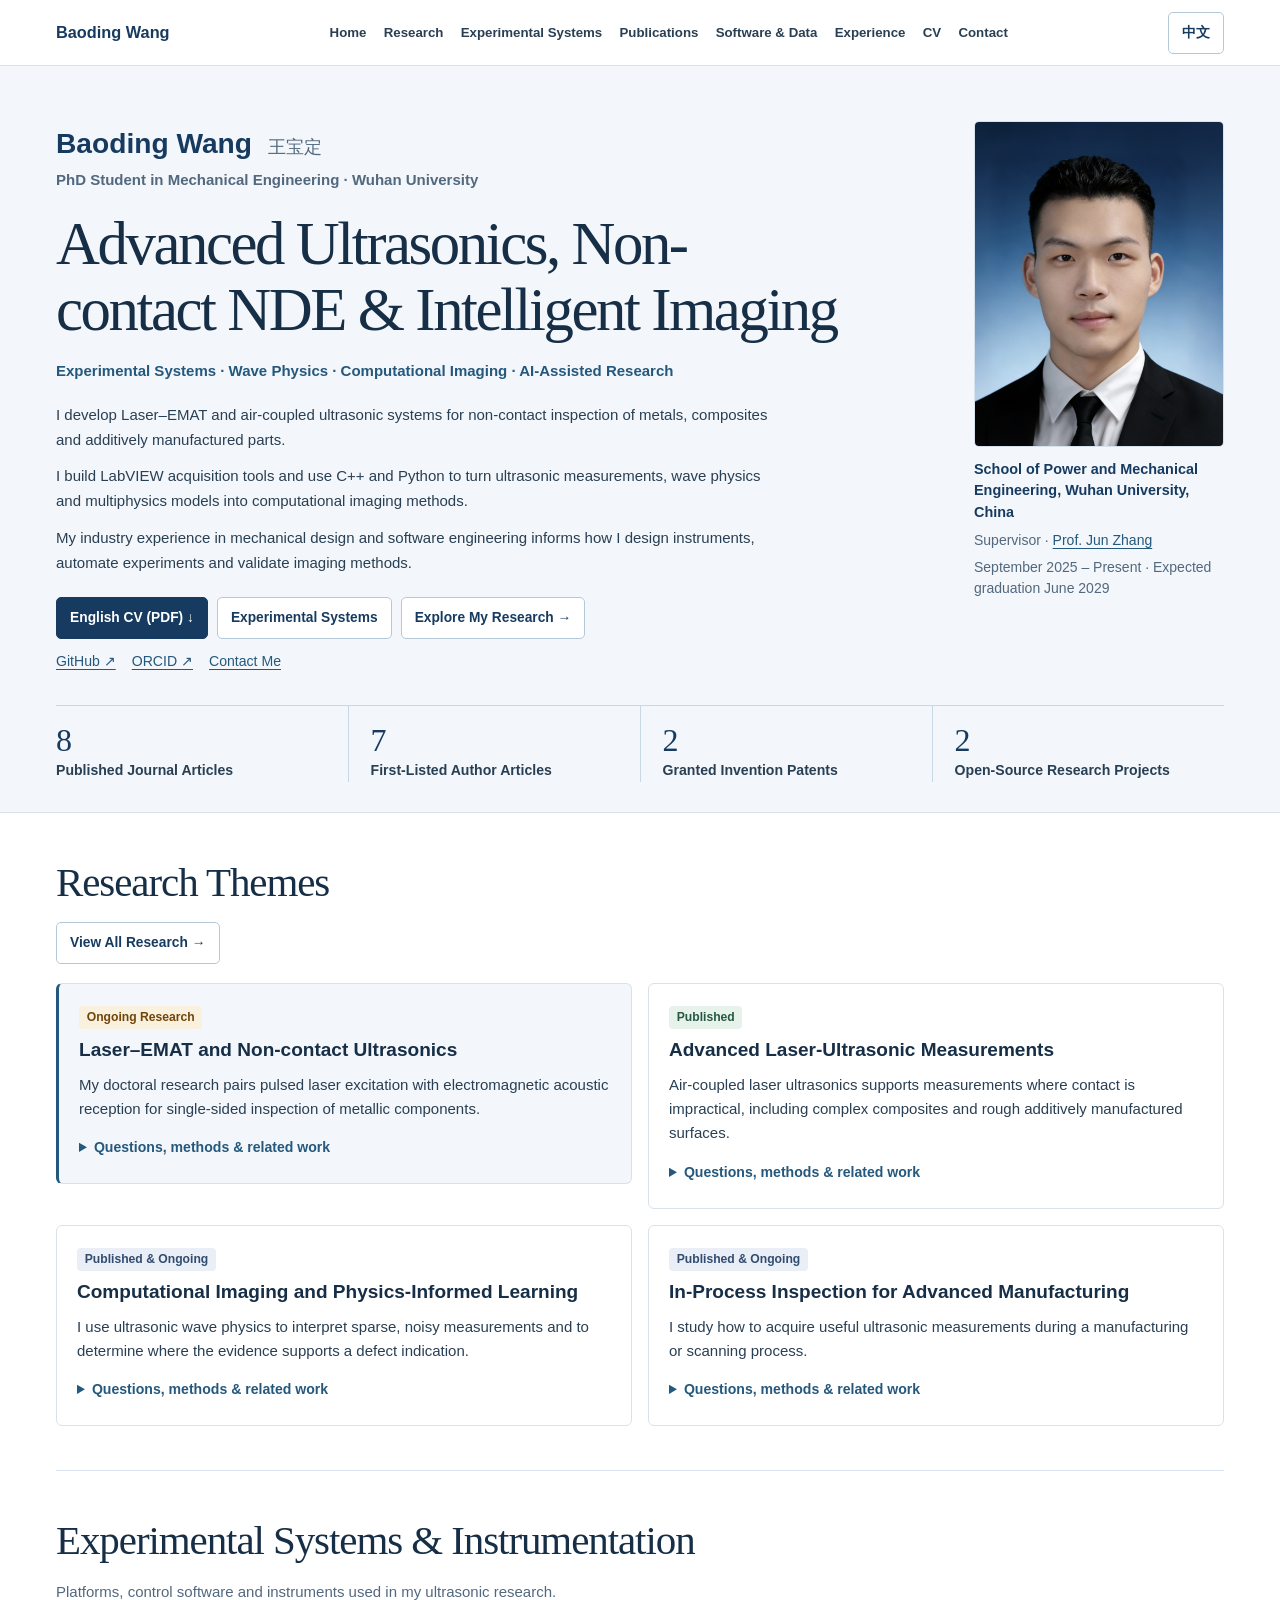
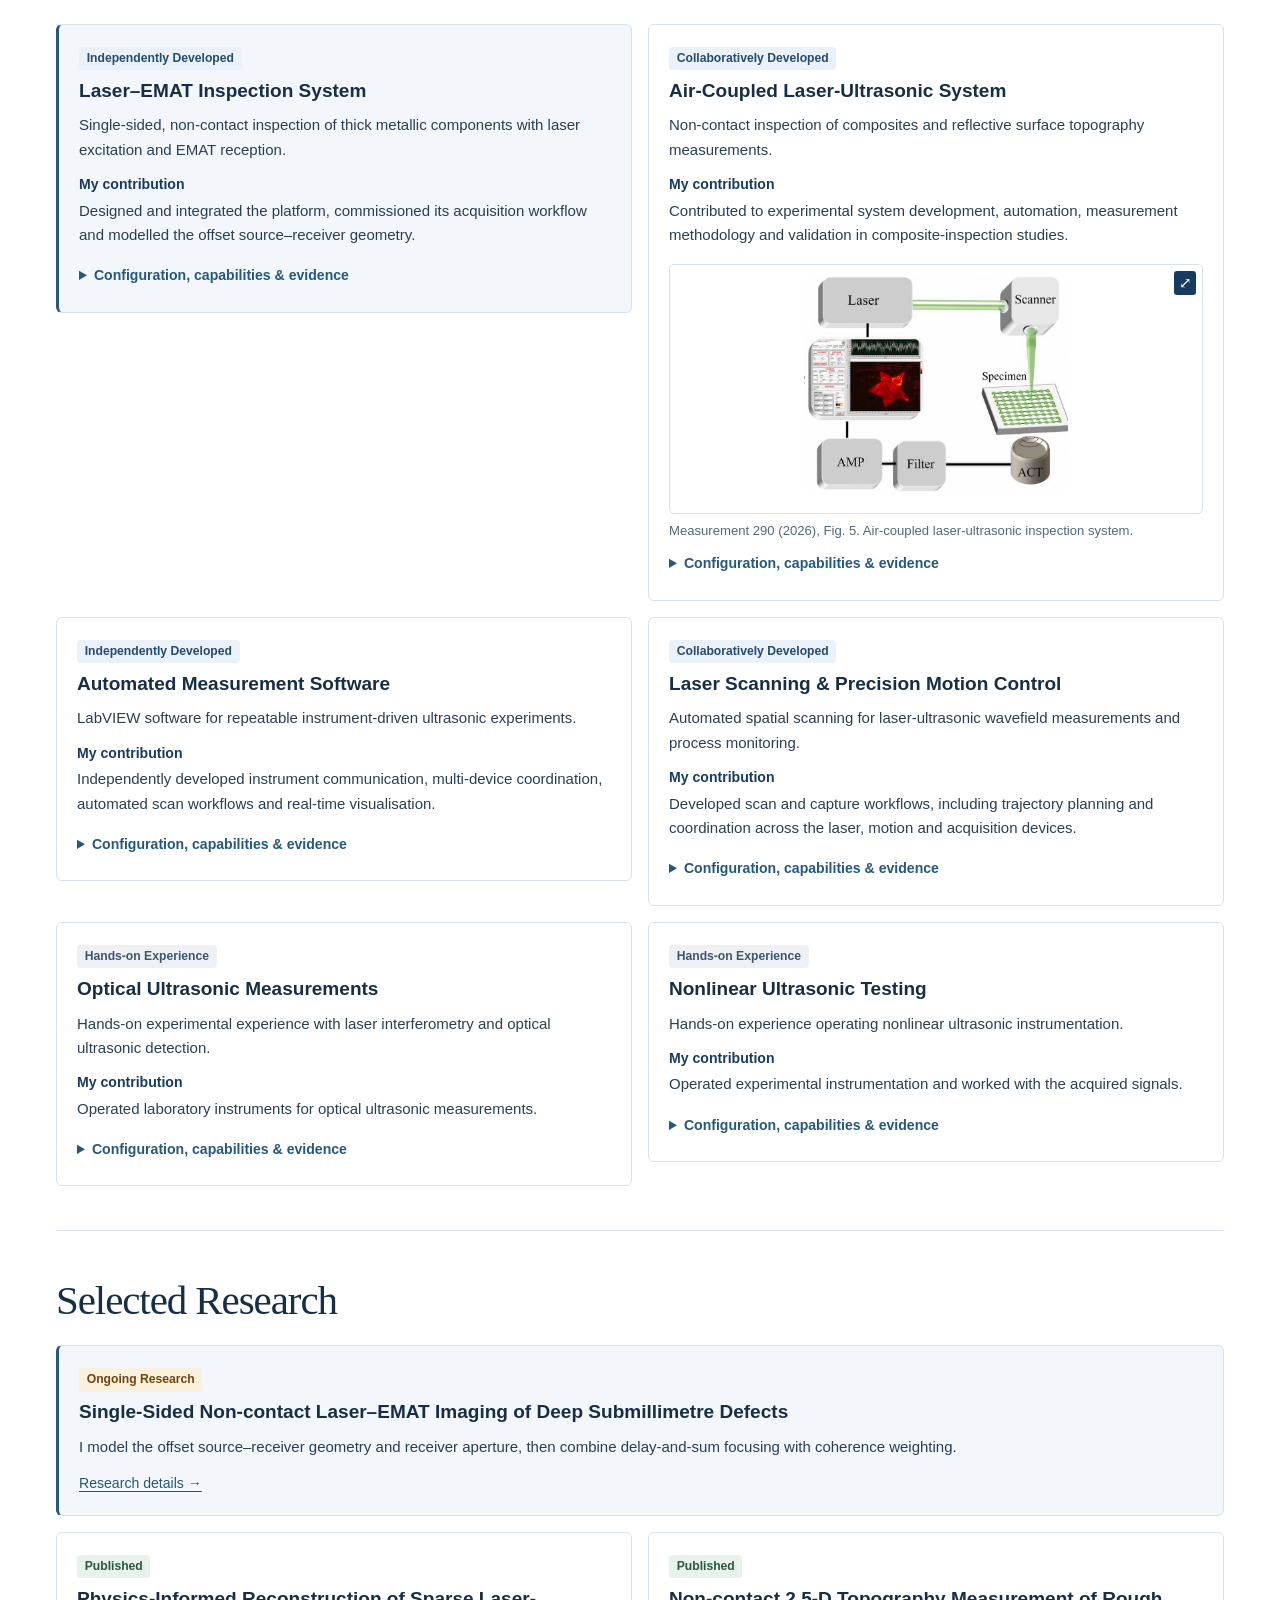
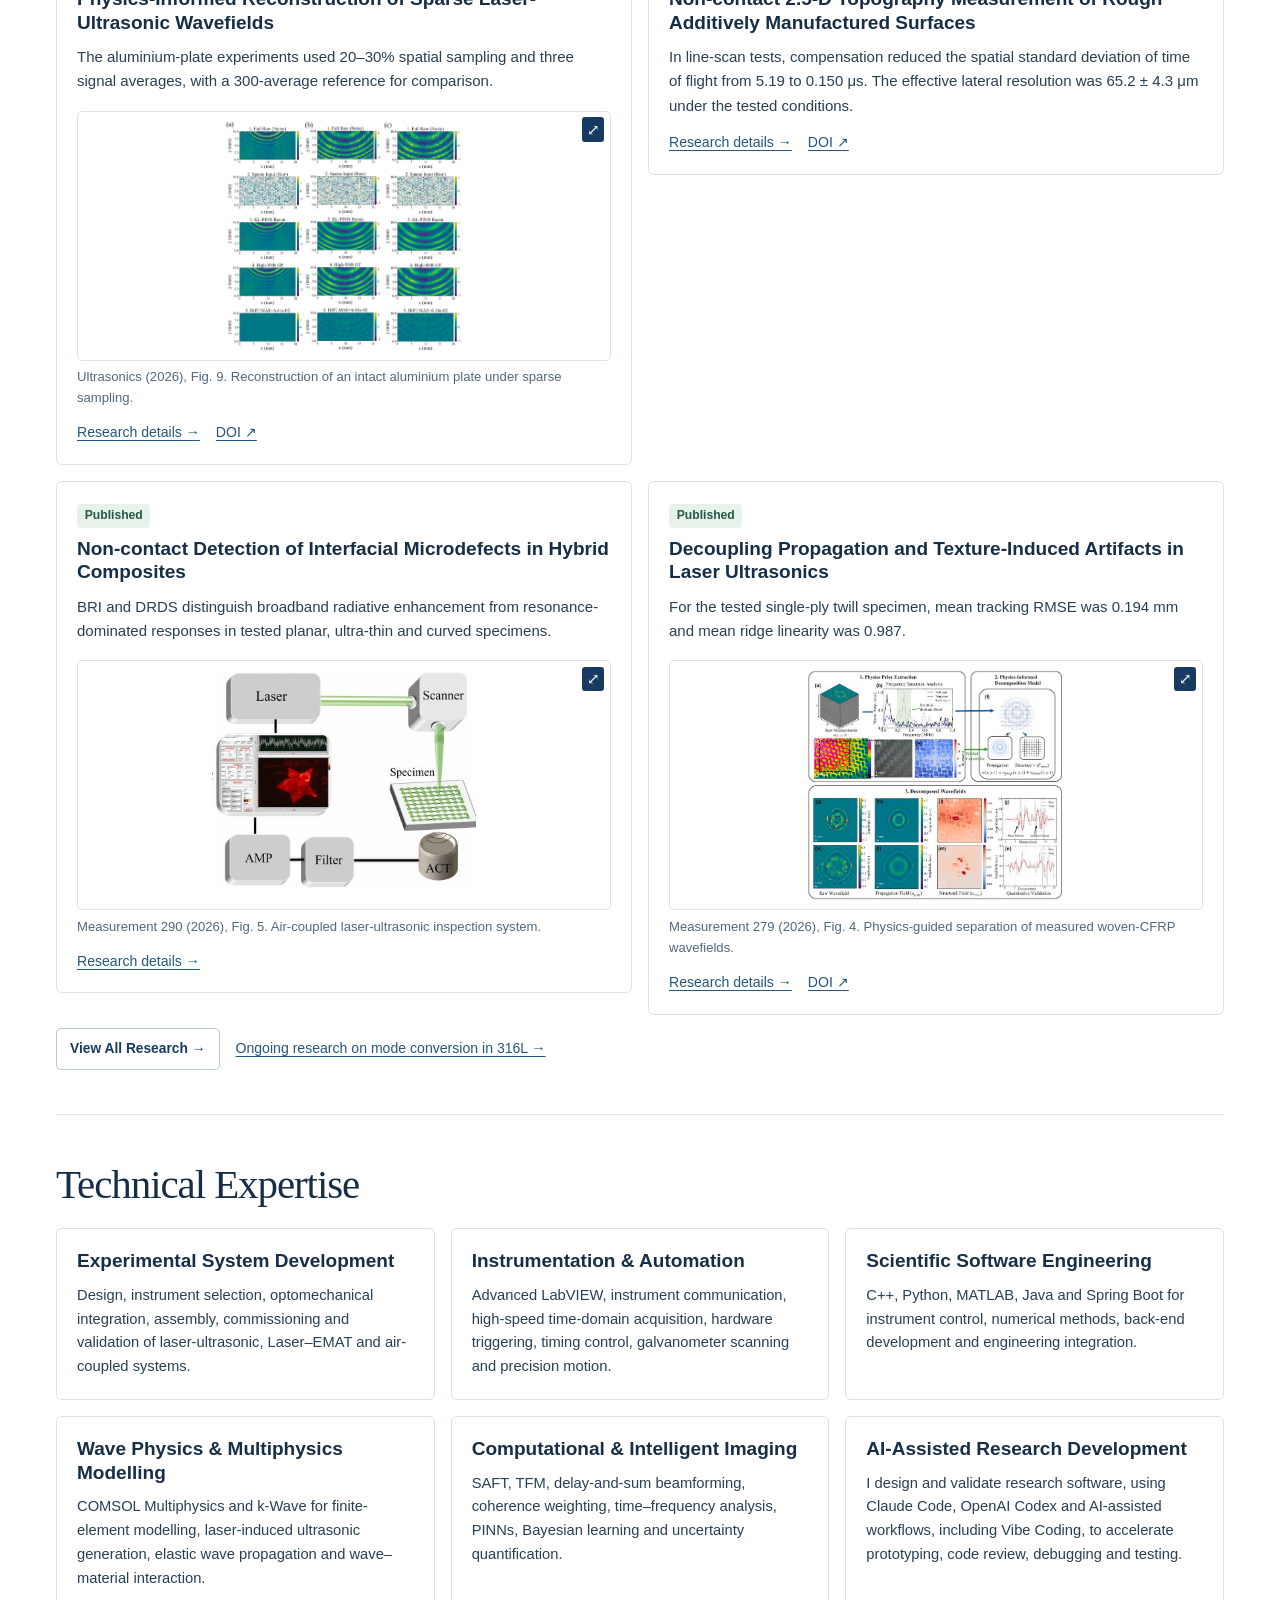
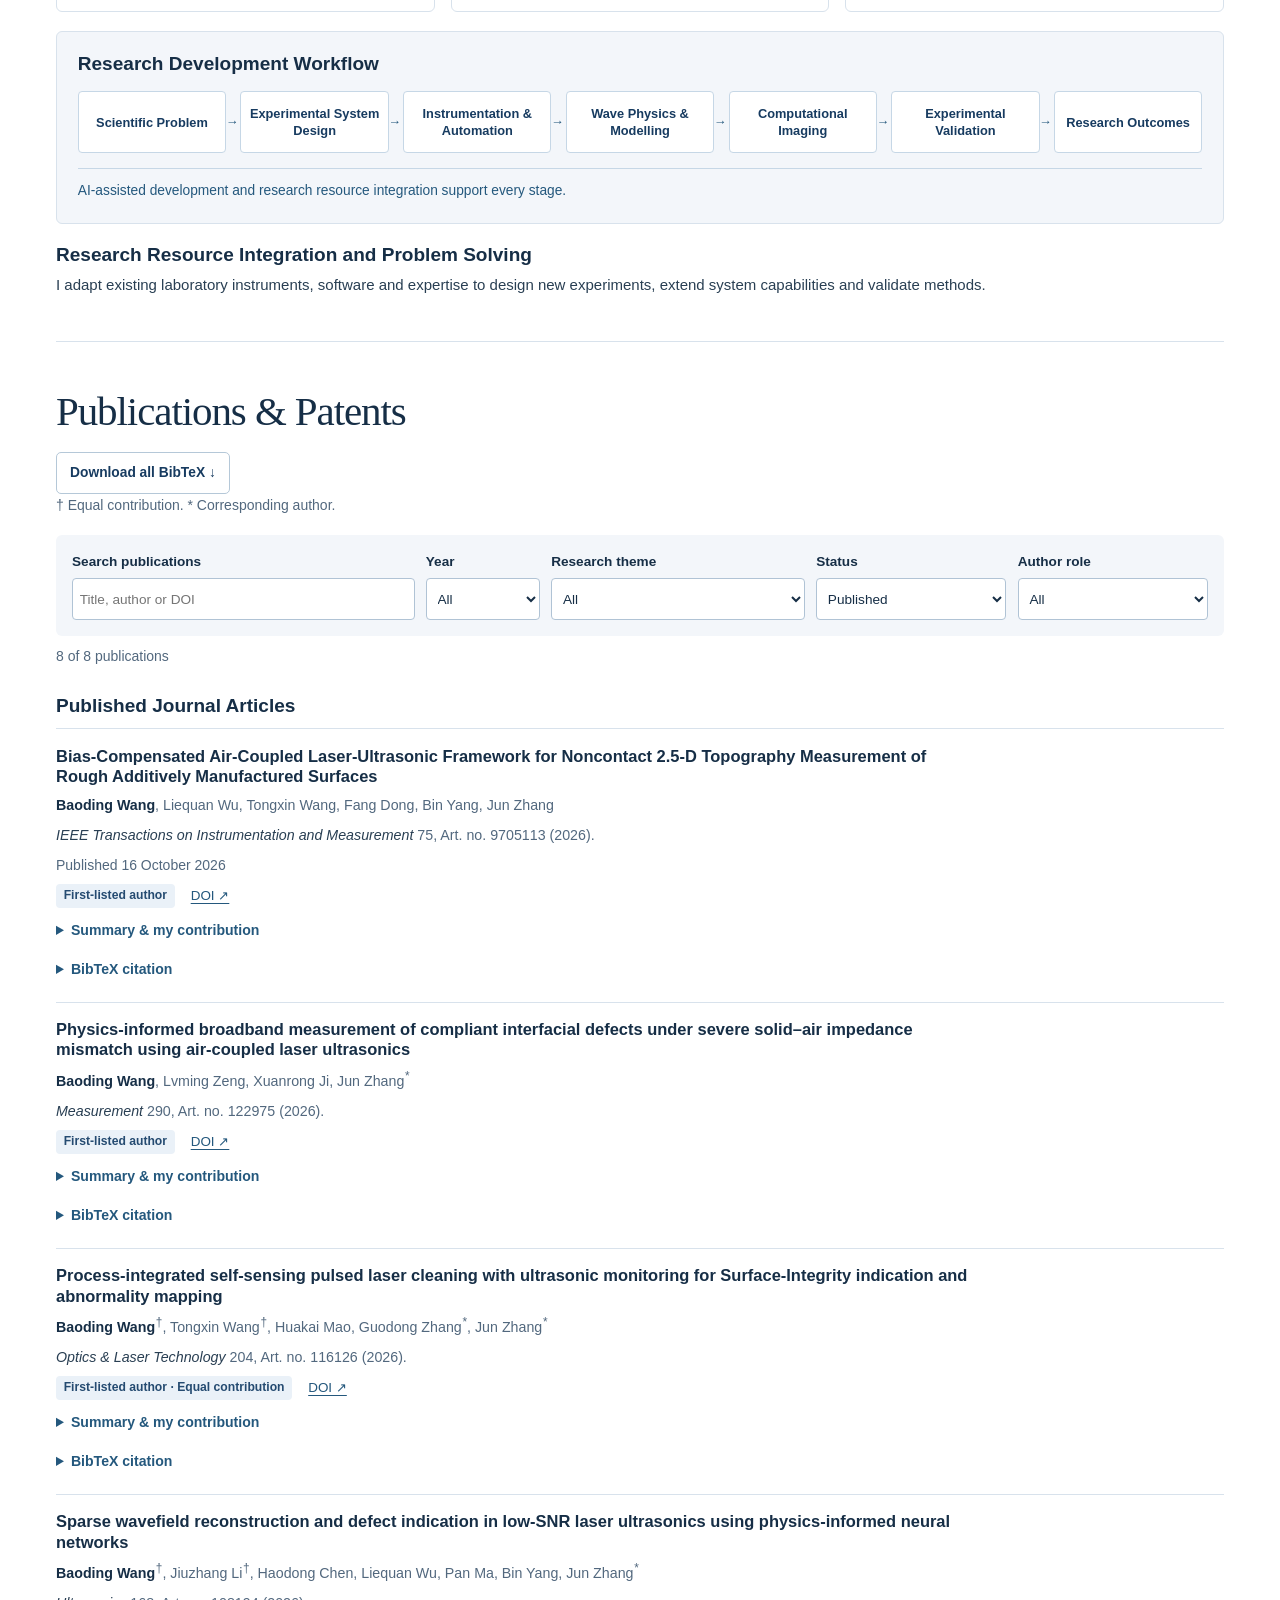
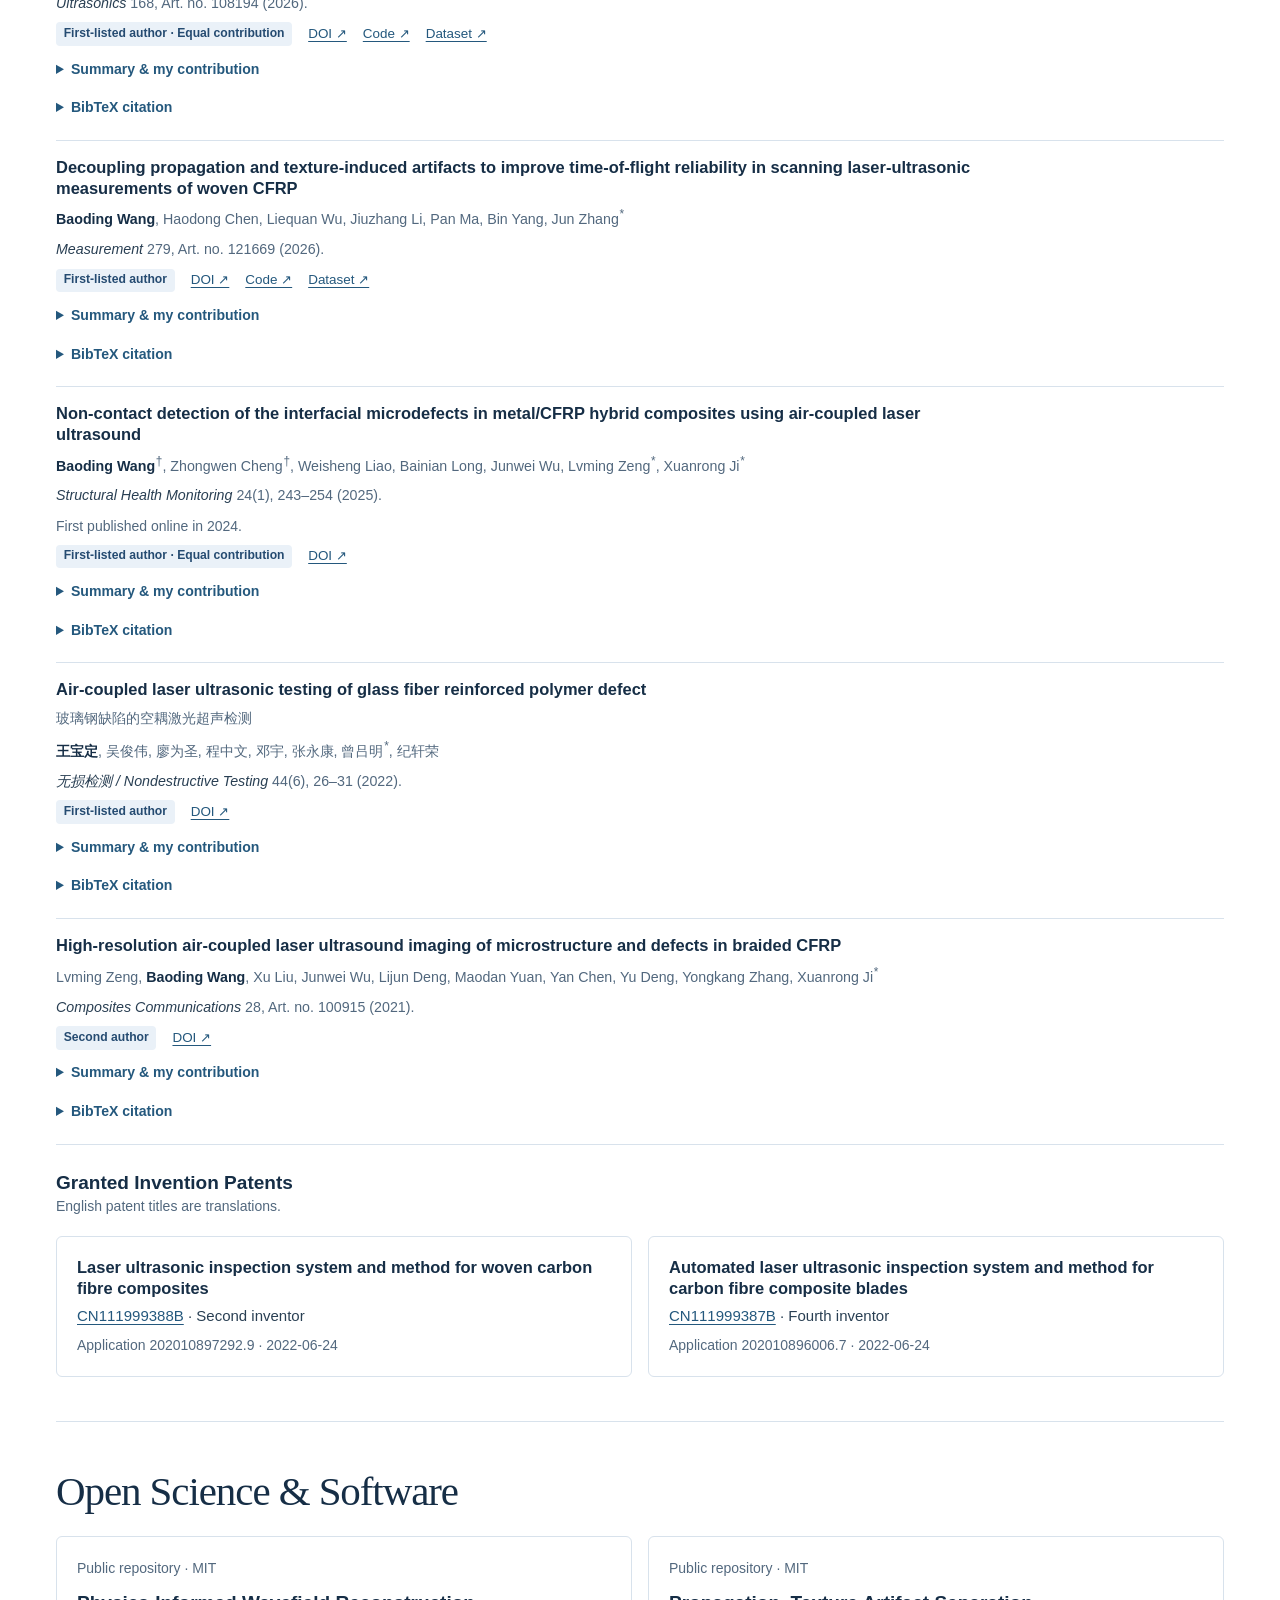
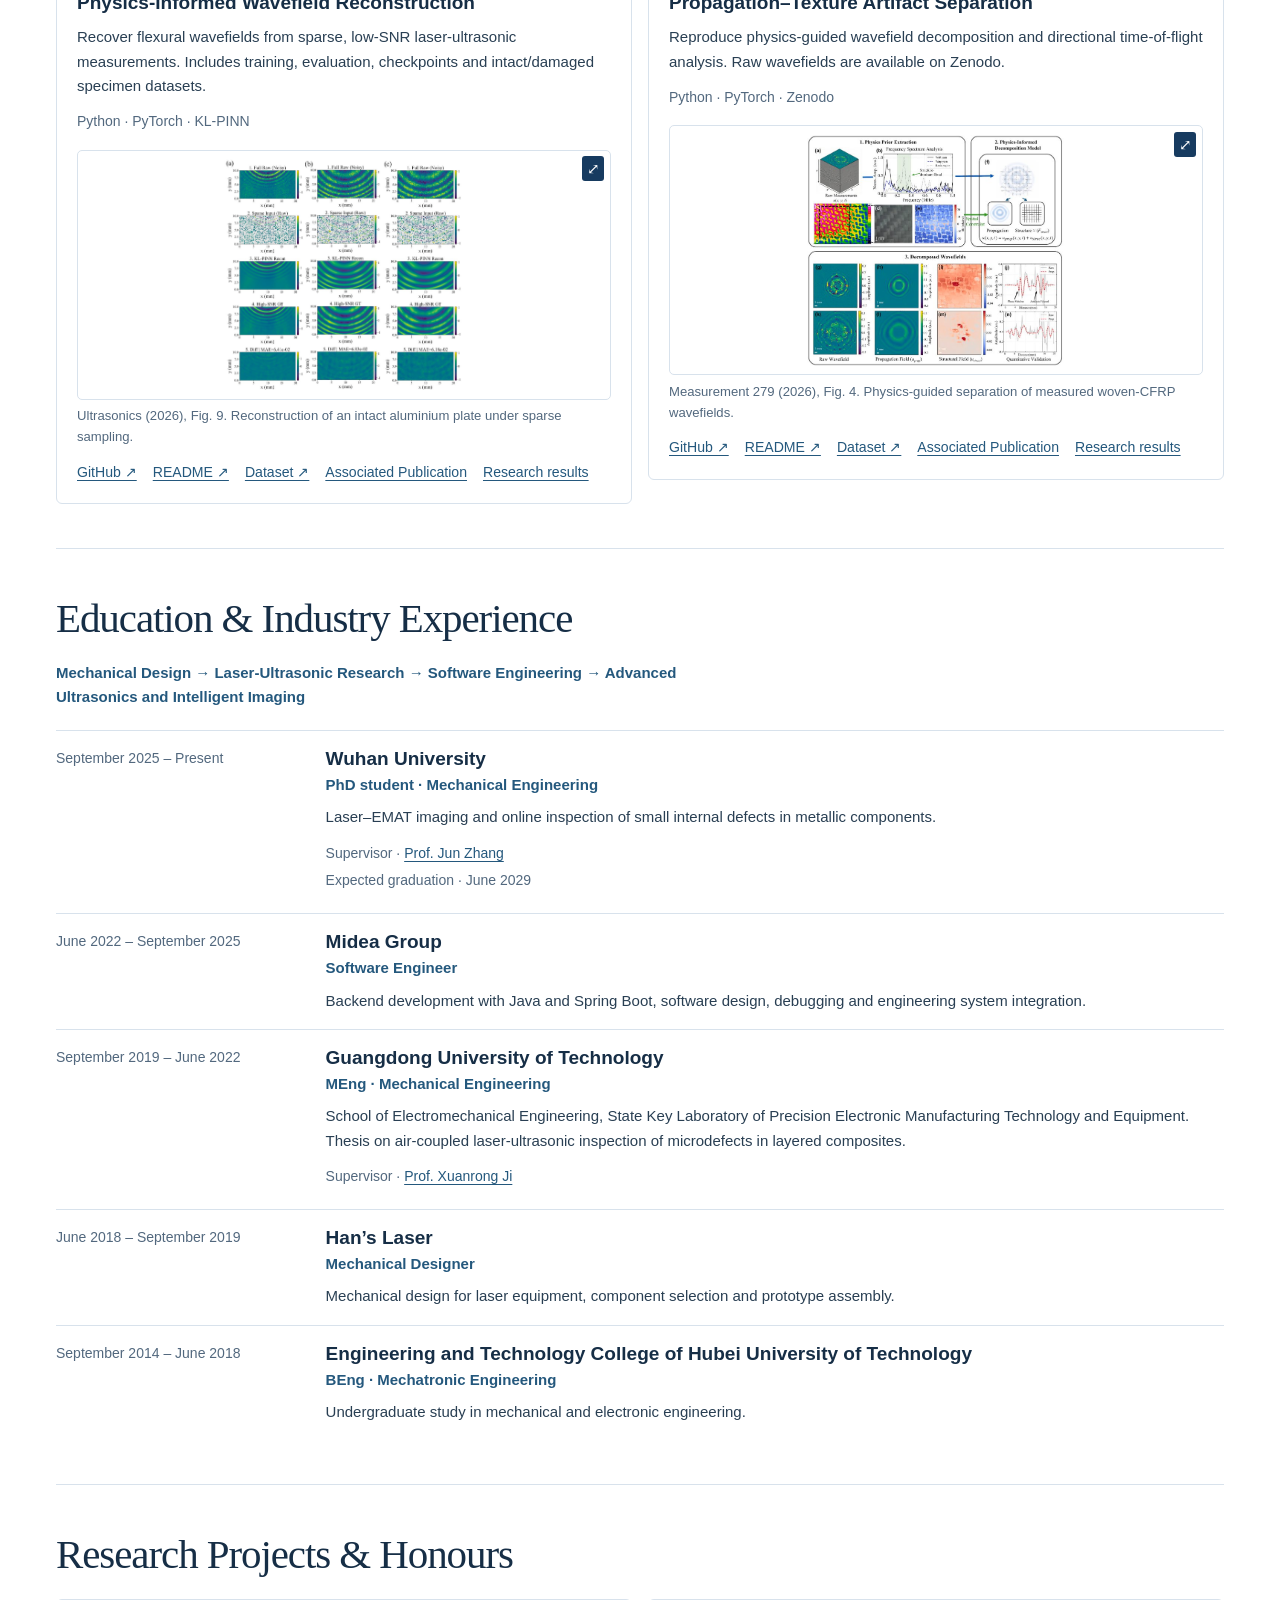
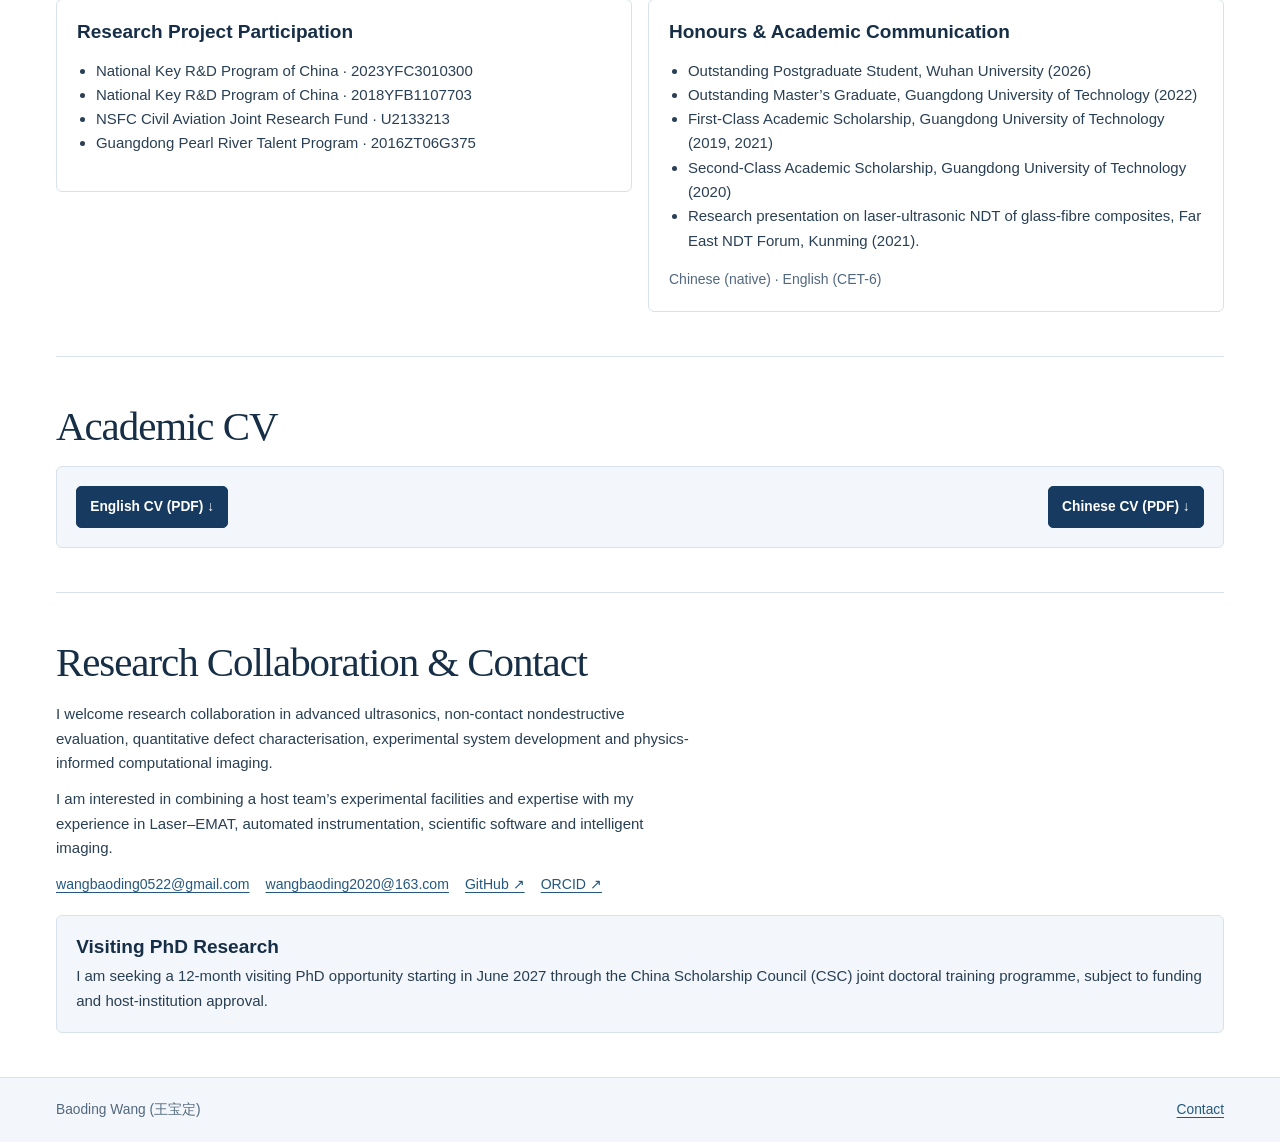
==== commit ac5b36ab: "Link the supplied English and Chinese academic CVs" ====
--- a/index.html
+++ b/index.html
@@ -39,7 +39,7 @@
             <h1 id="hero-title"><span class="en">Advanced Ultrasonics, Non-contact NDE &amp; Intelligent Imaging</span><span class="zh" lang="zh-CN">先进超声、非接触无损评价与智能成像</span></h1>
             <p class="subtitle"><span class="en">Experimental Systems · Wave Physics · Computational Imaging · AI-Assisted Research</span><span class="zh" lang="zh-CN">实验系统 · 波动物理 · 计算成像 · AI 辅助科研</span></p>
             <div class="hero-prose"><p><span class="en">I develop Laser–EMAT and air-coupled ultrasonic systems for non-contact inspection of metals, composites and additively manufactured parts.</span><span class="zh" lang="zh-CN">我研发激光–电磁超声和空耦超声系统，对金属、复合材料及增材制造构件开展非接触检测。</span></p><p><span class="en">I build LabVIEW acquisition tools and use C++ and Python to turn ultrasonic measurements, wave physics and multiphysics models into computational imaging methods.</span><span class="zh" lang="zh-CN">我开发 LabVIEW 测控工具，使用 C++ 和 Python 将超声测量、波动物理与多物理场模型转化为计算成像方法。</span></p><p><span class="en">My industry experience in mechanical design and software engineering informs how I design instruments, automate experiments and validate imaging methods.</span><span class="zh" lang="zh-CN">机械设计与软件工程的工业经历为仪器设计、实验自动化与成像方法验证提供了工程基础。</span></p></div>
-            <div class="hero-actions"><a href="Baoding_Wang_Academic_CV.pdf" class="button primary" download="Baoding_Wang_Academic_CV.pdf"><span class="en">Download Academic CV ↓</span><span class="zh" lang="zh-CN">下载学术简历 ↓</span></a><a href="#experimental-systems" class="button"><span class="en">Experimental Systems</span><span class="zh" lang="zh-CN">实验系统</span></a><a href="research.html" class="button"><span class="en">Explore My Research →</span><span class="zh" lang="zh-CN">浏览科研档案 →</span></a></div><div class="resource-links"><a href="https://github.com/wangbaoding0816" target="_blank" rel="noopener noreferrer">GitHub ↗</a><a href="https://orcid.org/0009-0000-5027-6273" target="_blank" rel="noopener noreferrer">ORCID ↗</a><a href="#contact"><span class="en">Contact Me</span><span class="zh" lang="zh-CN">与我联系</span></a></div>
+            <div class="hero-actions"><span class="en"><a href="Baoding_Wang_Academic_CV.pdf" class="button primary" download="Wuhan University_Baoding_Wang_Academic_CV.pdf"><span class="en">English CV (PDF) ↓</span><span class="zh" lang="zh-CN">下载英文简历 ↓</span></a></span><span class="zh" lang="zh-CN"><a href="Baoding_Wang_Academic_CV_ZH.pdf" class="button primary" download="武汉大学_王宝定_简历.pdf"><span class="en">Chinese CV (PDF) ↓</span><span class="zh" lang="zh-CN">下载中文简历 ↓</span></a></span><a href="#experimental-systems" class="button"><span class="en">Experimental Systems</span><span class="zh" lang="zh-CN">实验系统</span></a><a href="research.html" class="button"><span class="en">Explore My Research →</span><span class="zh" lang="zh-CN">浏览科研档案 →</span></a></div><div class="resource-links"><a href="https://github.com/wangbaoding0816" target="_blank" rel="noopener noreferrer">GitHub ↗</a><a href="https://orcid.org/0009-0000-5027-6273" target="_blank" rel="noopener noreferrer">ORCID ↗</a><a href="#contact"><span class="en">Contact Me</span><span class="zh" lang="zh-CN">与我联系</span></a></div>
           </div>
           <aside class="profile-panel">
             <img class="portrait" src="assets/images/profile/baoding-wang.jpg" width="902" height="1178" fetchpriority="high"
@@ -411,7 +411,7 @@
           <p><span class="en">Mechanical design for laser equipment, component selection and prototype assembly.</span><span class="zh" lang="zh-CN">激光设备机械设计、零部件选型及原型装配。</span></p></div></li><li class="timeline-item">
           <p class="timeline-date"><span class="en">September 2014 – June 2018</span><span class="zh" lang="zh-CN">2014.09 – 2018.06</span></p>
           <div><h3><span class="en">Engineering and Technology College of Hubei University of Technology</span><span class="zh" lang="zh-CN">湖北工业大学工程技术学院</span></h3><p class="timeline-role"><span class="en">BEng · Mechatronic Engineering</span><span class="zh" lang="zh-CN">学士 · 机械电子工程</span></p>
-          <p><span class="en">Undergraduate study in mechanical and electronic engineering.</span><span class="zh" lang="zh-CN">本科阶段学习机械与电子工程。</span></p></div></li></ol></section><section class="section" id="honors" aria-labelledby="honors-title"><h2 id="honors-title"><span class="en">Research Projects &amp; Honours</span><span class="zh" lang="zh-CN">科研项目与荣誉奖励</span></h2><div class="card-grid"><article class="card"><h3><span class="en">Research Project Participation</span><span class="zh" lang="zh-CN">参与科研项目</span></h3><ul class=""><li><span class="en">National Key R&amp;D Program of China · 2023YFC3010300</span><span class="zh" lang="zh-CN">国家重点研发计划 · 2023YFC3010300</span></li><li><span class="en">National Key R&amp;D Program of China · 2018YFB1107703</span><span class="zh" lang="zh-CN">国家重点研发计划 · 2018YFB1107703</span></li><li><span class="en">NSFC Civil Aviation Joint Research Fund · U2133213</span><span class="zh" lang="zh-CN">国家自然科学基金民航联合研究基金 · U2133213</span></li><li><span class="en">Guangdong Pearl River Talent Program · 2016ZT06G375</span><span class="zh" lang="zh-CN">广东省珠江人才计划 · 2016ZT06G375</span></li></ul></article><article class="card"><h3><span class="en">Honours &amp; Academic Communication</span><span class="zh" lang="zh-CN">荣誉与学术交流</span></h3><ul class=""><li><span class="en">Outstanding Postgraduate Student, Wuhan University (2026)</span><span class="zh" lang="zh-CN">武汉大学优秀研究生（2026）</span></li><li><span class="en">Outstanding Master’s Graduate, Guangdong University of Technology (2022)</span><span class="zh" lang="zh-CN">广东工业大学优秀毕业研究生（2022）</span></li><li><span class="en">First-Class Academic Scholarship, Guangdong University of Technology (2019, 2021)</span><span class="zh" lang="zh-CN">广东工业大学学业一等奖学金（2019、2021）</span></li><li><span class="en">Second-Class Academic Scholarship, Guangdong University of Technology (2020)</span><span class="zh" lang="zh-CN">广东工业大学学业二等奖学金（2020）</span></li><li><span class="en">Research presentation on laser-ultrasonic NDT of glass-fibre composites, Far East NDT Forum, Kunming (2021).</span><span class="zh" lang="zh-CN">昆明远东无损检测新技术论坛学术报告（2021），主题为玻璃纤维复合材料的激光超声无损检测。</span></li></ul><p class="muted"><span class="en">Chinese (native) · English (CET-6)</span><span class="zh" lang="zh-CN">中文（母语）· 英语（大学英语六级 CET-6）</span></p></article></div></section><section class="section" id="cv" aria-labelledby="cv-title"><h2 id="cv-title"><span class="en">Academic CV</span><span class="zh" lang="zh-CN">学术简历</span></h2><div class="cv-panel"><div><p><span class="en">Public academic CV · English PDF</span><span class="zh" lang="zh-CN">公开版学术简历 · 英文 PDF</span></p><p class="muted"><span class="en">Updated</span><span class="zh" lang="zh-CN">更新于</span> <time datetime="2026-11-27"><span class="en">November 27, 2026</span><span class="zh" lang="zh-CN">2026 年 11 月 27 日</span></time></p></div><a href="Baoding_Wang_Academic_CV.pdf" class="button primary" download="Baoding_Wang_Academic_CV.pdf"><span class="en">Download Academic CV ↓</span><span class="zh" lang="zh-CN">下载学术简历 ↓</span></a></div></section><section class="section" id="contact" aria-labelledby="contact-title"><h2 id="contact-title"><span class="en">Research Collaboration &amp; Contact</span><span class="zh" lang="zh-CN">科研合作与联系方式</span></h2><p><span class="en">I welcome research collaboration in advanced ultrasonics, non-contact nondestructive evaluation, quantitative defect characterisation, experimental system development and physics-informed computational imaging.</span><span class="zh" lang="zh-CN">欢迎就先进超声、非接触无损评价、缺陷定量表征、实验系统研发及物理信息计算成像开展合作。</span></p><p><span class="en">I am interested in combining a host team’s experimental facilities and expertise with my experience in Laser–EMAT, automated instrumentation, scientific software and intelligent imaging.</span><span class="zh" lang="zh-CN">希望将合作团队的实验设施与科研积累，同我在 Laser–EMAT、自动化测控、科研软件和智能成像方面的经验结合。</span></p><div class="resource-links"><a href="mailto:wangbaoding0522@gmail.com">wangbaoding0522@gmail.com</a><a href="mailto:wangbaoding2020@163.com">wangbaoding2020@163.com</a><a href="https://github.com/wangbaoding0816" target="_blank" rel="noopener noreferrer">GitHub ↗</a><a href="https://orcid.org/0009-0000-5027-6273" target="_blank" rel="noopener noreferrer">ORCID ↗</a></div><aside class="csc">
+          <p><span class="en">Undergraduate study in mechanical and electronic engineering.</span><span class="zh" lang="zh-CN">本科阶段学习机械与电子工程。</span></p></div></li></ol></section><section class="section" id="honors" aria-labelledby="honors-title"><h2 id="honors-title"><span class="en">Research Projects &amp; Honours</span><span class="zh" lang="zh-CN">科研项目与荣誉奖励</span></h2><div class="card-grid"><article class="card"><h3><span class="en">Research Project Participation</span><span class="zh" lang="zh-CN">参与科研项目</span></h3><ul class=""><li><span class="en">National Key R&amp;D Program of China · 2023YFC3010300</span><span class="zh" lang="zh-CN">国家重点研发计划 · 2023YFC3010300</span></li><li><span class="en">National Key R&amp;D Program of China · 2018YFB1107703</span><span class="zh" lang="zh-CN">国家重点研发计划 · 2018YFB1107703</span></li><li><span class="en">NSFC Civil Aviation Joint Research Fund · U2133213</span><span class="zh" lang="zh-CN">国家自然科学基金民航联合研究基金 · U2133213</span></li><li><span class="en">Guangdong Pearl River Talent Program · 2016ZT06G375</span><span class="zh" lang="zh-CN">广东省珠江人才计划 · 2016ZT06G375</span></li></ul></article><article class="card"><h3><span class="en">Honours &amp; Academic Communication</span><span class="zh" lang="zh-CN">荣誉与学术交流</span></h3><ul class=""><li><span class="en">Outstanding Postgraduate Student, Wuhan University (2026)</span><span class="zh" lang="zh-CN">武汉大学优秀研究生（2026）</span></li><li><span class="en">Outstanding Master’s Graduate, Guangdong University of Technology (2022)</span><span class="zh" lang="zh-CN">广东工业大学优秀毕业研究生（2022）</span></li><li><span class="en">First-Class Academic Scholarship, Guangdong University of Technology (2019, 2021)</span><span class="zh" lang="zh-CN">广东工业大学学业一等奖学金（2019、2021）</span></li><li><span class="en">Second-Class Academic Scholarship, Guangdong University of Technology (2020)</span><span class="zh" lang="zh-CN">广东工业大学学业二等奖学金（2020）</span></li><li><span class="en">Research presentation on laser-ultrasonic NDT of glass-fibre composites, Far East NDT Forum, Kunming (2021).</span><span class="zh" lang="zh-CN">昆明远东无损检测新技术论坛学术报告（2021），主题为玻璃纤维复合材料的激光超声无损检测。</span></li></ul><p class="muted"><span class="en">Chinese (native) · English (CET-6)</span><span class="zh" lang="zh-CN">中文（母语）· 英语（大学英语六级 CET-6）</span></p></article></div></section><section class="section" id="cv" aria-labelledby="cv-title"><h2 id="cv-title"><span class="en">Academic CV</span><span class="zh" lang="zh-CN">学术简历</span></h2><div class="cv-panel"><a href="Baoding_Wang_Academic_CV.pdf" class="button primary" download="Wuhan University_Baoding_Wang_Academic_CV.pdf"><span class="en">English CV (PDF) ↓</span><span class="zh" lang="zh-CN">下载英文简历 ↓</span></a><a href="Baoding_Wang_Academic_CV_ZH.pdf" class="button primary" download="武汉大学_王宝定_简历.pdf"><span class="en">Chinese CV (PDF) ↓</span><span class="zh" lang="zh-CN">下载中文简历 ↓</span></a></div></section><section class="section" id="contact" aria-labelledby="contact-title"><h2 id="contact-title"><span class="en">Research Collaboration &amp; Contact</span><span class="zh" lang="zh-CN">科研合作与联系方式</span></h2><p><span class="en">I welcome research collaboration in advanced ultrasonics, non-contact nondestructive evaluation, quantitative defect characterisation, experimental system development and physics-informed computational imaging.</span><span class="zh" lang="zh-CN">欢迎就先进超声、非接触无损评价、缺陷定量表征、实验系统研发及物理信息计算成像开展合作。</span></p><p><span class="en">I am interested in combining a host team’s experimental facilities and expertise with my experience in Laser–EMAT, automated instrumentation, scientific software and intelligent imaging.</span><span class="zh" lang="zh-CN">希望将合作团队的实验设施与科研积累，同我在 Laser–EMAT、自动化测控、科研软件和智能成像方面的经验结合。</span></p><div class="resource-links"><a href="mailto:wangbaoding0522@gmail.com">wangbaoding0522@gmail.com</a><a href="mailto:wangbaoding2020@163.com">wangbaoding2020@163.com</a><a href="https://github.com/wangbaoding0816" target="_blank" rel="noopener noreferrer">GitHub ↗</a><a href="https://orcid.org/0009-0000-5027-6273" target="_blank" rel="noopener noreferrer">ORCID ↗</a></div><aside class="csc">
           <h3><span class="en">Visiting PhD Research</span><span class="zh" lang="zh-CN">博士联合培养访问研究</span></h3>
           <p><span class="en">I am seeking a 12-month visiting PhD opportunity starting in June 2027 through the China Scholarship Council (CSC) joint doctoral training programme, subject to funding and host-institution approval.</span><span class="zh" lang="zh-CN">我正在准备国家留学基金委（CSC）联合培养博士项目，计划于2027 年 6 月开始为期 12 个月的访问研究，具体安排以资助及外方院校批准为准。</span></p>
         </aside></section></div></main>
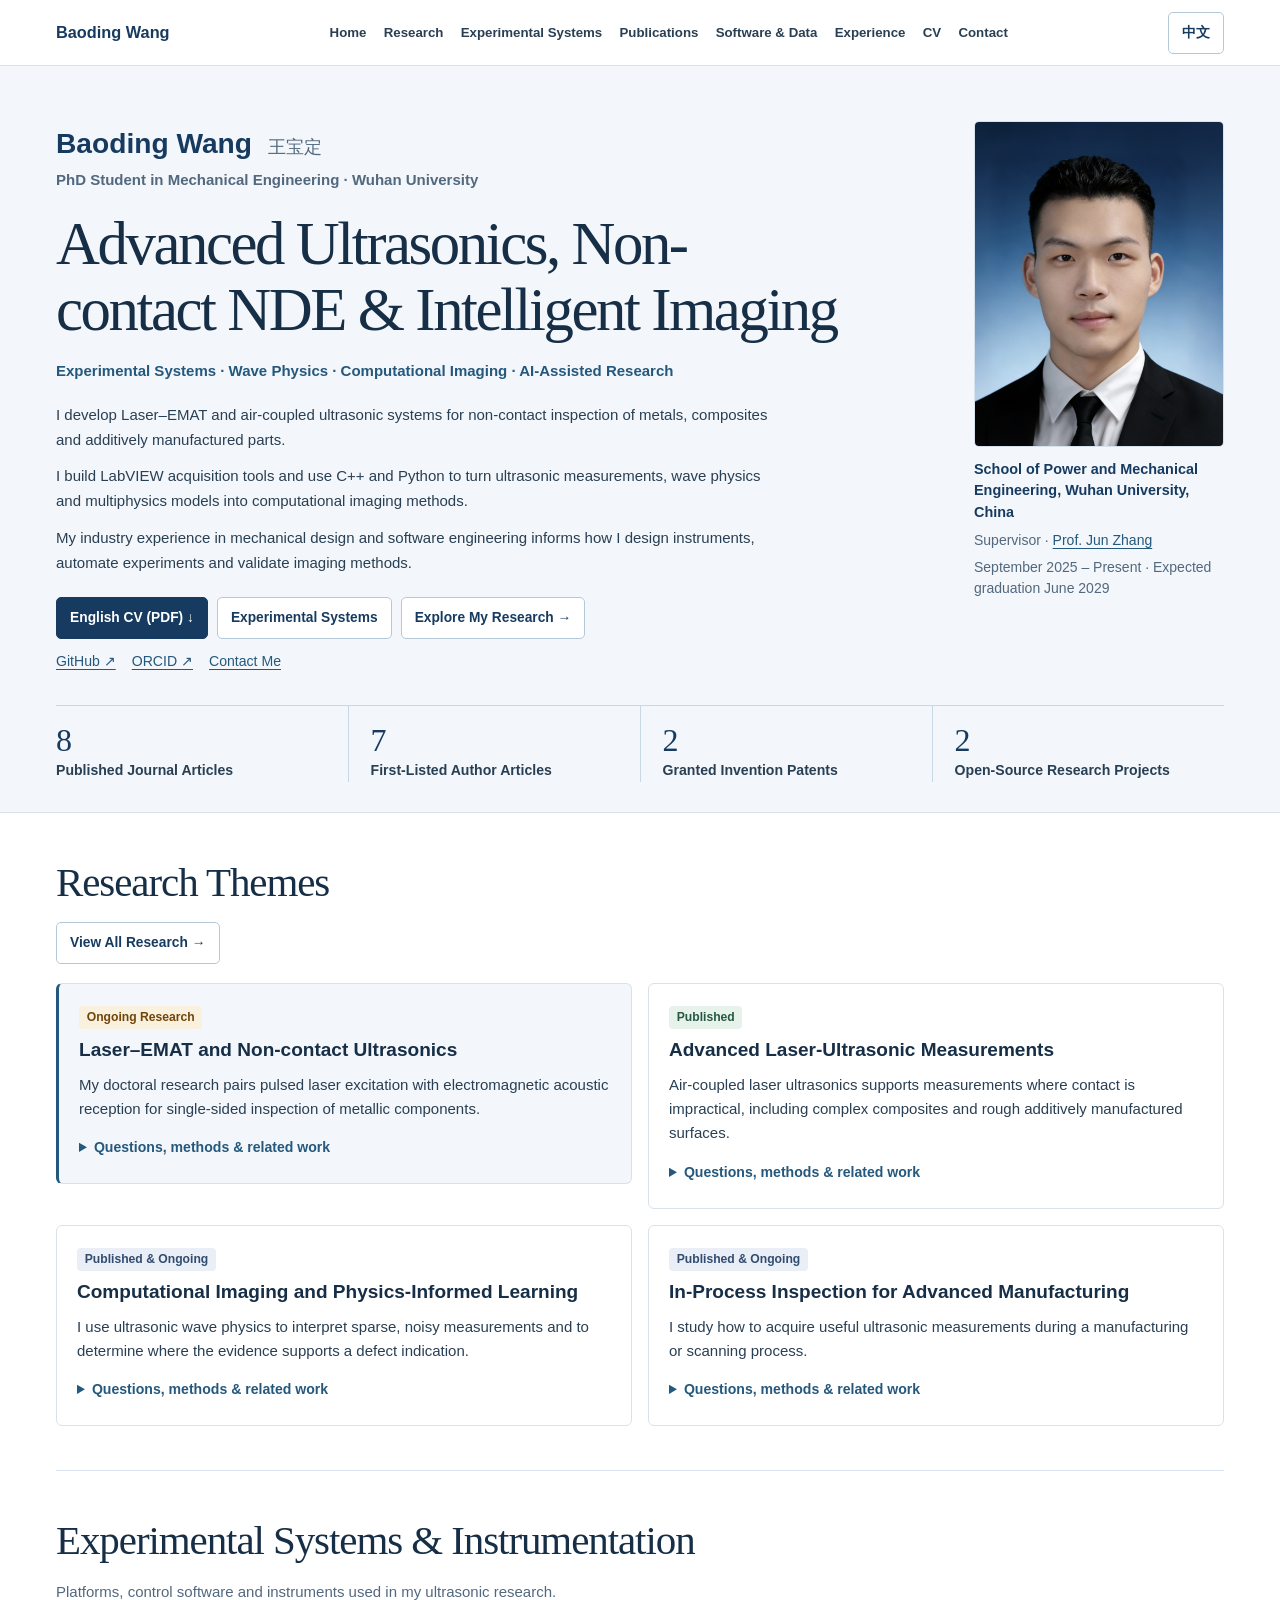
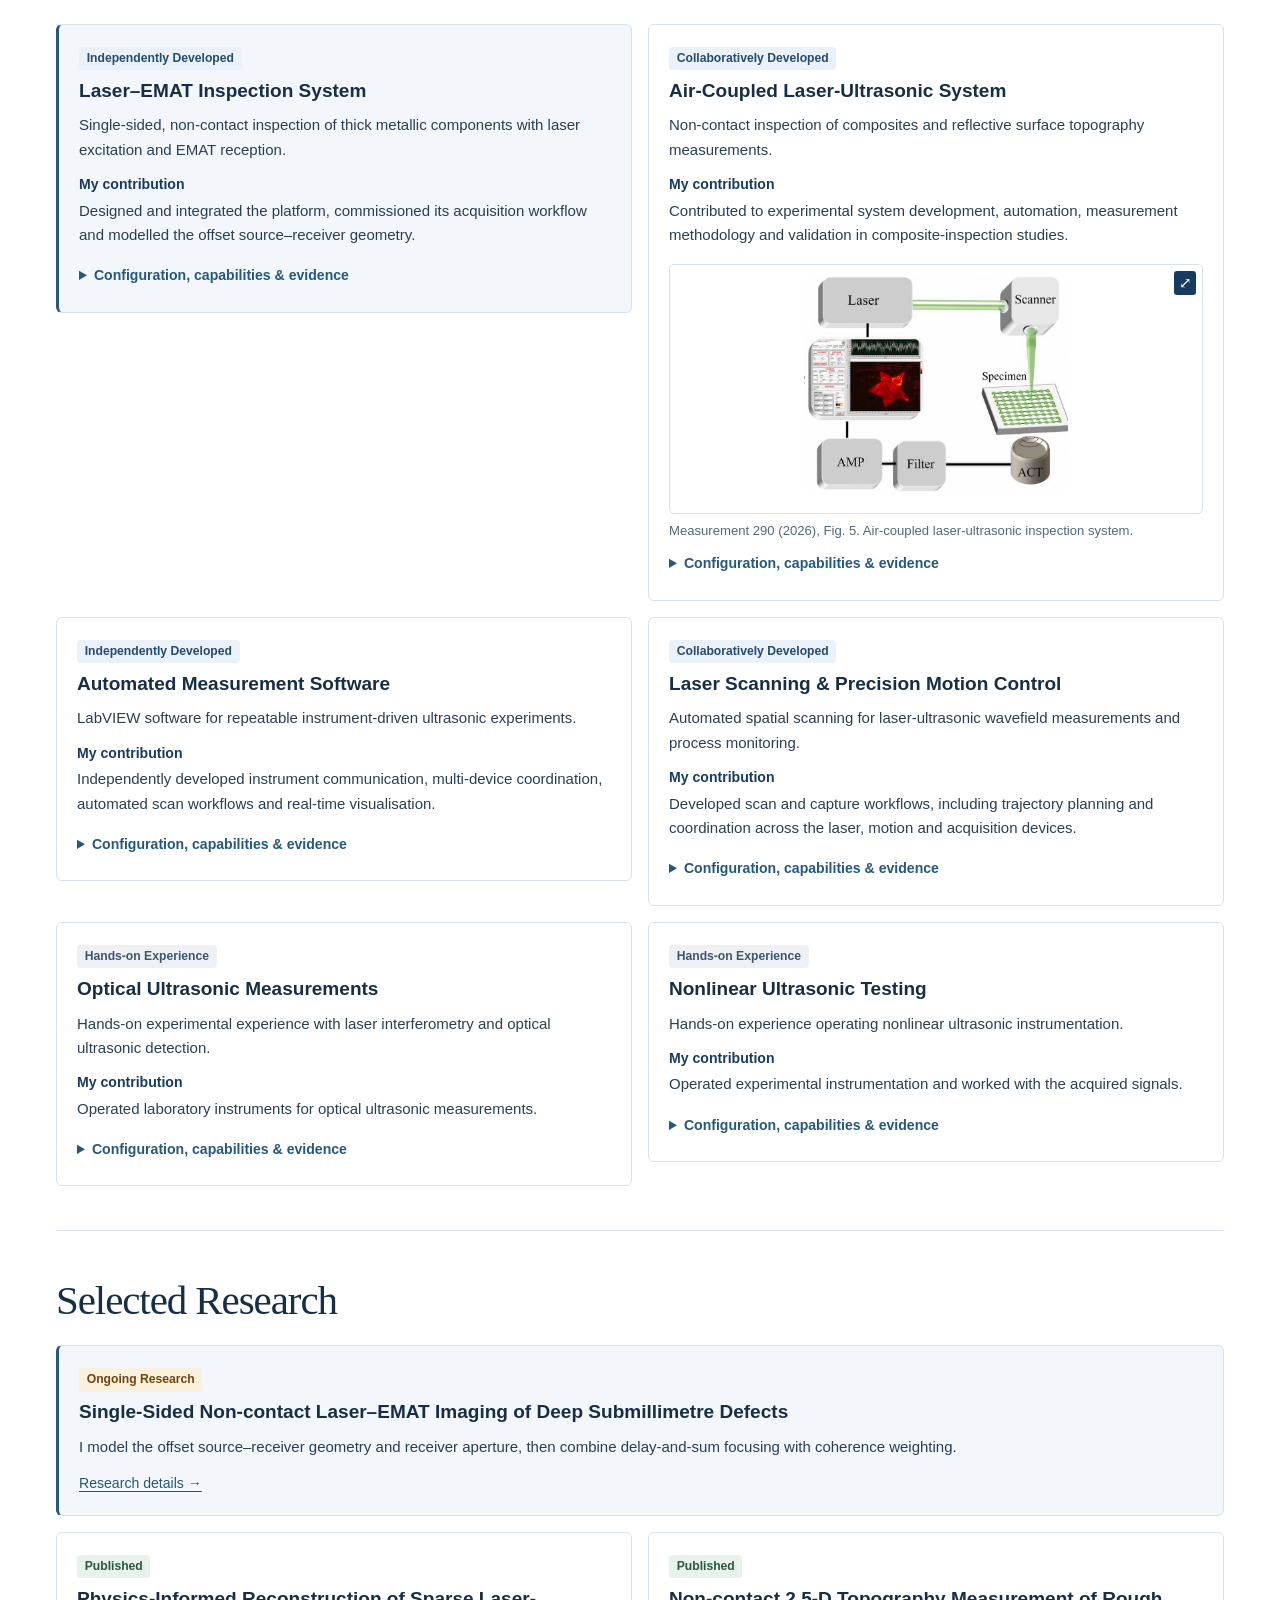
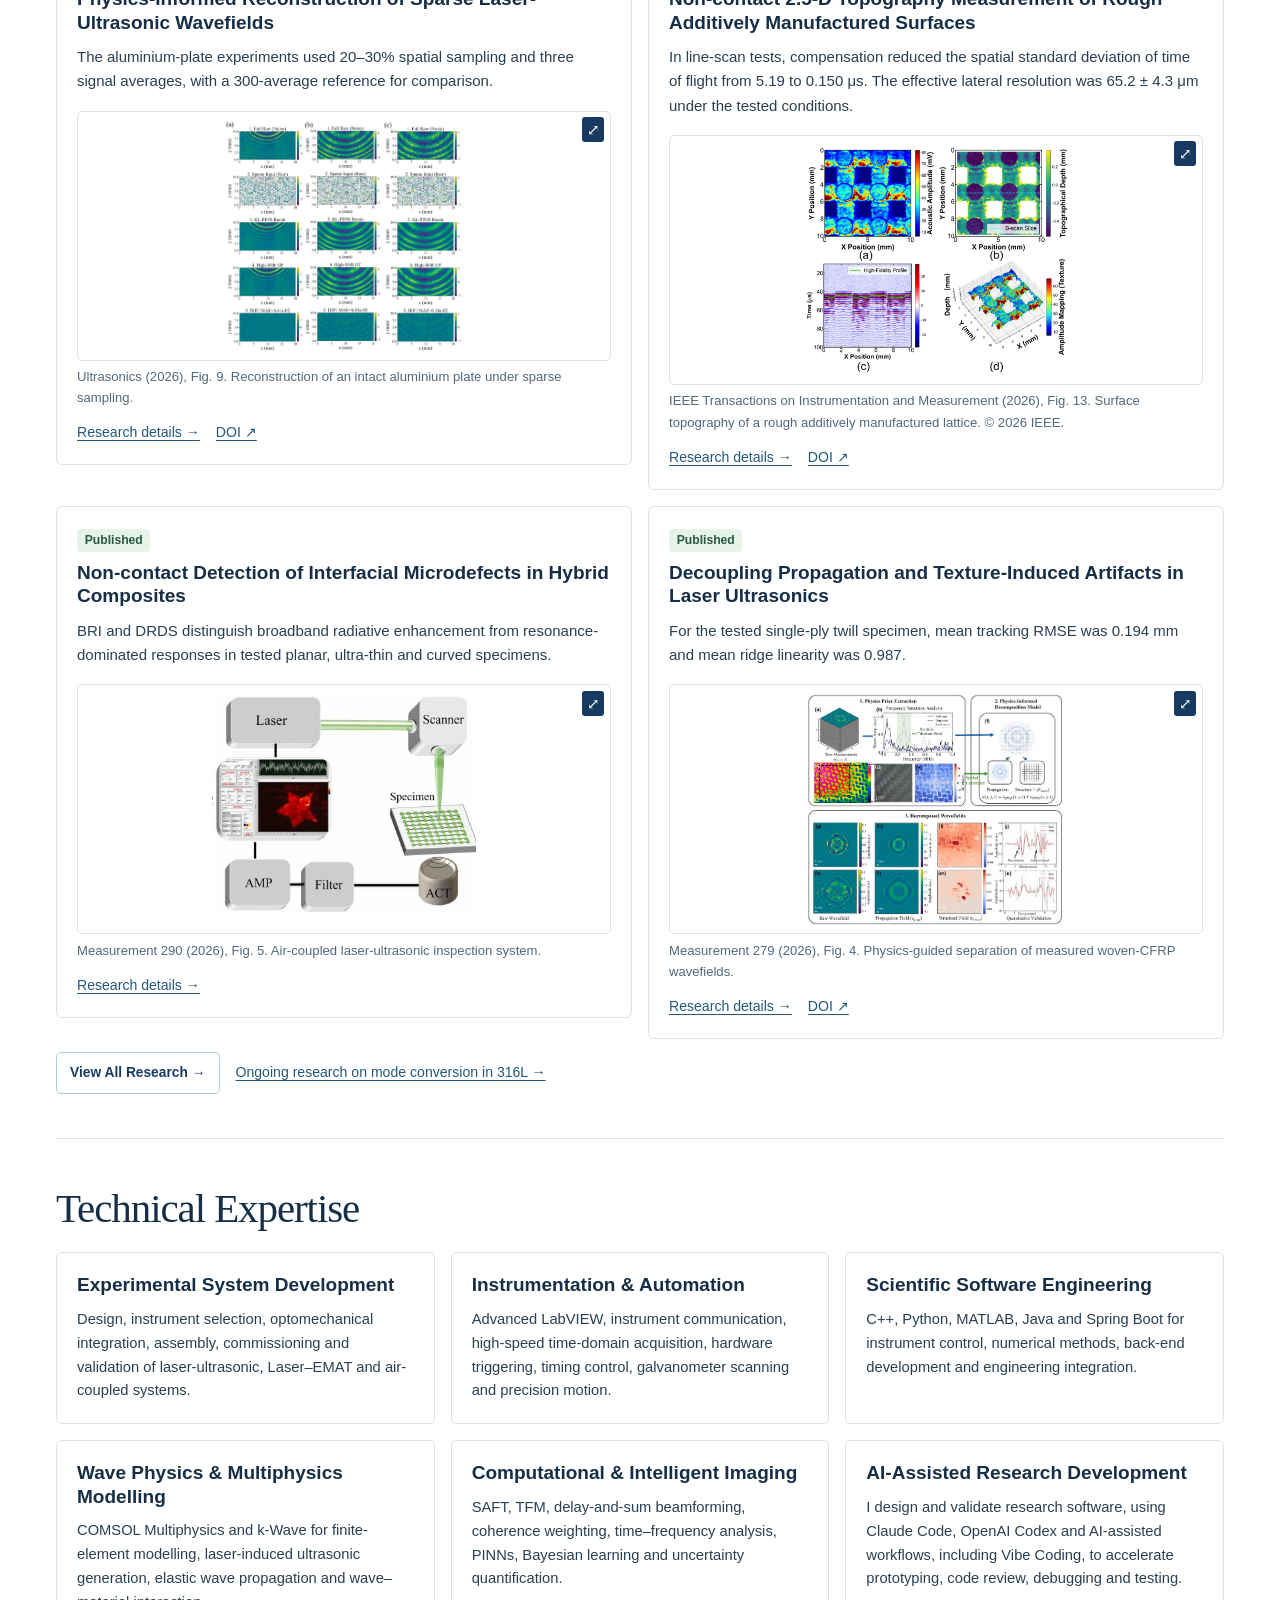
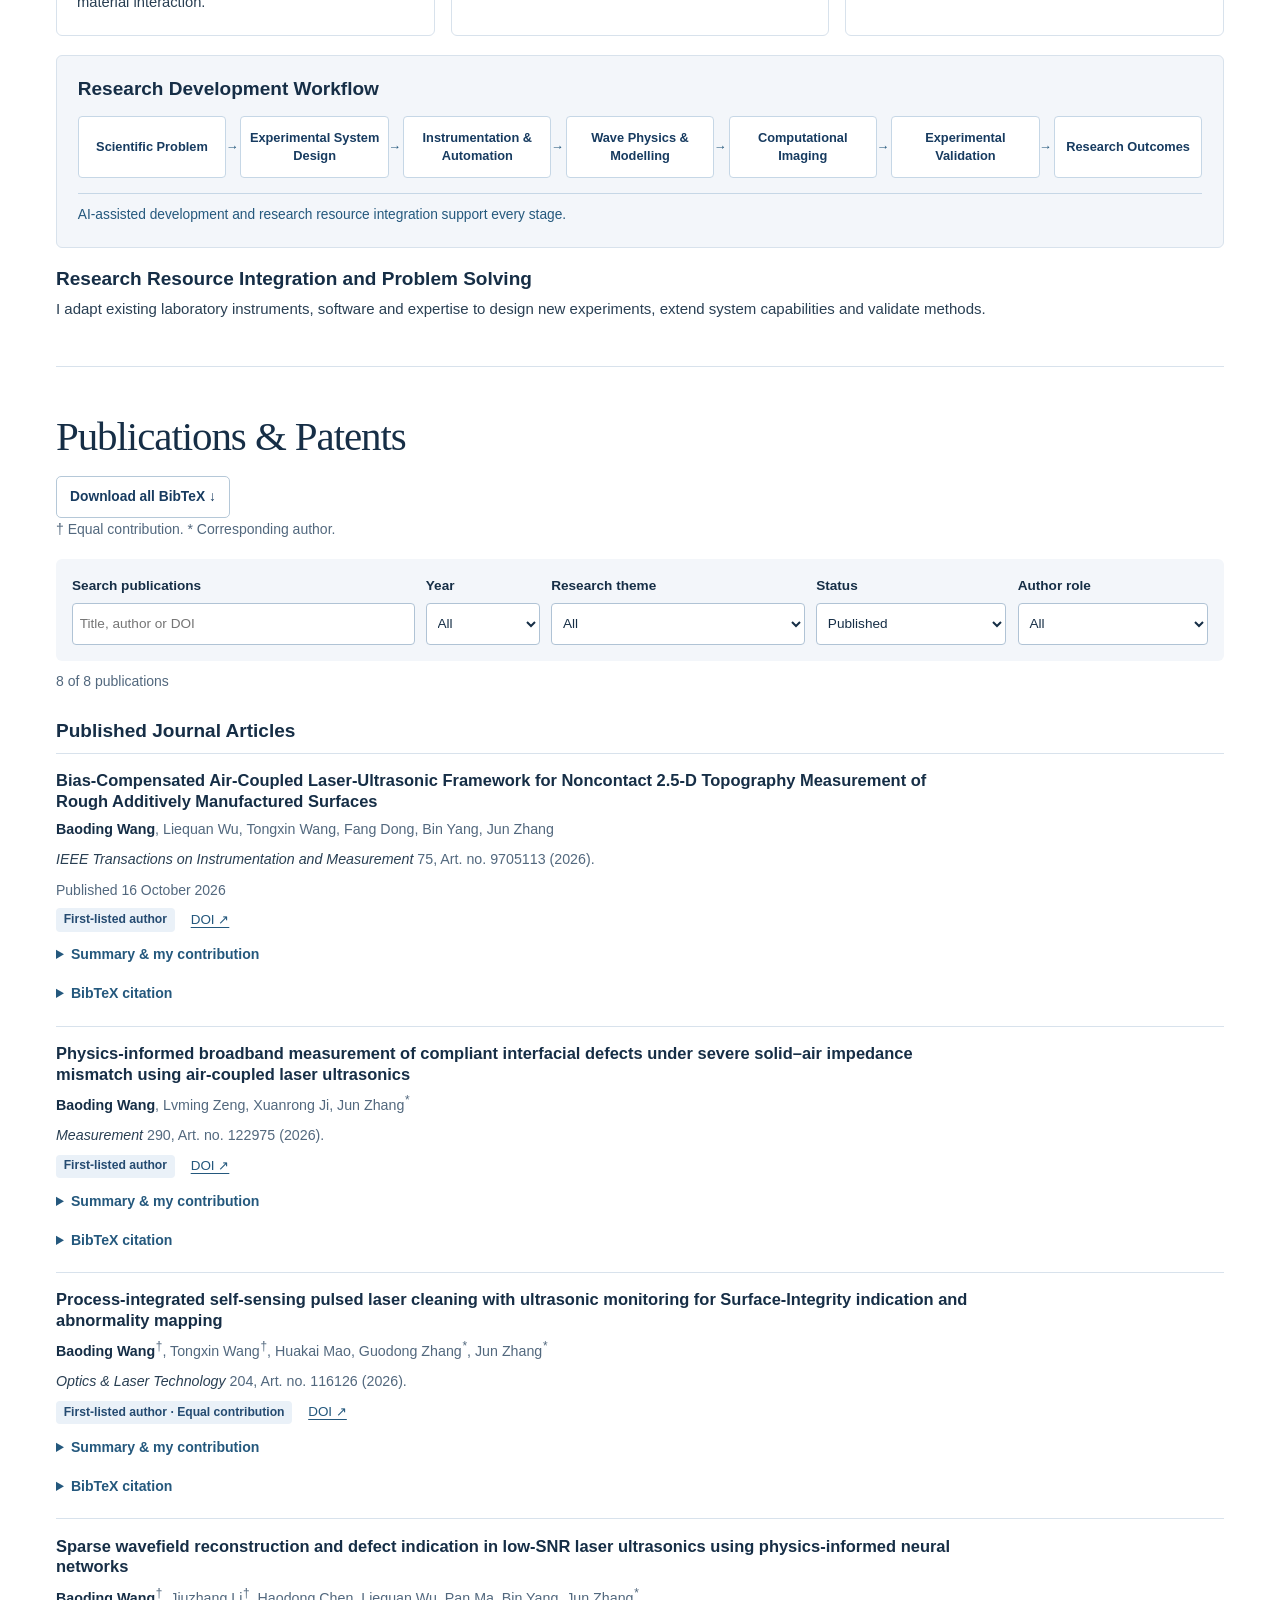
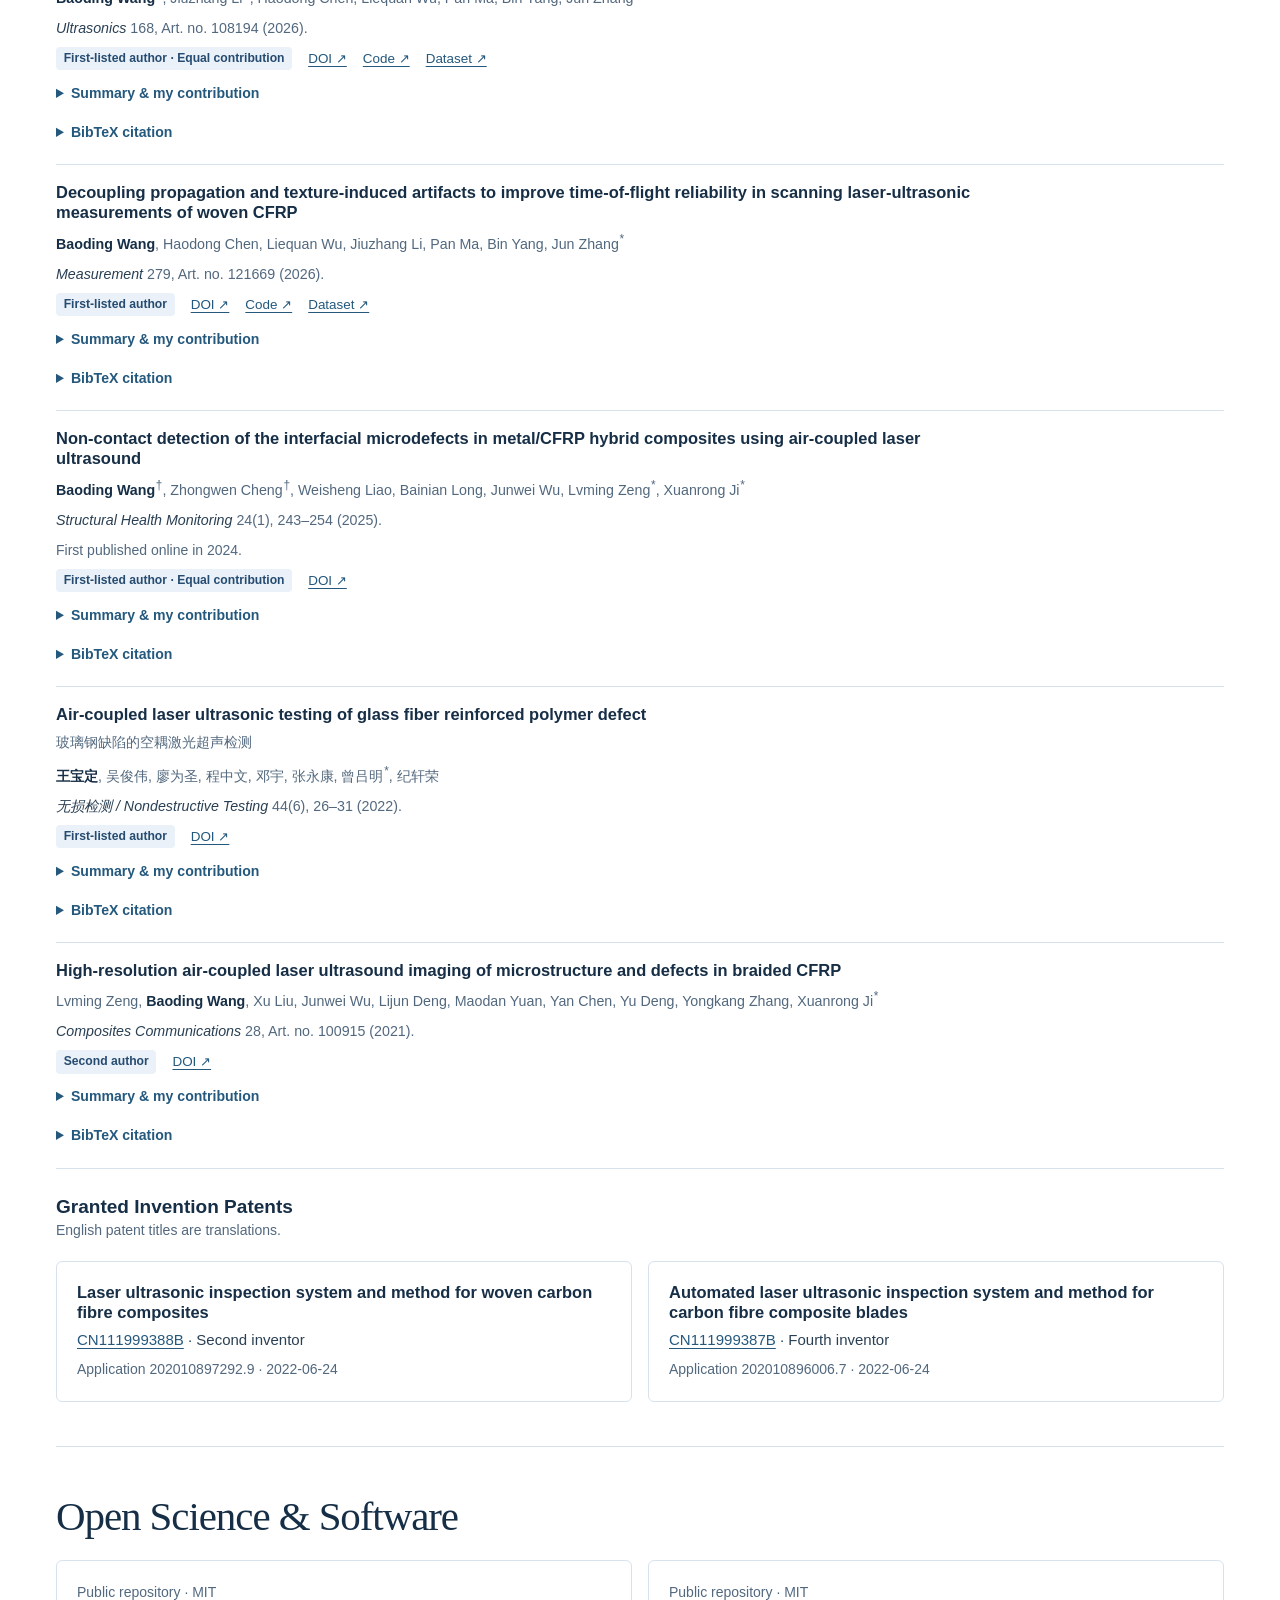
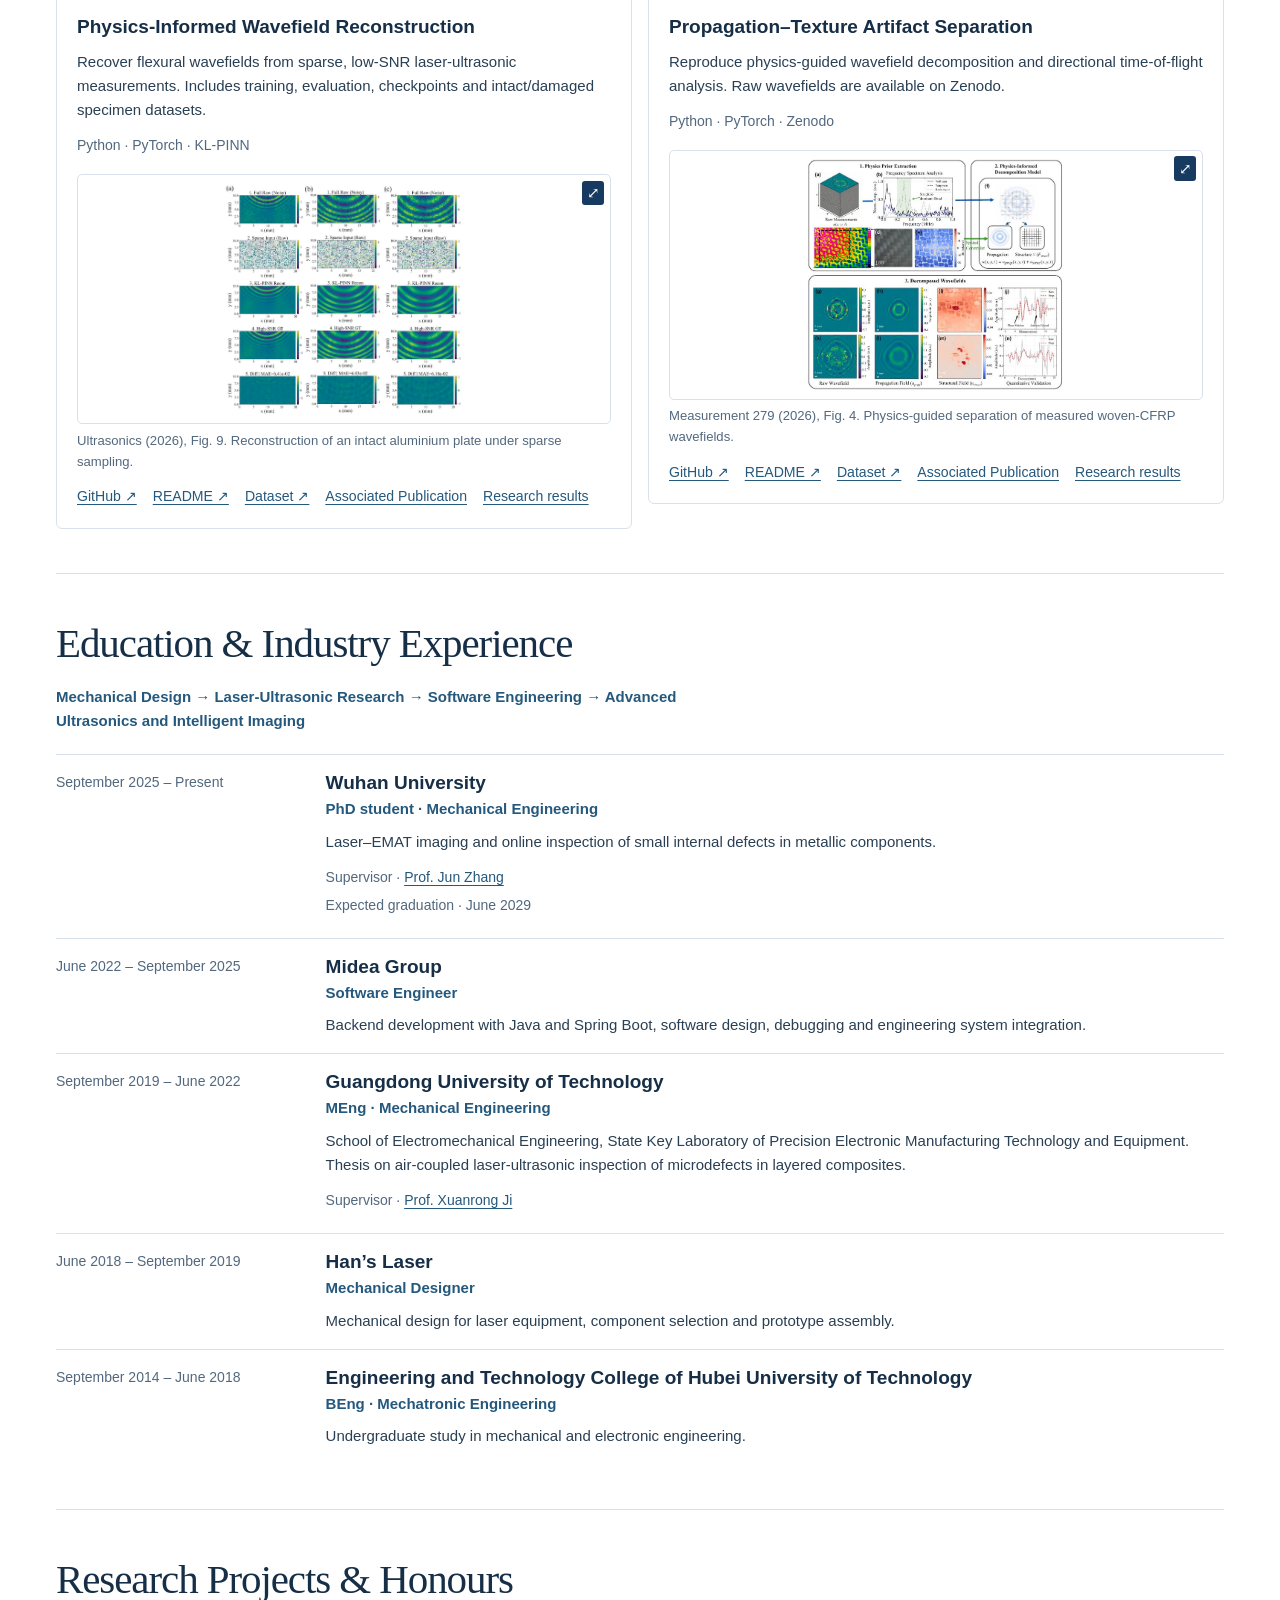
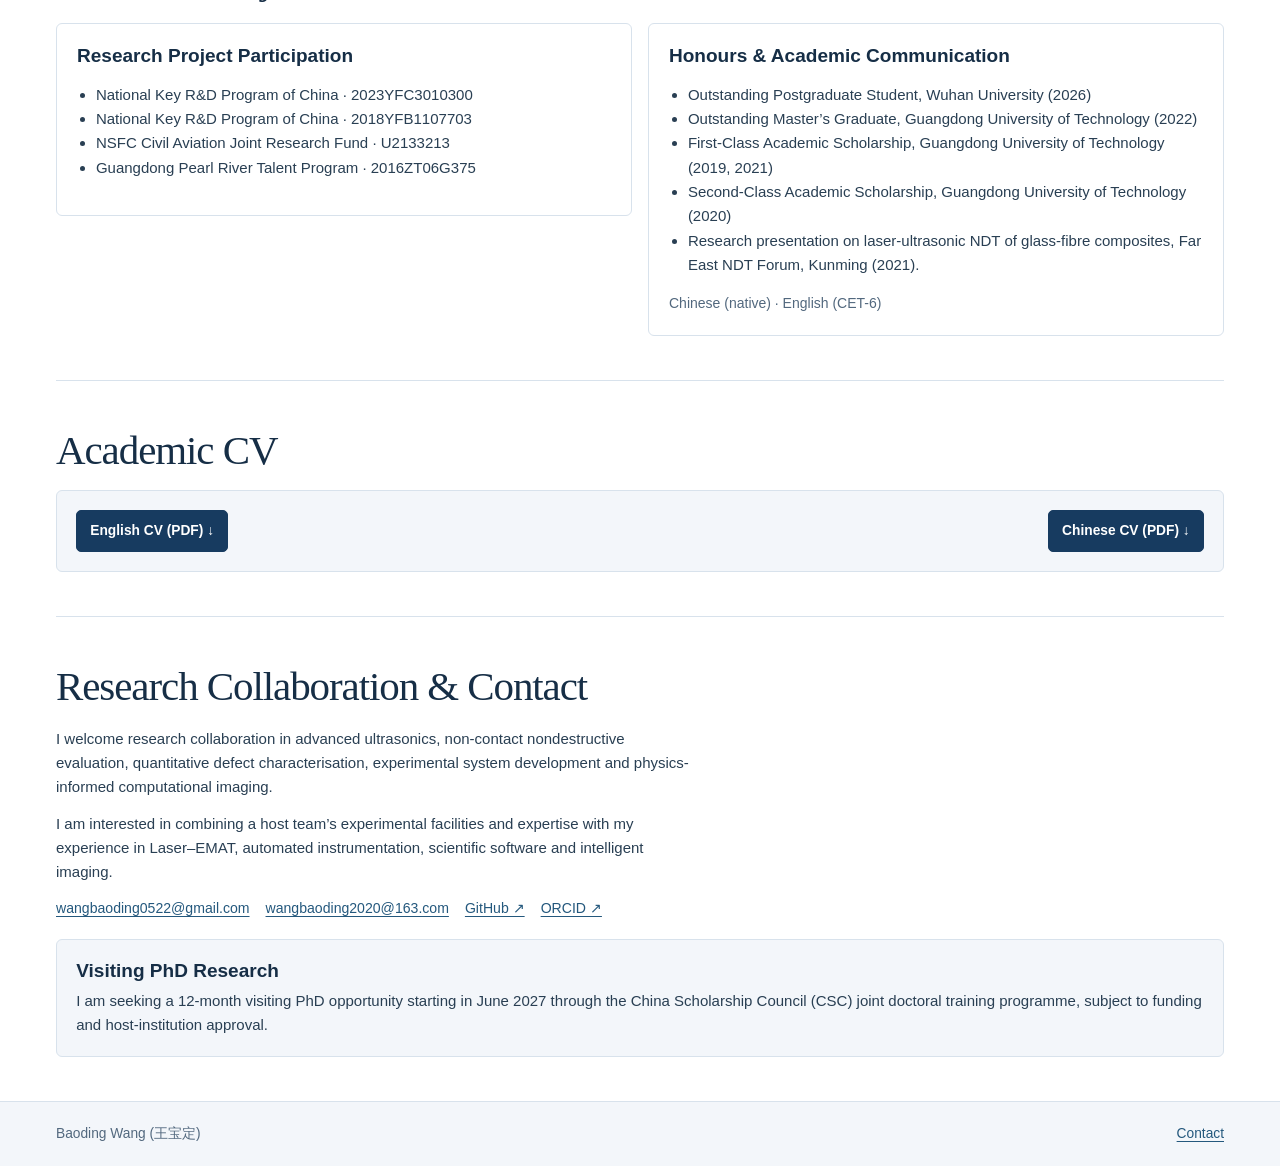
==== commit 0390f5f5: "Show the published rough-surface topography figure" ====
--- a/index.html
+++ b/index.html
@@ -61,11 +61,11 @@
           <p><span class="en">Air-coupled laser ultrasonics supports measurements where contact is impractical, including complex composites and rough additively manufactured surfaces.</span><span class="zh" lang="zh-CN">空耦激光超声适用于不便接触的场景，包括复杂复合材料和粗糙增材制造表面。</span></p>
           <details><summary><span class="en">Questions, methods &amp; related work</span><span class="zh" lang="zh-CN">科学问题、方法与成果</span></summary>
           <dl class="details-grid"><div><dt><span class="en">Research question</span><span class="zh" lang="zh-CN">科学问题</span></dt><dd><span class="en">Which observables remain reliable under severe solid–air impedance mismatch, woven texture or geometric bias?</span><span class="zh" lang="zh-CN">面对严重固–气声阻抗失配、编织纹理及几何偏差，哪些测量特征仍然可靠？</span></dd></div><div><dt><span class="en">Methods</span><span class="zh" lang="zh-CN">研究技术</span></dt><dd><span class="en">Broadband interfacial response, CFRP microstructure characterisation, time-of-flight correction and non-contact 2.5-D surface topography.</span><span class="zh" lang="zh-CN">界面宽带响应、CFRP 微观结构表征、到时校正与非接触 2.5-D 表面形貌测量。</span></dd></div><div><dt><span class="en">Related work</span><span class="zh" lang="zh-CN">代表性研究</span></dt><dd><ul class="reference-list"><li><a href="research.html#am-topography"><span class="en">Non-contact 2.5-D Topography Measurement of Rough Additively Manufactured Surfaces</span><span class="zh" lang="zh-CN">粗糙增材制造表面的非接触 2.5-D 形貌测量</span></a></li><li><a href="research.html#hybrid-composites"><span class="en">Non-contact Detection of Interfacial Microdefects in Hybrid Composites</span><span class="zh" lang="zh-CN">混合复合材料界面微缺陷的非接触检测</span></a></li><li><a href="research.html#propagation-texture"><span class="en">Decoupling Propagation and Texture-Induced Artifacts in Laser Ultrasonics</span><span class="zh" lang="zh-CN">激光超声传播波场与织构诱导伪影解耦</span></a></li></ul></dd></div><div><dt><span class="en">Related publications</span><span class="zh" lang="zh-CN">关联论文</span></dt><dd><ul class="reference-list"><li><a href="#paper-tim-topography"><span class="en">Bias-Compensated Air-Coupled Laser-Ultrasonic Framework for Noncontact 2.5-D Topography Measurement of Rough Additively Manufactured Surfaces</span><span class="zh" lang="zh-CN">基于偏差补偿空耦激光超声框架的增材制造粗糙表面非接触 2.5-D 形貌测量</span></a></li><li><a href="#paper-metal-cfrp"><span class="en">Non-contact detection of the interfacial microdefects in metal/CFRP hybrid composites using air-coupled laser ultrasound</span><span class="zh" lang="zh-CN">基于空耦激光超声的金属/CFRP 混合复合材料界面微缺陷非接触检测</span></a></li><li><a href="#paper-broadband-interface"><span class="en">Physics-informed broadband measurement of compliant interfacial defects under severe solid–air impedance mismatch using air-coupled laser ultrasonics</span><span class="zh" lang="zh-CN">严重固–气声阻抗失配条件下基于空耦激光超声的柔性界面缺陷物理信息宽带测量</span></a></li><li><a href="#paper-braided-cfrp"><span class="en">High-resolution air-coupled laser ultrasound imaging of microstructure and defects in braided CFRP</span><span class="zh" lang="zh-CN">编织 CFRP 微观结构及缺陷的高分辨率空耦激光超声成像</span></a></li><li><a href="#paper-gfrp"><span class="en">Air-coupled laser ultrasonic testing of glass fiber reinforced polymer defect</span><span class="zh" lang="zh-CN">玻璃钢缺陷的空耦激光超声检测</span></a></li><li><a href="#paper-woven-separation"><span class="en">Decoupling propagation and texture-induced artifacts to improve time-of-flight reliability in scanning laser-ultrasonic measurements of woven CFRP</span><span class="zh" lang="zh-CN">传播与织构诱导伪影解耦以提高编织 CFRP 扫描激光超声测量的到时可靠性</span></a></li></ul></dd></div></dl><figure class="research-visual">
-      <a class="figure-link" href="assets/images/air-coupled-laser-ultrasonics/air-coupled-system.jpg" data-figure>
-        <img src="assets/images/air-coupled-laser-ultrasonics/air-coupled-system.jpg" width="395" height="344" alt="Schematic of laser excitation, scanner, specimen and air-coupled ultrasonic receiver." data-alt-zh="激光激励、扫描装置、试件和空耦超声接收器示意图。" loading="lazy" decoding="async">
-        <span class="figure-expand" aria-hidden="true">⤢</span>
-      </a>
-      <figcaption><span class="en">Measurement 290 (2026), Fig. 5. Air-coupled laser-ultrasonic inspection system.</span><span class="zh" lang="zh-CN">Measurement 290（2026）图 5。空耦激光超声检测系统。</span></figcaption>
+      <a class="figure-link" href="assets/images/additive-manufacturing/tim-topography.png" data-figure>
+        <img src="assets/images/additive-manufacturing/tim-topography.png" width="992" height="856" alt="Amplitude C-scan, time-of-flight depth map, B-scan and reconstructed 2.5-D topography of a rough additively manufactured lattice." data-alt-zh="粗糙增材制造点阵的幅值 C 扫描图、飞行时间深度图、B 扫描与 2.5-D 重建形貌。" loading="lazy" decoding="async">
+        <span class="figure-expand" aria-hidden="true">⤢</span>
+      </a>
+      <figcaption><span class="en">IEEE Transactions on Instrumentation and Measurement (2026), Fig. 13. Surface topography of a rough additively manufactured lattice. © 2026 IEEE.</span><span class="zh" lang="zh-CN">IEEE Transactions on Instrumentation and Measurement（2026）图 13。粗糙增材制造点阵的表面形貌。 © 2026 IEEE.</span></figcaption>
     </figure></details></article><article class="card theme" id="theme-imaging">
           <div class="card-heading"><span class="status status-mixed"><span class="en">Published &amp; Ongoing</span><span class="zh" lang="zh-CN">已发表及在研</span></span><h3><span class="en">Computational Imaging and Physics-Informed Learning</span><span class="zh" lang="zh-CN">计算成像与物理信息学习</span></h3></div>
           <p><span class="en">I use ultrasonic wave physics to interpret sparse, noisy measurements and to determine where the evidence supports a defect indication.</span><span class="zh" lang="zh-CN">借助超声波动物理解释稀疏、低信噪比测量，并判断哪些信号可以支持缺陷指示。</span></p>
@@ -169,7 +169,13 @@
         </article><article class="card selected">
           <div class="card-heading"><span class="status status-published"><span class="en">Published</span><span class="zh" lang="zh-CN">已发表</span></span><h3 id="featured-tim-title"><a href="research.html#am-topography"><span class="en">Non-contact 2.5-D Topography Measurement of Rough Additively Manufactured Surfaces</span><span class="zh" lang="zh-CN">粗糙增材制造表面的非接触 2.5-D 形貌测量</span></a></h3></div>
           <p><span class="en">In line-scan tests, compensation reduced the spatial standard deviation of time of flight from 5.19 to 0.150 μs. The effective lateral resolution was 65.2 ± 4.3 μm under the tested conditions.</span><span class="zh" lang="zh-CN">直线扫查中，补偿将飞行时间的空间标准差从 5.19 μs 降至 0.150 μs。测试条件下有效横向分辨率为 65.2 ± 4.3 μm。</span></p>
-          <div class="resource-links"><a href="research.html#am-topography"><span class="en">Research details →</span><span class="zh" lang="zh-CN">查看研究详情 →</span></a><a href="https://doi.org/10.1109/TIM.2026.3744057" target="_blank" rel="noopener noreferrer">DOI ↗</a></div>
+          <figure class="research-visual">
+      <a class="figure-link" href="assets/images/additive-manufacturing/tim-topography.png" data-figure>
+        <img src="assets/images/additive-manufacturing/tim-topography.png" width="992" height="856" alt="Amplitude C-scan, time-of-flight depth map, B-scan and reconstructed 2.5-D topography of a rough additively manufactured lattice." data-alt-zh="粗糙增材制造点阵的幅值 C 扫描图、飞行时间深度图、B 扫描与 2.5-D 重建形貌。" loading="lazy" decoding="async">
+        <span class="figure-expand" aria-hidden="true">⤢</span>
+      </a>
+      <figcaption><span class="en">IEEE Transactions on Instrumentation and Measurement (2026), Fig. 13. Surface topography of a rough additively manufactured lattice. © 2026 IEEE.</span><span class="zh" lang="zh-CN">IEEE Transactions on Instrumentation and Measurement（2026）图 13。粗糙增材制造点阵的表面形貌。 © 2026 IEEE.</span></figcaption>
+    </figure><div class="resource-links"><a href="research.html#am-topography"><span class="en">Research details →</span><span class="zh" lang="zh-CN">查看研究详情 →</span></a><a href="https://doi.org/10.1109/TIM.2026.3744057" target="_blank" rel="noopener noreferrer">DOI ↗</a></div>
         </article><article class="card selected">
           <div class="card-heading"><span class="status status-published"><span class="en">Published</span><span class="zh" lang="zh-CN">已发表</span></span><h3><a href="research.html#hybrid-composites"><span class="en">Non-contact Detection of Interfacial Microdefects in Hybrid Composites</span><span class="zh" lang="zh-CN">混合复合材料界面微缺陷的非接触检测</span></a></h3></div>
           <p><span class="en">BRI and DRDS distinguish broadband radiative enhancement from resonance-dominated responses in tested planar, ultra-thin and curved specimens.</span><span class="zh" lang="zh-CN">BRI 和 DRDS 在所测试的平面、超薄和曲面试件中区分宽带辐射增强与共振主导响应。</span></p>
@@ -209,7 +215,13 @@
       <details><summary><span class="en">Summary &amp; my contribution</span><span class="zh" lang="zh-CN">研究概述与个人贡献</span></summary>
         <p><span class="en">The framework compensates for geometric bias in air-coupled ultrasonic time-of-flight measurements. Echo amplitude helps delineate features, and calibrated time-of-flight residuals estimate local height or depth from one side of the part.</span><span class="zh" lang="zh-CN">该框架补偿空耦超声飞行时间测量中的几何偏差，利用回波幅值辅助识别特征边界，再通过标定后的飞行时间残差估计局部高度或深度，实现单侧非接触测量。</span></p>
         <dl class="details-grid"><div><dt><span class="en">My contribution</span><span class="zh" lang="zh-CN">个人贡献</span></dt><dd><span class="en">First author.</span><span class="zh" lang="zh-CN">第一作者。</span></dd></div></dl>
-
+        <figure class="research-visual">
+      <a class="figure-link" href="assets/images/additive-manufacturing/tim-topography.png" data-figure>
+        <img src="assets/images/additive-manufacturing/tim-topography.png" width="992" height="856" alt="Amplitude C-scan, time-of-flight depth map, B-scan and reconstructed 2.5-D topography of a rough additively manufactured lattice." data-alt-zh="粗糙增材制造点阵的幅值 C 扫描图、飞行时间深度图、B 扫描与 2.5-D 重建形貌。" loading="lazy" decoding="async">
+        <span class="figure-expand" aria-hidden="true">⤢</span>
+      </a>
+      <figcaption><span class="en">IEEE Transactions on Instrumentation and Measurement (2026), Fig. 13. Surface topography of a rough additively manufactured lattice. © 2026 IEEE.</span><span class="zh" lang="zh-CN">IEEE Transactions on Instrumentation and Measurement（2026）图 13。粗糙增材制造点阵的表面形貌。 © 2026 IEEE.</span></figcaption>
+    </figure>
       </details><details class="bibtex"><summary><span class="en">BibTeX citation</span><span class="zh" lang="zh-CN">BibTeX 引文</span></summary><button class="button copy-button" type="button" data-copy="bib-tim-topography" hidden><span data-copy-label><span class="en">Copy BibTeX</span><span class="zh" lang="zh-CN">复制 BibTeX</span></span><span data-copy-confirmation hidden><span class="en">Copied</span><span class="zh" lang="zh-CN">已复制</span></span></button><pre id="bib-tim-topography" tabindex="0">@article{Wang2026timtopography,
   title = {{Bias-Compensated Air-Coupled Laser-Ultrasonic Framework for Noncontact 2.5-D Topography Measurement of Rough Additively Manufactured Surfaces}},
   author = {Wang, Baoding and Wu, Liequan and Wang, Tongxin and Dong, Fang and Yang, Bin and Zhang, Jun},
